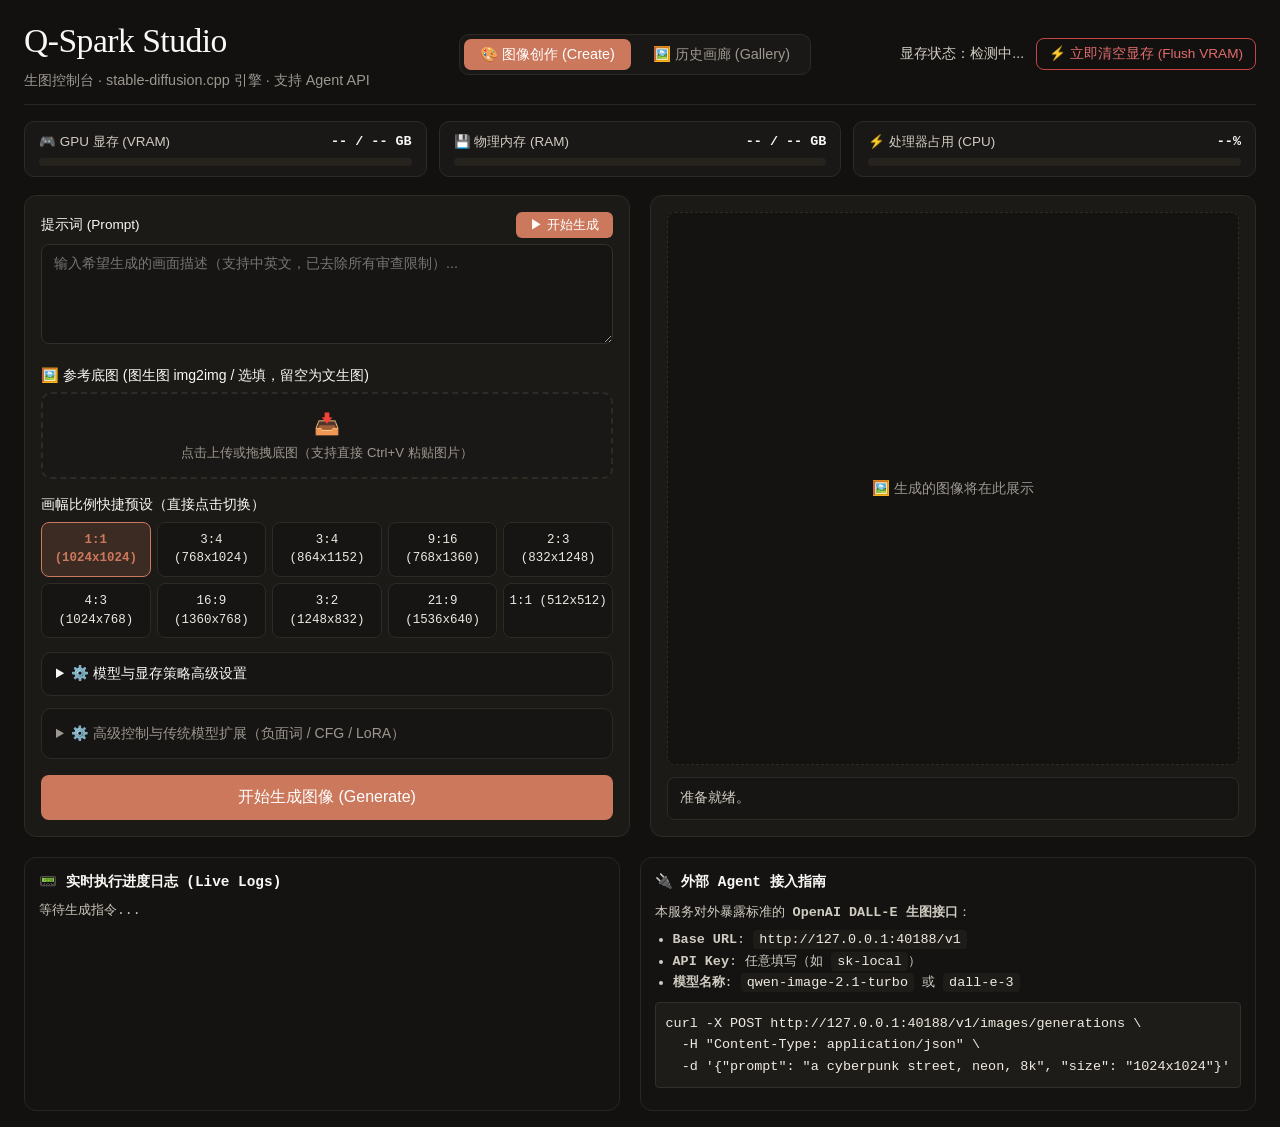
==== static/index.html @ c4ea22ac "release: v0.2.1 - All-in-One Studio (txt2img, img2img, Inpainting), LoRA mounting & History Gallery " ====
<!DOCTYPE html>
<html lang="zh-CN">
<head>
    <meta charset="UTF-8">
    <meta name="viewport" content="width=device-width, initial-scale=1.0">
    <title>Q-Spark Studio</title>
    <link rel="icon" href="/app.ico" type="image/x-icon">
    <link rel="stylesheet" href="/static/theme.css">
</head>
<body>

    <!-- 顶部导航条 -->
    <header class="dark-header">
        <div>
            <div class="dark-title">Q-Spark Studio</div>
            <div class="dark-subtitle">生图控制台 · stable-diffusion.cpp 引擎 · 支持 Agent API</div>
        </div>
        <div class="header-nav-tabs">
            <button class="nav-tab active" id="tab-create-btn">🎨 图像创作 (Create)</button>
            <button class="nav-tab" id="tab-gallery-btn">🖼️ 历史画廊 (Gallery)</button>
        </div>
        <div class="header-actions">
            <span class="vram-badge" id="vram-status-text">显存状态：检测中...</span>
            <button class="btn-flush" id="flush-btn">⚡ 立即清空显存 (Flush VRAM)</button>
        </div>
    </header>

    <!-- 图像创作主视图 -->
    <div id="view-create">

    <!-- 硬件指标监控卡片 -->
    <section class="metrics-grid">
        <div class="metric-card">
            <div class="metric-row">
                <span>🎮 GPU 显存 (VRAM)</span>
                <span class="metric-val" id="metric-vram-text">-- / -- GB</span>
            </div>
            <div class="metric-progress-bg">
                <div class="metric-progress-bar bar-normal" id="metric-vram-bar" style="width: 0%;"></div>
            </div>
        </div>
        <div class="metric-card">
            <div class="metric-row">
                <span>💾 物理内存 (RAM)</span>
                <span class="metric-val" id="metric-ram-text">-- / -- GB</span>
            </div>
            <div class="metric-progress-bg">
                <div class="metric-progress-bar bar-normal" id="metric-ram-bar" style="width: 0%;"></div>
            </div>
        </div>
        <div class="metric-card">
            <div class="metric-row">
                <span>⚡ 处理器占用 (CPU)</span>
                <span class="metric-val" id="metric-cpu-text">--%</span>
            </div>
            <div class="metric-progress-bg">
                <div class="metric-progress-bar bar-normal" id="metric-cpu-bar" style="width: 0%;"></div>
            </div>
        </div>
    </section>

    <!-- 主工作区 -->
    <main class="workspace-grid">
        <!-- 左侧输入与控制面板 -->
        <div class="card">
            <div class="form-group">
                <div style="display: flex; justify-content: space-between; align-items: center; margin-bottom: 6px;">
                    <label for="prompt-input" style="margin: 0;">提示词 (Prompt)</label>
                    <button type="button" class="btn-coral" id="generate-btn-top" style="width: auto; padding: 4px 14px; font-size: 0.82rem; border-radius: 6px;">▶ 开始生成</button>
                </div>
                <textarea id="prompt-input" rows="5" placeholder="输入希望生成的画面描述（支持中英文，已去除所有审查限制）..."></textarea>
            </div>

            <!-- 图生图参考底图卡片 -->
            <div class="form-group" style="margin-bottom: 16px;">
                <div style="display: flex; justify-content: space-between; align-items: center; margin-bottom: 6px;">
                    <label style="margin: 0; font-weight: 500; font-size: 0.88rem;">🖼️ 参考底图 (图生图 img2img / 选填，留空为文生图)</label>
                    <button id="clear-init-img-btn" class="btn-secondary" style="display: none; padding: 2px 8px; font-size: 0.78rem; color: #ff6b6b;">✕ 移除底图</button>
                </div>
                
                <!-- 未上传底图的占位拖拽区 -->
                <div id="init-img-dropzone" class="dropzone-box">
                    <input type="file" id="init-img-file-input" accept="image/*" style="display: none;">
                    <div class="dropzone-hint">
                        <span style="font-size: 1.3rem;">📥</span>
                        <div style="font-size: 0.82rem; color: var(--text-muted); margin-top: 4px;">点击上传或拖拽底图（支持直接 Ctrl+V 粘贴图片）</div>
                    </div>
                </div>

                <!-- 已上传底图的预览与参数控制 -->
                <div id="init-img-preview-box" class="init-preview-container" style="display: none;">
                    <div class="init-thumb-wrapper">
                        <img id="init-img-preview" src="" alt="底图预览">
                        <div id="init-img-size-badge" class="init-size-badge">-- x --</div>
                    </div>
                    <div class="init-controls">
                        <div style="display: flex; justify-content: space-between; align-items: center; margin-bottom: 4px;">
                            <label for="strength-input" style="font-size: 0.82rem; margin: 0; font-weight: 500;">重绘幅度 (Strength)</label>
                            <span id="strength-val-text" style="font-size: 0.82rem; color: var(--primary); font-weight: 600;">0.65</span>
                        </div>
                        <input type="range" id="strength-input" min="0.10" max="1.00" step="0.05" value="0.65" style="width: 100%; accent-color: var(--primary);">
                        <div style="font-size: 0.76rem; color: var(--text-muted); margin-top: 4px;">
                            * 0.3~0.5 细微调整 | 0.6~0.7 风格重构 | 0.8+ 几乎重画
                        </div>
                        <button id="apply-init-size-btn" class="btn-secondary" style="font-size: 0.78rem; padding: 5px 8px; margin-top: 8px; width: 100%;">
                            📐 自动匹配底图宽高比例
                        </button>
                        <button id="open-inpaint-btn" class="btn-secondary" style="font-size: 0.78rem; padding: 5px 8px; margin-top: 6px; width: 100%; border-color: rgba(236,72,153,0.4); color: #f472b6;">
                            🖌️ 涂抹局部重绘区域 (Inpaint)
                        </button>
                        <div id="mask-status-badge" class="mask-status-badge" style="display: none;">
                            <span>✓ 蒙版已就绪 (局部重绘)</span>
                            <button id="clear-mask-btn" style="background: none; border: none; color: #ff6b6b; cursor: pointer; font-size: 0.76rem;">✕ 移除</button>
                        </div>
                    </div>
                </div>
            </div>

            <div class="form-group">
                <label>画幅比例快捷预设（直接点击切换）</label>
                <div class="preset-radio-grid" id="preset-container">
                    <div class="preset-pill active" data-w="1024" data-h="1024">1:1 (1024x1024)</div>
                    <div class="preset-pill" data-w="768" data-h="1024">3:4 (768x1024)</div>
                    <div class="preset-pill" data-w="864" data-h="1152">3:4 (864x1152)</div>
                    <div class="preset-pill" data-w="768" data-h="1360">9:16 (768x1360)</div>
                    <div class="preset-pill" data-w="832" data-h="1248">2:3 (832x1248)</div>
                    <div class="preset-pill" data-w="1024" data-h="768">4:3 (1024x768)</div>
                    <div class="preset-pill" data-w="1360" data-h="768">16:9 (1360x768)</div>
                    <div class="preset-pill" data-w="1248" data-h="832">3:2 (1248x832)</div>
                    <div class="preset-pill" data-w="1536" data-h="640">21:9 (1536x640)</div>
                    <div class="preset-pill" data-w="512" data-h="512">1:1 (512x512)</div>
                </div>
            </div>

            <!-- 高级设置手风琴 -->
            <details id="advanced-details">
                <summary>⚙️ 模型与显存策略高级设置</summary>
                <div class="details-body">
                    <div class="form-group">
                        <label>📁 模型库预设管理 (下拉切换预设 / 添加新路径 / 快速删除)</label>
                        <div style="display: flex; gap: 8px; margin-bottom: 8px;">
                            <select id="models-dir-select" style="flex: 1;"></select>
                            <button class="btn-secondary" id="rescan-btn" title="切换到此目录并扫描">🔄 切换扫描</button>
                            <button class="btn-secondary" id="del-dir-btn" title="删除选中的预设" style="color: #ff6b6b;">🗑️ 删除</button>
                        </div>
                        <div style="display: flex; gap: 8px;">
                            <input type="text" id="models-dir-input" placeholder="输入新的模型库绝对或相对路径 (如 D:\models 或 ComfyUI\models)..." style="flex: 1;">
                            <button class="btn-secondary" id="add-dir-btn">➕ 添加新预设</button>
                        </div>
                    </div>

                    <!-- 模型下载说明文档 (懒加载) -->
                    <details id="doc-details">
                        <summary>📖 模型下载说明文档</summary>
                        <div class="details-body markdown-doc" id="doc-content">
                            <em>加载中...</em>
                        </div>
                    </details>

                    <div class="form-group">
                        <label for="diff-select">降噪主模型 (diffusion_models)</label>
                        <select id="diff-select"></select>
                    </div>

                    <div class="form-group">
                        <label for="te-select">文本编码器 (text_encoders)</label>
                        <select id="te-select"></select>
                    </div>

                    <div class="form-group">
                        <label for="vae-select">变分自编码器 (vae)</label>
                        <select id="vae-select"></select>
                    </div>

                    <div class="form-group">
                        <label>显存管理策略</label>
                        <div class="radio-group">
                            <label class="radio-label">
                                <input type="radio" name="policy" value="on_demand" checked>
                                ⚡ 即用即走 (On-Demand 冷启动 / 推荐10G显卡 / 100%纯GPU绝不降级)
                            </label>
                            <label class="radio-label">
                                <input type="radio" name="policy" value="auto_unload">
                                ⏳ 智能休眠 (5分钟闲置自动释放 / 需16G+显存)
                            </label>
                            <label class="radio-label">
                                <input type="radio" name="policy" value="always_on">
                                🚀 显存常驻 (Always-On 秒级响应 / 需16G+显存，10G卡勿选)
                            </label>
                        </div>
                    </div>

                    <div style="display: flex; gap: 12px;">
                        <div class="form-group" style="flex: 1;">
                            <label for="steps-input">采样步数 (Steps)</label>
                            <input type="number" id="steps-input" value="8" min="1" max="50">
                        </div>
                        <div class="form-group" style="flex: 1;">
                            <label for="seed-input">随机种子 (-1 为随机)</label>
                            <input type="number" id="seed-input" value="-1">
                        </div>
                    </div>

                    <button class="btn-secondary" id="save-api-btn" style="width: 100%; margin-top: 4px;">
                        💾 保存为 API / Agent 默认调用模型 (Save for Agent)
                    </button>
                    <div id="api-model-info" style="font-size: 0.82rem; color: var(--text-muted); margin-top: 6px;"></div>
                </div>
            </details>
 
            <!-- 高级参数设置（传统模型 / CFG / 负面词 / LoRA） -->
            <details class="model-select-group" style="margin-bottom: 16px;" id="advanced-params-drawer">
                <summary style="font-size: 0.88rem; font-weight: 500; cursor: pointer; color: var(--text-muted); padding: 4px 0;">⚙️ 高级控制与传统模型扩展（负面词 / CFG / LoRA）</summary>
                <div style="margin-top: 12px;">
                    <div class="form-group">
                        <label for="negative-prompt-input">负面提示词 (Negative Prompt)</label>
                        <textarea id="negative-prompt-input" rows="2" placeholder="过滤不希望出现的元素（如 blurry, bad anatomy... 选填，Turbo 留空）"></textarea>
                    </div>

                    <div class="form-group">
                        <div style="display: flex; justify-content: space-between; align-items: center;">
                            <label for="cfg-input">提示词引导度 (CFG Scale)</label>
                            <span id="cfg-val-text" style="font-size: 0.82rem; color: var(--primary); font-weight: 600;">1.0</span>
                        </div>
                        <input type="range" id="cfg-input" min="1.0" max="15.0" step="0.5" value="1.0" style="width: 100%; accent-color: var(--primary);">
                        <div style="font-size: 0.78rem; color: var(--text-muted); margin-top: 4px;">* Qwen/Z-Image Turbo 保持 1.0；传统 SD1.5/SDXL 推荐 5.0 ~ 7.0</div>
                    </div>

                    <div class="form-group">
                        <label>🎨 挂载 LoRA 模型</label>
                        <div style="display: flex; gap: 8px;">
                            <select id="lora-select" style="flex: 2;">
                                <option value="">-- 选择 LoRA 模型 --</option>
                            </select>
                            <input type="number" id="lora-weight" value="0.8" step="0.1" min="0.1" max="2.0" style="width: 70px;" title="权重 (0.1 ~ 2.0)">
                            <button type="button" class="btn-secondary" id="add-lora-btn" style="white-space: nowrap; padding: 0 12px;">+ 添加</button>
                        </div>
                        <div id="lora-tags-container" style="display: flex; flex-wrap: wrap; gap: 6px; margin-top: 8px;"></div>
                    </div>
                </div>
            </details>

            <!-- 生成按钮与动态进度条 -->
            <button class="btn-coral" id="generate-btn">开始生成图像 (Generate)</button>
            <div class="gen-progress-wrapper" id="progress-wrapper">
                <div class="metric-row" style="margin-top: 8px;">
                    <span id="progress-desc" style="font-size: 0.82rem; color: var(--text-muted);">正在初始化...</span>
                    <span id="progress-pct" class="metric-val" style="font-size: 0.82rem;">0%</span>
                </div>
                <div class="gen-progress-bar-bg">
                    <div class="gen-progress-bar-fill" id="progress-fill"></div>
                </div>
            </div>
        </div>

        <!-- 右侧画布与信息卡片 -->
        <div class="card canvas-card">
            <div class="image-preview-container" id="preview-box">
                <div class="image-placeholder" id="placeholder-text">🖼️ 生成的图像将在此展示</div>
                <img id="result-image" src="" alt="生成结果" style="display: none;">
            </div>
            <div class="gen-status-box" id="gen-info-box">准备就绪。</div>
        </div>
    </main>

    <!-- 底部日志终端与 Agent 接入指南 -->
    <footer class="bottom-grid">
        <div class="terminal-card">
            <div class="terminal-title">📟 实时执行进度日志 (Live Logs)</div>
            <div class="terminal-logs" id="terminal-logs">等待生成指令...</div>
        </div>
        <div class="terminal-card">
            <div class="terminal-title">🔌 外部 Agent 接入指南</div>
            <div class="agent-guide-content">
                本服务对外暴露标准的 <strong>OpenAI DALL-E 生图接口</strong>：
                <ul style="margin: 6px 0 8px 18px;">
                    <li><strong>Base URL</strong>: <code>http://127.0.0.1:40188/v1</code></li>
                    <li><strong>API Key</strong>: 任意填写（如 <code>sk-local</code>）</li>
                    <li><strong>模型名称</strong>: <code>qwen-image-2.1-turbo</code> 或 <code>dall-e-3</code></li>
                </ul>
                <pre>curl -X POST http://127.0.0.1:40188/v1/images/generations \
  -H "Content-Type: application/json" \
  -d '{"prompt": "a cyberpunk street, neon, 8k", "size": "1024x1024"}'</pre>
            </div>
        </div>
    </footer>
    </div> <!-- /#view-create -->

    <!-- 历史画廊主视图 -->
    <div id="view-gallery" style="display: none;">
        <div class="card" style="display: flex; justify-content: space-between; align-items: center; margin-bottom: 18px; flex-wrap: wrap; gap: 12px; padding: 14px 20px;">
            <div style="display: flex; align-items: center; gap: 10px;">
                <span style="font-weight: 500; font-size: 0.90rem;">来源筛选：</span>
                <select id="gallery-source-filter" style="width: auto; padding: 6px 12px;">
                    <option value="all">全部来源</option>
                    <option value="web">Web 页面创作</option>
                    <option value="api_dalle">OpenAI DALL-E API</option>
                    <option value="api_chat">Agent 对话流 API</option>
                </select>
                <button class="btn-secondary" id="gallery-refresh-btn" style="padding: 6px 14px;">🔄 刷新画廊</button>
            </div>
            <div id="gallery-stats-text" style="color: var(--text-muted); font-size: 0.88rem;">共 0 张生成记录</div>
        </div>

        <div id="gallery-empty-box" class="card" style="display: none; text-align: center; padding: 60px 20px; color: var(--text-muted);">
            <div style="font-size: 2.5rem; margin-bottom: 12px;">🖼️</div>
            <div style="font-size: 1.1rem; margin-bottom: 8px;">暂无历史生成记录</div>
            <div style="font-size: 0.88rem;">在创作区生成或通过 Agent API 调用的图片都会在此自动归档。</div>
        </div>

        <div id="gallery-grid" class="gallery-grid"></div>

        <div class="gallery-pagination" id="gallery-pagination" style="display: flex; justify-content: center; align-items: center; gap: 16px; margin-top: 24px;">
            <button class="btn-secondary" id="gallery-prev-btn" disabled>◀ 上一页</button>
            <span id="gallery-page-info" style="font-size: 0.88rem; color: var(--text-muted);">第 1 / 1 页</span>
            <button class="btn-secondary" id="gallery-next-btn" disabled>下一页 ▶</button>
        </div>
    </div>

    <!-- 画廊大图与元数据详情弹窗 -->
    <div id="gallery-modal" class="modal-overlay">
        <div class="modal-detail-card">
            <div class="modal-detail-header">
                <div style="display: flex; justify-content: space-between; align-items: center;">
                    <div style="font-size: 1.15rem; font-weight: 600; color: var(--text-title);">🖼️ 图像档案与元数据详情</div>
                    <button id="modal-detail-close-btn" class="btn-secondary" style="padding: 4px 10px; font-size: 0.9rem;">✕ 关闭</button>
                </div>
                <div class="modal-header-meta">
                    <span id="modal-meta-time" title="生成时间">📅 --</span>
                    <span class="meta-dot">·</span>
                    <span id="modal-meta-size" title="规格尺寸与画幅比例">📐 --</span>
                    <span class="meta-dot">·</span>
                    <span id="modal-meta-source" class="gallery-tag source-web" title="生成来源">--</span>
                    <span class="meta-dot">·</span>
                    <span id="modal-meta-duration" title="生成耗时">⚡ --</span>
                </div>
            </div>
            <div class="modal-detail-body">
                <div class="modal-img-col" id="modal-img-wrap" title="点击查看 1:1 真实原图">
                    <img id="modal-img" src="" alt="大图详情">
                    <div class="modal-img-zoom-hint">🔍 点击查看 1:1 原图</div>
                </div>
                <div class="modal-info-col">
                    <div>
                        <strong style="font-size: 0.85rem;">正向提示词 (Prompt)：</strong>
                        <div id="modal-prompt" class="meta-code-box"></div>
                    </div>
                    <div id="modal-neg-row" style="display: none;">
                        <strong style="font-size: 0.85rem;">负面提示词 (Negative Prompt)：</strong>
                        <div id="modal-negative" class="meta-code-box"></div>
                    </div>
                    <div class="meta-grid-detail">
                        <div><strong>采样步数：</strong> <span id="modal-steps">--</span></div>
                        <div><strong>引导度 (CFG)：</strong> <span id="modal-cfg">--</span></div>
                        <div><strong>随机种子：</strong> <span id="modal-seed">--</span></div>
                        <div><strong>显存策略：</strong> <span id="modal-vram-mode">--</span></div>
                    </div>
                    <div>
                        <strong style="font-size: 0.85rem;">模型组合：</strong>
                        <div id="modal-models" style="font-size: 0.80rem; color: var(--text-mono); word-break: break-all; margin-top: 4px;"></div>
                    </div>
                    <div id="modal-lora-row" style="display: none;">
                        <strong style="font-size: 0.85rem;">挂载 LoRA：</strong>
                        <div id="modal-loras" style="display: flex; flex-wrap: wrap; gap: 6px; margin-top: 4px;"></div>
                    </div>
                    <div style="display: flex; gap: 8px; margin-top: 14px; flex-wrap: wrap;">
                        <button class="btn-coral" id="modal-reuse-btn" style="flex: 1;">⚡ 参数重绘</button>
                        <button class="btn-secondary" id="modal-img2img-btn" style="flex: 1;">🔄 图生图</button>
                        <button class="btn-secondary" id="modal-inpaint-btn" style="flex: 1; border-color: rgba(236,72,153,0.4); color: #f472b6;">🖌️ 局部重绘</button>
                        <button class="btn-secondary" id="modal-copy-btn" style="flex: 0.8;">📋 复制提示词</button>
                        <a id="modal-dl-btn" href="" download class="btn-secondary" style="text-decoration: none; display: flex; align-items: center; justify-content: center; padding: 0 10px;">⬇️ 下载</a>
                    </div>
                </div>
            </div>
        </div>
    </div>

    <!-- 局部重绘 (Inpainting) 蒙版涂抹弹窗工作台 -->
    <div id="inpaint-modal" class="modal-overlay">
        <div class="inpaint-modal-card">
            <div style="display: flex; justify-content: space-between; align-items: center; padding: 14px 20px; border-bottom: 1px solid var(--border-subtle);">
                <div style="font-size: 1.1rem; font-weight: 600; color: var(--text-title);">🖌️ 局部重绘蒙版涂抹工作台 (Inpainting Canvas)</div>
                <button id="inpaint-close-btn" class="btn-secondary" style="padding: 4px 10px; font-size: 0.9rem;">✕ 关闭</button>
            </div>
            
            <div class="inpaint-toolbar">
                <div class="inpaint-tools-left">
                    <button id="tool-brush-btn" class="tool-btn active">🖌️ 画笔</button>
                    <button id="tool-eraser-btn" class="tool-btn">🧹 橡皮擦</button>
                    <div style="display: flex; align-items: center; gap: 6px; margin-left: 6px;">
                        <span style="font-size: 0.80rem; color: var(--text-muted);">粗细:</span>
                        <input type="range" id="brush-size-input" min="5" max="150" value="40" style="width: 90px; accent-color: var(--primary);">
                        <span id="brush-size-text" style="font-size: 0.80rem; font-family: var(--font-mono); color: var(--primary); min-width: 32px;">40px</span>
                    </div>
                    <label style="display: flex; align-items: center; gap: 5px; font-size: 0.80rem; cursor: pointer; margin-left: 8px; user-select: none;">
                        <input type="checkbox" id="mask-invert-check">
                        <span>🔄 反转蒙版 (重绘背景保留主体)</span>
                    </label>
                </div>
                <div style="display: flex; gap: 8px;">
                    <button id="tool-clear-btn" class="btn-secondary" style="font-size: 0.82rem; padding: 4px 10px;">🗑️ 清空涂抹</button>
                    <button id="inpaint-apply-btn" class="btn-coral" style="font-size: 0.82rem; padding: 4px 16px;">✓ 完成并应用蒙版</button>
                </div>
            </div>

            <div class="inpaint-canvas-viewport" id="inpaint-viewport">
                <div class="inpaint-stage-wrapper" id="inpaint-stage">
                    <img id="inpaint-bg-img" class="inpaint-bg-img" src="" alt="涂抹底图">
                    <canvas id="inpaint-mask-canvas" class="inpaint-mask-canvas"></canvas>
                </div>
            </div>
        </div>
    </div>

    <!-- 沉浸式全屏原图查看器 (方案 A) -->
    <div id="fullscreen-viewer" class="fullscreen-viewer">
        <div class="fullscreen-viewer-bar">
            <div class="fs-info-text" id="fs-viewer-title">原图查看器</div>
            <div style="display: flex; gap: 8px; align-items: center;">
                <button id="fs-zoom-toggle-btn" class="btn-secondary" style="font-size: 0.82rem; padding: 5px 12px;">🔍 切换 1:1 / 适应屏幕</button>
                <button id="fs-close-btn" class="btn-secondary" style="font-size: 0.82rem; padding: 5px 12px;">✕ 关闭 (ESC)</button>
            </div>
        </div>
        <div class="fullscreen-viewer-viewport" id="fs-viewport">
            <img id="fs-viewer-img" class="fit-screen" src="" alt="全屏大图" draggable="false">
        </div>
    </div>

    <!-- 全局居中深色模态弹窗 -->
    <div id="custom-modal" class="modal-overlay">
        <div class="modal-card">
            <div id="modal-title" class="modal-title">提示</div>
            <div id="modal-msg" class="modal-msg"></div>
            <div class="modal-actions">
                <button id="modal-cancel-btn" class="btn-secondary" style="display: none; padding: 8px 20px;">取消</button>
                <button id="modal-ok-btn" class="btn-primary" style="padding: 8px 24px;">确定</button>
            </div>
        </div>
    </div>

    <!-- 前端交互逻辑 -->
    <script>
        let currentW = 1024;
        let currentH = 1024;
        let isGenerating = false;
        let logLines = ["等待生成指令...\n"];
        let docLoaded = false;
        let currentLoRAs = [];
        let galleryPage = 1;
        let galleryPageSize = 24;
        let galleryTotal = 0;
        let currentGalleryItems = [];
        let activeDetailItem = null;

        // 简易 Markdown 解析器 (用于说明文档)
        function renderMarkdown(md) {
            let html = md
                .replace(/^### (.*$)/gim, '<h3>$1</h3>')
                .replace(/^---$/gim, '<hr>')
                .replace(/\*\*(.*?)\*\*/gim, '<strong>$1</strong>')
                .replace(/\*(.*?)\*/gim, '<em>$1</em>')
                .replace(/\[([^\]]+)\]\(([^)]+)\)/gim, '<a href="$2" target="_blank">$1</a>')
                .replace(/`([^`]+)`/gim, '<code>$1</code>')
                .replace(/^- (.*$)/gim, '<li>$1</li>');

            // 表格转换
            const lines = html.split('\n');
            let inTable = false;
            let tableHtml = '';
            let newLines = [];

            for (let i = 0; i < lines.length; i++) {
                const line = lines[i].trim();
                if (line.startsWith('|') && line.endsWith('|')) {
                    if (!inTable) {
                        inTable = true;
                        tableHtml = '<table>';
                        const cells = line.split('|').slice(1, -1);
                        tableHtml += '<thead><tr>' + cells.map(c => `<th>${c.trim()}</th>`).join('') + '</tr></thead><tbody>';
                    } else if (line.includes('---')) {
                        // 表头分隔行忽略
                    } else {
                        const cells = line.split('|').slice(1, -1);
                        tableHtml += '<tr>' + cells.map(c => `<td>${c.trim()}</td>`).join('') + '</tr>';
                    }
                } else {
                    if (inTable) {
                        tableHtml += '</tbody></table>';
                        newLines.push(tableHtml);
                        inTable = false;
                    }
                    newLines.push(lines[i]);
                }
            }
            if (inTable) {
                tableHtml += '</tbody></table>';
                newLines.push(tableHtml);
            }
            return newLines.join('\n');
        }

        // 采集系统硬件指标
        async function fetchMetrics() {
            try {
                const res = await fetch('/api/metrics');
                if (!res.ok) return;
                const m = await res.json();

                // VRAM
                const vram = m.vram || {used: 0, total: 10, pct: 0};
                document.getElementById('metric-vram-text').innerText = `${vram.used} / ${vram.total} GB (${vram.pct}%)`;
                const vBar = document.getElementById('metric-vram-bar');
                vBar.style.width = `${Math.min(100, vram.pct)}%`;
                vBar.className = 'metric-progress-bar ' + (vram.pct >= 88 ? 'bar-danger' : vram.pct >= 75 ? 'bar-warn' : 'bar-normal');

                // RAM
                const ram = m.ram || {used: 0, total: 16, pct: 0};
                document.getElementById('metric-ram-text').innerText = `${ram.used} / ${ram.total} GB (${ram.pct}%)`;
                const rBar = document.getElementById('metric-ram-bar');
                rBar.style.width = `${Math.min(100, ram.pct)}%`;
                rBar.className = 'metric-progress-bar ' + (ram.pct >= 88 ? 'bar-danger' : ram.pct >= 75 ? 'bar-warn' : 'bar-normal');

                // CPU
                const cpu = m.cpu || {pct: 0};
                document.getElementById('metric-cpu-text').innerText = `${cpu.pct}%`;
                const cBar = document.getElementById('metric-cpu-bar');
                cBar.style.width = `${Math.min(100, cpu.pct)}%`;
                cBar.className = 'metric-progress-bar ' + (cpu.pct >= 88 ? 'bar-danger' : cpu.pct >= 75 ? 'bar-warn' : 'bar-normal');
            } catch (e) {}
        }

        // 全局居中弹窗封装 (替换浏览器原生置顶 alert / confirm)
        function showAlert(msg, title = "提示") {
            return new Promise(resolve => {
                document.getElementById('modal-title').innerText = title;
                document.getElementById('modal-msg').innerText = msg;
                document.getElementById('modal-cancel-btn').style.display = 'none';
                const okBtn = document.getElementById('modal-ok-btn');
                okBtn.innerText = "确定";
                const overlay = document.getElementById('custom-modal');
                overlay.classList.add('active');
                
                okBtn.onclick = () => {
                    overlay.classList.remove('active');
                    resolve(true);
                };
            });
        }

        function showConfirm(msg, title = "操作确认") {
            return new Promise(resolve => {
                document.getElementById('modal-title').innerText = title;
                document.getElementById('modal-msg').innerText = msg;
                const cancelBtn = document.getElementById('modal-cancel-btn');
                cancelBtn.style.display = 'inline-block';
                const okBtn = document.getElementById('modal-ok-btn');
                okBtn.innerText = "确定";
                const overlay = document.getElementById('custom-modal');
                overlay.classList.add('active');
                
                cancelBtn.onclick = () => {
                    overlay.classList.remove('active');
                    resolve(false);
                };
                okBtn.onclick = () => {
                    overlay.classList.remove('active');
                    resolve(true);
                };
            });
        }

        window.alert = (msg) => showAlert(msg);

        function populateDirSelect(historyList, currentDir) {
            const sel = document.getElementById('models-dir-select');
            sel.innerHTML = '';
            (historyList || []).forEach(d => {
                const opt = document.createElement('option');
                opt.value = d;
                opt.text = d;
                if (d === currentDir) opt.selected = true;
                sel.appendChild(opt);
            });
            if (!sel.value && historyList && historyList.length > 0) {
                sel.value = historyList[0];
            }
        }

        // 初始化加载配置与模型
        async function loadConfig() {
            try {
                const res = await fetch('/api/config');
                const data = await res.json();

                document.getElementById('vram-status-text').innerText = `显存状态：${data.status_text}`;
                document.getElementById('api-model-info').innerText = data.api_status_text;
                populateDirSelect(data.models_dir_history, data.models_dir);

                // 填充下拉框
                populateSelect('diff-select', data.diff_choices, data.config.api_diff_model);
                populateSelect('te-select', data.te_choices, data.config.api_te_model);
                populateSelect('vae-select', data.vae_choices, data.config.api_vae_model);
                populateSelect('lora-select', data.lora_choices, '');

                // 显存策略
                const policy = data.engine_mode || 'on_demand';
                const radio = document.querySelector(`input[name="policy"][value="${policy}"]`);
                if (radio) radio.checked = true;

                // 步数匹配
                updateStepsSuggestion();
            } catch (e) {
                console.error("加载配置失败:", e);
            }
        }

        function populateSelect(id, choices, selectedVal) {
            const sel = document.getElementById(id);
            if (!sel) return;
            sel.innerHTML = '';
            if (id === 'lora-select') {
                const defaultOpt = document.createElement('option');
                defaultOpt.value = '';
                defaultOpt.text = (choices && choices.length > 0) ? '-- 选择 LoRA 模型 --' : '⚠️ (未检测到 LoRA 模型)';
                sel.appendChild(defaultOpt);
                (choices || []).forEach(c => {
                    const opt = document.createElement('option');
                    opt.value = c;
                    opt.text = c;
                    sel.appendChild(opt);
                });
                return;
            }
            if (!choices || choices.length === 0) {
                const opt = document.createElement('option');
                opt.value = '';
                opt.text = '⚠️ (该目录下未扫描到可用模型)';
                sel.appendChild(opt);
                return;
            }
            choices.forEach(c => {
                const opt = document.createElement('option');
                opt.value = c;
                opt.text = c;
                if (c === selectedVal) opt.selected = true;
                sel.appendChild(opt);
            });
            if (!sel.value && choices.length > 0) sel.value = choices[0];
        }

        function updateStepsSuggestion() {
            const diffM = document.getElementById('diff-select').value || '';
            const stepsInput = document.getElementById('steps-input');
            if (diffM.toLowerCase().includes('6step')) {
                stepsInput.value = 6;
            } else {
                stepsInput.value = 8;
            }
        }

        document.getElementById('diff-select').addEventListener('change', updateStepsSuggestion);

        // 药丸预设切换
        document.querySelectorAll('.preset-pill').forEach(pill => {
            pill.addEventListener('click', () => {
                document.querySelectorAll('.preset-pill').forEach(p => p.classList.remove('active'));
                pill.classList.add('active');
                currentW = parseInt(pill.dataset.w);
                currentH = parseInt(pill.dataset.h);
            });
        });

        // 懒加载说明文档
        document.getElementById('doc-details').addEventListener('toggle', async (e) => {
            if (e.target.open && !docLoaded) {
                try {
                    const res = await fetch('/api/docs/models');
                    const data = await res.json();
                    document.getElementById('doc-content').innerHTML = renderMarkdown(data.content);
                    docLoaded = true;
                } catch (err) {
                    document.getElementById('doc-content').innerText = "加载说明文档失败。";
                }
            }
        });

        // 切换并重新扫描选中的预设目录
        document.getElementById('rescan-btn').addEventListener('click', async () => {
            const sel = document.getElementById('models-dir-select');
            const dir = sel.value;
            if (!dir) return;
            const btn = document.getElementById('rescan-btn');
            btn.disabled = true;
            btn.innerText = "扫描中...";
            try {
                const res = await fetch('/api/models/scan', {
                    method: 'POST',
                    headers: {'Content-Type': 'application/json'},
                    body: JSON.stringify({models_dir: dir})
                });
                const data = await res.json();
                if (!res.ok) throw new Error(data.detail || "扫描失败");

                populateDirSelect(data.models_dir_history, data.models_dir);
                populateSelect('diff-select', data.diff_choices);
                populateSelect('te-select', data.te_choices);
                populateSelect('vae-select', data.vae_choices);
                populateSelect('lora-select', data.lora_choices, '');
                updateStepsSuggestion();
                alert(data.message);
            } catch (err) {
                alert("扫描失败: " + err.message);
            } finally {
                btn.disabled = false;
                btn.innerText = "🔄 切换扫描";
            }
        });

        // 下拉选择改变时自动触发切换与重新扫描
        document.getElementById('models-dir-select').addEventListener('change', () => {
            document.getElementById('rescan-btn').click();
        });

        // 添加新预设目录
        document.getElementById('add-dir-btn').addEventListener('click', async () => {
            const input = document.getElementById('models-dir-input');
            const dir = input.value.trim();
            if (!dir) {
                alert("请输入有效的目录路径！");
                return;
            }
            const btn = document.getElementById('add-dir-btn');
            btn.disabled = true;
            btn.innerText = "添加中...";
            try {
                const res = await fetch('/api/models/scan', {
                    method: 'POST',
                    headers: {'Content-Type': 'application/json'},
                    body: JSON.stringify({models_dir: dir})
                });
                const data = await res.json();
                if (!res.ok) throw new Error(data.detail || "添加失败");

                input.value = "";
                populateDirSelect(data.models_dir_history, data.models_dir);
                populateSelect('diff-select', data.diff_choices);
                populateSelect('te-select', data.te_choices);
                populateSelect('vae-select', data.vae_choices);
                populateSelect('lora-select', data.lora_choices, '');
                updateStepsSuggestion();
                alert("✅ 已成功添加并切换至新模型库！\n" + data.message);
            } catch (err) {
                alert("添加失败: " + err.message);
            } finally {
                btn.disabled = false;
                btn.innerText = "➕ 添加新预设";
            }
        });

        // 删除当前选中的预设目录
        document.getElementById('del-dir-btn').addEventListener('click', async () => {
            const sel = document.getElementById('models-dir-select');
            const target = sel.value;
            if (!target) return;
            if (!await showConfirm(`确定要从预设列表中删除该目录吗？\n${target}`)) return;

            const btn = document.getElementById('del-dir-btn');
            btn.disabled = true;
            try {
                const res = await fetch('/api/models/preset/delete', {
                    method: 'POST',
                    headers: {'Content-Type': 'application/json'},
                    body: JSON.stringify({models_dir: target})
                });
                const data = await res.json();
                if (!res.ok) throw new Error(data.detail || "删除失败");

                populateDirSelect(data.models_dir_history, data.models_dir);
                populateSelect('diff-select', data.diff_choices);
                populateSelect('te-select', data.te_choices);
                populateSelect('vae-select', data.vae_choices);
                populateSelect('lora-select', data.lora_choices, '');
                updateStepsSuggestion();
                alert(data.message);
            } catch (err) {
                alert("删除失败: " + err.message);
            } finally {
                btn.disabled = false;
            }
        });

        // 保存默认配置
        document.getElementById('save-api-btn').addEventListener('click', async () => {
            const payload = {
                diff_model: document.getElementById('diff-select').value,
                te_model: document.getElementById('te-select').value,
                vae_model: document.getElementById('vae-select').value,
                steps: parseInt(document.getElementById('steps-input').value),
                policy: document.querySelector('input[name="policy"]:checked').value
            };
            try {
                const res = await fetch('/api/config', {
                    method: 'POST',
                    headers: {'Content-Type': 'application/json'},
                    body: JSON.stringify(payload)
                });
                const data = await res.json();
                document.getElementById('api-model-info').innerText = data.api_status_text;
                alert(data.message);
            } catch (err) {
                alert("保存失败: " + err.message);
            }
        });

        // 清空显存
        document.getElementById('flush-btn').addEventListener('click', async () => {
            const btn = document.getElementById('flush-btn');
            btn.disabled = true;
            try {
                const res = await fetch('/api/vram/flush', {method: 'POST'});
                const data = await res.json();
                document.getElementById('vram-status-text').innerText = `显存状态：${data.status}`;
                document.getElementById('gen-info-box').innerText = data.message;
                fetchMetrics();
            } catch (err) {
                alert("清空显存出错: " + err.message);
            } finally {
                btn.disabled = false;
            }
        });

        // 显存策略实时生效
        document.querySelectorAll('input[name="policy"]').forEach(r => {
            r.addEventListener('change', async () => {
                await fetch('/api/config', {
                    method: 'POST',
                    headers: {'Content-Type': 'application/json'},
                    body: JSON.stringify({policy: r.value})
                });
                const statusRes = await fetch('/api/vram/status');
                const sData = await statusRes.json();
                document.getElementById('vram-status-text').innerText = `显存状态：${sData.status}`;
            });
        });

        // 终端日志追加
        // 终端日志追加 (结构化精炼步骤)
        function appendLogs(logText) {
            if (!logText) return;
            const lines = logText.replace(/\r\n/g, '\n').replace(/\r/g, '\n').split('\n');
            for (let l of lines) {
                l = l.trim();
                if (!l) continue;
                // 双重保障：过滤任何底层 GGML / CUDA / C++ 内部杂乱文本
                if (l.startsWith('ggml_') || l.startsWith('load_backend') || l.startsWith('Device 0:') || l.includes('main.cpp') || l.includes('diffusion_engine.cpp')) {
                    continue;
                }
                // 阶段进度单行动态刷新 (例如 [1/4], [2/4], [3/4], [4/4])
                const isStage = l.startsWith('[1/4]') || l.startsWith('[2/4]') || l.startsWith('[3/4]') || l.startsWith('[4/4]');
                if (isStage && logLines.length > 0) {
                    const last = logLines[logLines.length - 1];
                    if (last.slice(0, 5) === l.slice(0, 5) && !last.includes('✔')) {
                        logLines[logLines.length - 1] = l;
                        continue;
                    }
                }
                logLines.push(l);
            }
            if (logLines.length > 30) logLines = logLines.slice(-30);
            const box = document.getElementById('terminal-logs');
            box.innerText = logLines.join('\n') + '\n';
            box.scrollTop = box.scrollHeight;
        }

        // 生成核心流程 (SSE 流式通信)
        document.getElementById('generate-btn').addEventListener('click', async () => {
            if (isGenerating) return;
            const prompt = document.getElementById('prompt-input').value.trim();
            if (!prompt) {
                alert("提示词不能为空！");
                return;
            }

            const diffM = document.getElementById('diff-select').value;
            const teM = document.getElementById('te-select').value;
            const vaeM = document.getElementById('vae-select').value;
            if (!diffM || !teM || !vaeM) {
                alert("⚠️ 当前选中的目录下缺少必要的模型文件，无法进行生成！\n请在高级设置中切换到包含有效模型的模型库预设。");
                return;
            }

            const genBtn = document.getElementById('generate-btn');
            const genBtnTop = document.getElementById('generate-btn-top');
            const pWrapper = document.getElementById('progress-wrapper');
            const pDesc = document.getElementById('progress-desc');
            const pPct = document.getElementById('progress-pct');
            const pFill = document.getElementById('progress-fill');
            const infoBox = document.getElementById('gen-info-box');

            isGenerating = true;
            genBtn.disabled = true;
            genBtn.innerText = "⏳ 图像生成中...";
            if (genBtnTop) {
                genBtnTop.disabled = true;
                genBtnTop.innerText = "⏳ 图像生成中...";
            }
            pWrapper.classList.add('active');
            pFill.style.width = '5%';
            pPct.innerText = '5%';
            pDesc.innerText = '正在启动任务...';
            infoBox.innerText = '正在启动生成任务...';
            logLines = [];
            appendLogs(">>> 任务开始...\n");

            const payload = {
                prompt: prompt,
                width: currentW,
                height: currentH,
                steps: parseInt(document.getElementById('steps-input').value) || 8,
                seed: parseInt(document.getElementById('seed-input').value) || -1,
                policy: document.querySelector('input[name="policy"]:checked').value,
                diff_model: document.getElementById('diff-select').value,
                te_model: document.getElementById('te-select').value,
                vae_model: document.getElementById('vae-select').value,
                negative_prompt: document.getElementById('negative-prompt-input')?.value?.trim() || "",
                cfg_scale: parseFloat(document.getElementById('cfg-input')?.value) || 1.0,
                loras: currentLoRAs || [],
                init_image: currentInitImage || null,
                mask_image: (currentInitImage && currentMaskBase64) ? currentMaskBase64 : null,
                strength: currentInitImage ? (parseFloat(document.getElementById('strength-input')?.value) || 0.65) : null
            };

            try {
                const response = await fetch('/api/generate', {
                    method: 'POST',
                    headers: {'Content-Type': 'application/json'},
                    body: JSON.stringify(payload)
                });

                if (!response.ok) {
                    throw new Error(`服务响应错误 (${response.status})`);
                }

                const reader = response.body.getReader();
                const decoder = new TextDecoder();
                let buffer = '';

                while (true) {
                    const { done, value } = await reader.read();
                    if (done) break;

                    buffer += decoder.decode(value, { stream: true });
                    const events = buffer.split('\n\n');
                    buffer = events.pop(); // 保留最后一个未闭合块

                    for (const rawEv of events) {
                        const line = rawEv.trim();
                        if (!line.startsWith('data:')) continue;
                        const dataStr = line.replace(/^data:\s*/, '');
                        if (dataStr === '[DONE]') continue;

                        try {
                            const data = JSON.parse(dataStr);
                            if (data.error) {
                                throw new Error(data.error);
                            }

                            if (data.pct !== undefined) {
                                const pctVal = Math.round(data.pct * 100);
                                pFill.style.width = `${pctVal}%`;
                                pPct.innerText = `${pctVal}%`;
                            }
                            if (data.desc) {
                                pDesc.innerText = data.desc;
                                infoBox.innerText = `正在执行: ${data.desc}`;
                            }
                            if (data.log) {
                                appendLogs(data.log);
                            }
                            if (data.image_url) {
                                const img = document.getElementById('result-image');
                                const placeholder = document.getElementById('placeholder-text');
                                img.src = data.image_url + '?t=' + Date.now();
                                img.style.display = 'block';
                                placeholder.style.display = 'none';

                                infoBox.innerHTML = `✨ <strong>生成成功</strong>！耗时: <code>${data.cost}s</code> | 分辨率: <code>${currentW}x${currentH}</code> | 模型: <code>${data.diff_model || ''}</code>`;
                                appendLogs(`>>> 任务完成，总耗时 ${data.cost}s\n`);
                            }
                        } catch (pe) {
                            console.error("JSON 解析错误:", pe, dataStr);
                        }
                    }
                }
            } catch (err) {
                infoBox.innerHTML = `❌ <strong>生成失败</strong>: ${err.message}`;
                appendLogs(`\n[ERROR] ${err.message}\n`);
            } finally {
                isGenerating = false;
                genBtn.disabled = false;
                genBtn.innerText = "开始生成图像 (Generate)";
                if (genBtnTop) {
                    genBtnTop.disabled = false;
                    genBtnTop.innerText = "▶ 开始生成";
                }
                setTimeout(() => {
                    pWrapper.classList.remove('active');
                }, 1200);
                fetchMetrics();
            }
        });

        // 顶部紧凑生成按钮联动触发主生成流程
        document.getElementById('generate-btn-top')?.addEventListener('click', () => {
            document.getElementById('generate-btn').click();
        });

        // Tab 切换逻辑
        const tabCreateBtn = document.getElementById('tab-create-btn');
        const tabGalleryBtn = document.getElementById('tab-gallery-btn');
        const viewCreate = document.getElementById('view-create');
        const viewGallery = document.getElementById('view-gallery');

        function switchTab(tab) {
            if (tab === 'gallery') {
                tabCreateBtn.classList.remove('active');
                tabGalleryBtn.classList.add('active');
                viewCreate.style.display = 'none';
                viewGallery.style.display = 'block';
                fetchGallery(1);
            } else {
                tabGalleryBtn.classList.remove('active');
                tabCreateBtn.classList.add('active');
                viewGallery.style.display = 'none';
                viewCreate.style.display = 'block';
            }
        }
        tabCreateBtn.addEventListener('click', () => switchTab('create'));
        tabGalleryBtn.addEventListener('click', () => switchTab('gallery'));

        // CFG 数值动态展示
        const cfgInput = document.getElementById('cfg-input');
        const cfgValText = document.getElementById('cfg-val-text');
        if (cfgInput && cfgValText) {
            cfgInput.addEventListener('input', () => {
                cfgValText.innerText = parseFloat(cfgInput.value).toFixed(1);
            });
        }

        // LoRA 挂载列表管理
        function renderLoRATags() {
            const container = document.getElementById('lora-tags-container');
            if (!container) return;
            container.innerHTML = '';
            currentLoRAs.forEach((item, index) => {
                const badge = document.createElement('div');
                badge.className = 'lora-badge';
                badge.innerHTML = `<span>🏷️ ${item.name} (${item.weight})</span><button type="button" title="移除">✕</button>`;
                badge.querySelector('button').addEventListener('click', () => {
                    currentLoRAs.splice(index, 1);
                    renderLoRATags();
                });
                container.appendChild(badge);
            });
        }

        document.getElementById('add-lora-btn').addEventListener('click', () => {
            const sel = document.getElementById('lora-select');
            const val = sel.value;
            if (!val) {
                showAlert("请先在下拉框中选择要挂载的 LoRA 模型！");
                return;
            }
            const weight = parseFloat(document.getElementById('lora-weight').value) || 0.8;
            if (currentLoRAs.some(x => x.name === val)) {
                showAlert("该 LoRA 模型已在挂载列表中！");
                return;
            }
            currentLoRAs.push({ name: val, weight: weight });
            renderLoRATags();
        });

        // 历史画廊数据获取与渲染
        async function fetchGallery(page = 1) {
            galleryPage = page;
            const source = document.getElementById('gallery-source-filter').value;
            try {
                const res = await fetch(`/api/history?page=${galleryPage}&page_size=${galleryPageSize}&source=${source}`);
                if (!res.ok) throw new Error("获取画廊数据失败");
                const data = await res.json();
                galleryTotal = data.total;
                currentGalleryItems = data.items || [];
                renderGallery();
            } catch (e) {
                console.error("加载画廊异常:", e);
            }
        }

        function escapeHtml(str) {
            return String(str || '').replace(/&/g, "&amp;").replace(/</g, "&lt;").replace(/>/g, "&gt;").replace(/"/g, "&quot;").replace(/'/g, "&#039;");
        }

        function formatAspectRatio(w, h, raw) {
            if (!w || !h) return raw || '--';
            const map = {
                '1024x1024': '1:1', '512x512': '1:1',
                '768x1024': '3:4', '864x1152': '3:4',
                '768x1360': '9:16', '832x1248': '2:3',
                '1024x768': '4:3', '1360x768': '16:9',
                '1248x832': '3:2', '1536x640': '21:9'
            };
            const key = `${w}x${h}`;
            if (map[key]) return map[key];
            if (raw && !raw.includes(w.toString()) && raw.includes(':')) return raw;
            const r = w / h;
            if (Math.abs(r - 1.0) < 0.05) return '1:1';
            if (Math.abs(r - 16 / 9) < 0.05) return '16:9';
            if (Math.abs(r - 9 / 16) < 0.05) return '9:16';
            if (Math.abs(r - 4 / 3) < 0.05) return '4:3';
            if (Math.abs(r - 3 / 4) < 0.05) return '3:4';
            if (Math.abs(r - 3 / 2) < 0.05) return '3:2';
            if (Math.abs(r - 2 / 3) < 0.05) return '2:3';
            if (Math.abs(r - 21 / 9) < 0.08 || Math.abs(r - 2.4) < 0.05) return '21:9';
            return `${w}:${h}`;
        }

        function renderGallery() {
            const grid = document.getElementById('gallery-grid');
            const emptyBox = document.getElementById('gallery-empty-box');
            const statsText = document.getElementById('gallery-stats-text');
            const prevBtn = document.getElementById('gallery-prev-btn');
            const nextBtn = document.getElementById('gallery-next-btn');
            const pageInfo = document.getElementById('gallery-page-info');

            statsText.innerText = `共 ${galleryTotal} 张生成记录`;
            const totalPages = Math.max(1, Math.ceil(galleryTotal / galleryPageSize));
            pageInfo.innerText = `第 ${galleryPage} / ${totalPages} 页`;
            prevBtn.disabled = galleryPage <= 1;
            nextBtn.disabled = galleryPage >= totalPages;

            if (!currentGalleryItems || currentGalleryItems.length === 0) {
                grid.innerHTML = '';
                emptyBox.style.display = 'block';
                return;
            }
            emptyBox.style.display = 'none';

            grid.innerHTML = currentGalleryItems.map((item, idx) => {
                const sourceLabel = item.source === 'web' ? 'Web 页面' : item.source === 'api_dalle' ? 'DALL-E API' : 'Agent 对话';
                const sourceClass = item.source === 'web' ? 'source-web' : 'source-api';
                const costStr = item.duration_seconds ? `${item.duration_seconds}s` : '--';
                const cfgStr = item.cfg_scale !== undefined ? `CFG ${item.cfg_scale}` : '';
                const loraBadge = (item.loras && item.loras.length > 0) ? `<span class="gallery-tag" style="color: #c084fc;">🏷️ LoRA x${item.loras.length}</span>` : '';
                const safePrompt = escapeHtml(item.prompt || '');
                const timeStr = item.created_time || '';
                const ratioStr = formatAspectRatio(item.width, item.height, item.aspect_ratio);
                const modeTag = item.mode === 'inpaint'
                    ? `<span class="gallery-tag" style="color: #f472b6; border-color: rgba(244,114,182,0.35);">🖌️ 局部重绘(S:${item.strength !== undefined ? item.strength : 0.65})</span>`
                    : (item.mode === 'img2img'
                        ? `<span class="gallery-tag" style="color: #60a5fa; border-color: rgba(96,165,250,0.35);">🖼️ 图生图(S:${item.strength !== undefined ? item.strength : 0.65})</span>`
                        : '');

                return `
                    <div class="gallery-card">
                        <div class="gallery-thumb-wrap" onclick="openGalleryDetail(${idx})">
                            <img src="${item.image_url}" alt="历史图片" loading="lazy">
                        </div>
                        <div class="gallery-card-body">
                            <div class="gallery-meta-tags">
                                <span class="gallery-tag ${sourceClass}">${sourceLabel}</span>
                                ${modeTag}
                                <span class="gallery-tag">⚡ ${item.steps}步</span>
                                <span class="gallery-tag">⏳ ${costStr}</span>
                                <span class="gallery-tag">📐 ${ratioStr}</span>
                                ${cfgStr ? `<span class="gallery-tag">${cfgStr}</span>` : ''}
                                ${loraBadge}
                            </div>
                            <div class="gallery-prompt" onclick="openGalleryDetail(${idx})" title="${safePrompt}">${safePrompt}</div>
                            <div style="font-size: 0.76rem; color: var(--text-muted); margin-bottom: 6px;">📅 ${timeStr}</div>
                            <div class="gallery-actions">
                                <button class="btn-coral" onclick="reuseGalleryItem(${idx})">⚡ 复用</button>
                                <button class="btn-secondary" onclick="sendToImg2Img(${idx})" title="以此图作为底图进行图生图">🔄 垫图</button>
                                <button class="btn-secondary" onclick="sendToInpaint(${idx})" title="涂抹该图进行局部重绘" style="color: #f472b6;">🖌️ 重绘</button>
                                <button class="btn-secondary" onclick="copyPromptText('${encodeURIComponent(item.prompt || '')}')">📋 复制</button>
                                <button class="btn-flush" onclick="deleteGalleryItem('${item.filename}')" style="color: var(--danger-text);">🗑️</button>
                            </div>
                        </div>
                    </div>
                `;
            }).join('');
        }

        function openGalleryDetail(idx) {
            const item = currentGalleryItems[idx];
            if (!item) return;
            activeDetailItem = item;

            document.getElementById('modal-img').src = item.image_url;
            document.getElementById('modal-prompt').innerText = item.prompt || '（无提示词）';

            const negRow = document.getElementById('modal-neg-row');
            if (item.negative_prompt && item.negative_prompt.trim()) {
                negRow.style.display = 'block';
                document.getElementById('modal-negative').innerText = item.negative_prompt;
            } else {
                negRow.style.display = 'none';
            }

            const ratioStr = formatAspectRatio(item.width, item.height, item.aspect_ratio);
            document.getElementById('modal-meta-time').innerText = `📅 ${item.created_time || '--'}`;
            document.getElementById('modal-meta-size').innerText = `📐 ${item.width || '--'} × ${item.height || '--'} (${ratioStr})`;
            document.getElementById('modal-meta-duration').innerText = item.duration_seconds ? `⚡ ${item.duration_seconds} 秒` : '⚡ --';

            const sourceEl = document.getElementById('modal-meta-source');
            if (item.mode === 'inpaint') {
                sourceEl.innerText = `🖌️ 局部重绘 (重绘幅度: ${item.strength !== undefined ? item.strength : 0.65})`;
                sourceEl.className = 'gallery-tag';
                sourceEl.style.color = '#f472b6';
                sourceEl.style.borderColor = 'rgba(244,114,182,0.4)';
            } else if (item.mode === 'img2img') {
                sourceEl.innerText = `🖼️ 图生图 (重绘幅度: ${item.strength !== undefined ? item.strength : 0.65})`;
                sourceEl.className = 'gallery-tag';
                sourceEl.style.color = '#60a5fa';
                sourceEl.style.borderColor = 'rgba(96,165,250,0.4)';
            } else if (item.source === 'web') {
                sourceEl.innerText = '🏷️ Web 页面创作';
                sourceEl.className = 'gallery-tag source-web';
                sourceEl.style.color = '';
                sourceEl.style.borderColor = '';
            } else if (item.source === 'api_dalle') {
                sourceEl.innerText = '🏷️ OpenAI DALL-E API';
                sourceEl.className = 'gallery-tag source-api';
                sourceEl.style.color = '';
                sourceEl.style.borderColor = '';
            } else {
                sourceEl.innerText = '🏷️ Agent 对话流 API';
                sourceEl.className = 'gallery-tag source-api';
                sourceEl.style.color = '';
                sourceEl.style.borderColor = '';
            }

            document.getElementById('modal-steps').innerText = `${item.steps} 步`;
            document.getElementById('modal-cfg').innerText = item.cfg_scale !== undefined ? item.cfg_scale : 1.0;
            document.getElementById('modal-seed').innerText = item.seed;
            document.getElementById('modal-vram-mode').innerText = item.vram_mode || '--';

            const modelDisplay = `扩散: ${item.diff_model || '--'}\n文本: ${item.te_model || '--'}\nVAE: ${item.vae_model || '--'}`;
            document.getElementById('modal-models').innerText = modelDisplay;

            const loraRow = document.getElementById('modal-lora-row');
            const lorasWrap = document.getElementById('modal-loras');
            if (item.loras && item.loras.length > 0) {
                loraRow.style.display = 'block';
                lorasWrap.innerHTML = item.loras.map(l => `<span class="lora-badge">🏷️ ${l.name} (${l.weight})</span>`).join('');
            } else {
                loraRow.style.display = 'none';
            }

            document.getElementById('modal-dl-btn').href = item.image_url;
            document.getElementById('modal-dl-btn').setAttribute('download', item.filename);

            document.getElementById('modal-img-wrap').onclick = () => {
                openFullscreenViewer(item);
            };

            document.getElementById('gallery-modal').classList.add('active');
        }

        // 全屏沉浸式原图查看器逻辑
        function openFullscreenViewer(item) {
            const fs = document.getElementById('fullscreen-viewer');
            const fsImg = document.getElementById('fs-viewer-img');
            const fsTitle = document.getElementById('fs-viewer-title');
            const ratioStr = formatAspectRatio(item.width, item.height, item.aspect_ratio);
            fsTitle.innerText = `原图档案：${item.width} × ${item.height} (${ratioStr}) - ${item.filename}`;
            fsImg.src = item.image_url;
            fsImg.className = 'fit-screen';
            fs.classList.add('active');
        }

        function closeFullscreenViewer() {
            const fs = document.getElementById('fullscreen-viewer');
            if (fs) fs.classList.remove('active');
        }

        function toggleFullscreenZoom() {
            const fsImg = document.getElementById('fs-viewer-img');
            if (!fsImg) return;
            if (fsImg.classList.contains('fit-screen')) {
                fsImg.className = 'actual-size';
            } else {
                fsImg.className = 'fit-screen';
            }
        }

        document.getElementById('fs-close-btn').addEventListener('click', closeFullscreenViewer);
        document.getElementById('fs-zoom-toggle-btn').addEventListener('click', toggleFullscreenZoom);
        document.getElementById('fs-viewer-img').addEventListener('click', (e) => {
            e.stopPropagation();
            toggleFullscreenZoom();
        });
        document.getElementById('fs-viewport').addEventListener('click', (e) => {
            if (e.target.id === 'fs-viewport') {
                closeFullscreenViewer();
            }
        });

        // 全局 ESC 键监听
        document.addEventListener('keydown', (e) => {
            if (e.key === 'Escape') {
                const fs = document.getElementById('fullscreen-viewer');
                if (fs && fs.classList.contains('active')) {
                    closeFullscreenViewer();
                    return;
                }
                const inpaintModal = document.getElementById('inpaint-modal');
                if (inpaintModal && inpaintModal.classList.contains('active')) {
                    closeInpaintModal();
                    return;
                }
                const modal = document.getElementById('gallery-modal');
                if (modal && modal.classList.contains('active')) {
                    modal.classList.remove('active');
                }
            }
        });

        document.getElementById('modal-detail-close-btn').addEventListener('click', () => {
            document.getElementById('gallery-modal').classList.remove('active');
        });

        document.getElementById('gallery-modal').addEventListener('click', (e) => {
            if (e.target.id === 'gallery-modal') {
                document.getElementById('gallery-modal').classList.remove('active');
            }
        });

        function copyPromptText(encodedPrompt) {
            const text = decodeURIComponent(encodedPrompt);
            navigator.clipboard.writeText(text).then(() => {
                showAlert("提示词已成功复制到剪贴板！", "复制成功");
            }).catch(() => {
                showAlert(text, "提示词内容");
            });
        }

        document.getElementById('modal-copy-btn').addEventListener('click', () => {
            if (activeDetailItem) {
                copyPromptText(encodeURIComponent(activeDetailItem.prompt || ''));
            }
        });

        document.getElementById('modal-reuse-btn').addEventListener('click', () => {
            if (activeDetailItem) {
                reuseGalleryItemDirect(activeDetailItem);
                document.getElementById('gallery-modal').classList.remove('active');
            }
        });

        function reuseGalleryItem(idx) {
            const item = currentGalleryItems[idx];
            if (item) reuseGalleryItemDirect(item);
        }

        function reuseGalleryItemDirect(item) {
            document.getElementById('prompt-input').value = item.prompt || '';

            if (item.width && item.height) {
                currentW = item.width;
                currentH = item.height;
                document.querySelectorAll('.preset-pill').forEach(pill => {
                    if (parseInt(pill.dataset.w) === currentW && parseInt(pill.dataset.h) === currentH) {
                        pill.classList.add('active');
                    } else {
                        pill.classList.remove('active');
                    }
                });
            }

            if (item.steps) document.getElementById('steps-input').value = item.steps;
            if (item.seed !== undefined) document.getElementById('seed-input').value = item.seed;

            const negInput = document.getElementById('negative-prompt-input');
            const cfgInput = document.getElementById('cfg-input');
            const cfgValText = document.getElementById('cfg-val-text');
            const advDrawer = document.getElementById('advanced-params-drawer');

            let hasAdvanced = false;
            if (item.negative_prompt) {
                negInput.value = item.negative_prompt;
                hasAdvanced = true;
            } else {
                negInput.value = '';
            }

            if (item.cfg_scale !== undefined && item.cfg_scale !== null) {
                cfgInput.value = item.cfg_scale;
                cfgValText.innerText = parseFloat(item.cfg_scale).toFixed(1);
                if (parseFloat(item.cfg_scale) !== 1.0) hasAdvanced = true;
            } else {
                cfgInput.value = 1.0;
                cfgValText.innerText = "1.0";
            }

            if (item.loras && item.loras.length > 0) {
                currentLoRAs = JSON.parse(JSON.stringify(item.loras));
                renderLoRATags();
                hasAdvanced = true;
            } else {
                currentLoRAs = [];
                renderLoRATags();
            }

            if (hasAdvanced) {
                advDrawer.open = true;
            }

            if (item.diff_model) {
                const diffSel = document.getElementById('diff-select');
                for (let opt of diffSel.options) {
                    if (opt.value === item.diff_model) {
                        diffSel.value = item.diff_model;
                        break;
                    }
                }
            }

            switchTab('create');
            window.scrollTo({ top: 0, behavior: 'smooth' });
            showAlert("已成功将历史参数回填至创作表单，可直接微调或点击生成！", "参数已就绪");
        }

        // ==============================================================================
        // 图生图 (img2img) 垫图交互核心逻辑
        // ==============================================================================
        let currentInitImage = null;
        let initImageNaturalW = 0;
        let initImageNaturalH = 0;

        function setInitImage(src, natW = 0, natH = 0) {
            if (!src) {
                clearInitImage();
                return;
            }
            if (currentInitImage !== src) {
                clearMask();
            }
            currentInitImage = src;
            const imgEl = document.getElementById('init-img-preview');
            imgEl.src = src;

            document.getElementById('init-img-dropzone').style.display = 'none';
            document.getElementById('init-img-preview-box').style.display = 'flex';
            document.getElementById('clear-init-img-btn').style.display = 'inline-block';

            if (natW && natH) {
                initImageNaturalW = natW;
                initImageNaturalH = natH;
                document.getElementById('init-img-size-badge').innerText = `${natW}x${natH}`;
            } else {
                imgEl.onload = () => {
                    initImageNaturalW = imgEl.naturalWidth;
                    initImageNaturalH = imgEl.naturalHeight;
                    document.getElementById('init-img-size-badge').innerText = `${initImageNaturalW}x${initImageNaturalH}`;
                };
            }
        }

        function clearInitImage() {
            currentInitImage = null;
            initImageNaturalW = 0;
            initImageNaturalH = 0;
            clearMask();
            document.getElementById('init-img-preview').src = '';
            document.getElementById('init-img-dropzone').style.display = 'block';
            document.getElementById('init-img-preview-box').style.display = 'none';
            document.getElementById('clear-init-img-btn').style.display = 'none';
            document.getElementById('init-img-file-input').value = '';
        }

        function handleImageFile(file) {
            if (!file || !file.type.startsWith('image/')) return;
            const reader = new FileReader();
            reader.onload = (e) => {
                const tempImg = new Image();
                tempImg.onload = () => {
                    const maxDim = 1536;
                    let w = tempImg.naturalWidth;
                    let h = tempImg.naturalHeight;
                    if (w > maxDim || h > maxDim) {
                        if (w > h) {
                            h = Math.round((h * maxDim) / w);
                            w = maxDim;
                        } else {
                            w = Math.round((w * maxDim) / h);
                            h = maxDim;
                        }
                        const canvas = document.createElement('canvas');
                        canvas.width = w;
                        canvas.height = h;
                        const ctx = canvas.getContext('2d');
                        ctx.drawImage(tempImg, 0, 0, w, h);
                        setInitImage(canvas.toDataURL('image/png'), w, h);
                    } else {
                        setInitImage(e.target.result, w, h);
                    }
                };
                tempImg.src = e.target.result;
            };
            reader.readAsDataURL(file);
        }

        const dropzone = document.getElementById('init-img-dropzone');
        const fileInput = document.getElementById('init-img-file-input');

        dropzone.addEventListener('click', () => fileInput.click());
        fileInput.addEventListener('change', (e) => {
            if (e.target.files && e.target.files[0]) handleImageFile(e.target.files[0]);
        });

        dropzone.addEventListener('dragover', (e) => {
            e.preventDefault();
            dropzone.classList.add('dragover');
        });
        dropzone.addEventListener('dragleave', () => dropzone.classList.remove('dragover'));
        dropzone.addEventListener('drop', (e) => {
            e.preventDefault();
            dropzone.classList.remove('dragover');
            if (e.dataTransfer.files && e.dataTransfer.files[0]) {
                handleImageFile(e.dataTransfer.files[0]);
            }
        });

        document.getElementById('clear-init-img-btn').addEventListener('click', clearInitImage);

        document.getElementById('strength-input').addEventListener('input', (e) => {
            document.getElementById('strength-val-text').innerText = parseFloat(e.target.value).toFixed(2);
        });

        document.getElementById('apply-init-size-btn').addEventListener('click', () => {
            if (!initImageNaturalW || !initImageNaturalH) return;
            const targetRatio = initImageNaturalW / initImageNaturalH;
            let closestPill = null;
            let minDiff = 999;
            document.querySelectorAll('.preset-pill').forEach(pill => {
                const pw = parseInt(pill.dataset.w);
                const ph = parseInt(pill.dataset.h);
                const pRatio = pw / ph;
                const diff = Math.abs(pRatio - targetRatio);
                if (diff < minDiff) {
                    minDiff = diff;
                    closestPill = pill;
                }
            });
            if (closestPill) {
                closestPill.click();
                showAlert(`已自动匹配并切换至最贴近底图比例的规格：${closestPill.innerText}`, "规格已同步");
            }
        });

        // 剪贴板全局 Ctrl+V 粘贴直接垫图
        window.addEventListener('paste', (e) => {
            if (e.clipboardData && e.clipboardData.items) {
                for (let item of e.clipboardData.items) {
                    if (item.type.indexOf('image') !== -1) {
                        const blob = item.getAsFile();
                        handleImageFile(blob);
                        switchTab('create');
                        showAlert("已自动将剪贴板中的截图载入为图生图参考底图！", "垫图成功");
                        break;
                    }
                }
            }
        });

        // 从画廊直接发送到图生图
        function sendToImg2Img(idx) {
            const item = currentGalleryItems[idx];
            if (item) sendToImg2ImgDirect(item);
        }

        function sendToImg2ImgDirect(item) {
            setInitImage(item.image_url, item.width, item.height);
            if (item.prompt && !document.getElementById('prompt-input').value.trim()) {
                document.getElementById('prompt-input').value = item.prompt;
            }
            switchTab('create');
            window.scrollTo({ top: 0, behavior: 'smooth' });
            showAlert("已成功将该历史图片载入为图生图底图！可输入新提示词或调节重绘幅度生成。", "底图就绪");
        }

        document.getElementById('modal-img2img-btn').addEventListener('click', () => {
            if (activeDetailItem) {
                sendToImg2ImgDirect(activeDetailItem);
                document.getElementById('gallery-modal').classList.remove('active');
            }
        });

        // ==============================================================================
        // 局部重绘 (Inpainting) 蒙版涂抹工作台核心逻辑
        // ==============================================================================
        let currentMaskBase64 = null;
        let inpaintBrushMode = 'brush';
        let inpaintBrushSize = 40;
        let isPainting = false;

        const inpaintModal = document.getElementById('inpaint-modal');
        const inpaintBgImg = document.getElementById('inpaint-bg-img');
        const maskCanvas = document.getElementById('inpaint-mask-canvas');
        const maskCtx = maskCanvas ? maskCanvas.getContext('2d') : null;

        function clearMask() {
            currentMaskBase64 = null;
            if (maskCanvas && maskCtx) {
                maskCtx.clearRect(0, 0, maskCanvas.width, maskCanvas.height);
            }
            const badge = document.getElementById('mask-status-badge');
            if (badge) badge.style.display = 'none';
            const openBtn = document.getElementById('open-inpaint-btn');
            if (openBtn) openBtn.innerText = "🖌️ 涂抹局部重绘区域 (Inpaint)";
        }

        document.getElementById('clear-mask-btn')?.addEventListener('click', () => {
            clearMask();
            showAlert("已移除局部重绘蒙版，当前为整图图生图模式。", "蒙版已移除");
        });

        function syncInpaintCanvas() {
            if (!inpaintBgImg || !maskCanvas) return;
            const natW = inpaintBgImg.naturalWidth || initImageNaturalW || 1024;
            const natH = inpaintBgImg.naturalHeight || initImageNaturalH || 1024;
            if (maskCanvas.width !== natW || maskCanvas.height !== natH) {
                maskCanvas.width = natW;
                maskCanvas.height = natH;
            }
        }

        function openInpaintModal() {
            if (!currentInitImage) {
                showAlert("请先上传或选择图生图底图，再进行局部重绘涂抹！", "提示");
                return;
            }
            if (inpaintBgImg.src !== currentInitImage) {
                inpaintBgImg.onload = () => {
                    syncInpaintCanvas();
                };
                inpaintBgImg.src = currentInitImage;
            } else {
                syncInpaintCanvas();
            }
            inpaintModal.classList.add('active');
        }

        function closeInpaintModal() {
            if (inpaintModal) inpaintModal.classList.remove('active');
        }

        document.getElementById('open-inpaint-btn')?.addEventListener('click', openInpaintModal);
        document.getElementById('inpaint-close-btn')?.addEventListener('click', closeInpaintModal);
        inpaintModal?.addEventListener('click', (e) => {
            if (e.target.id === 'inpaint-modal') closeInpaintModal();
        });

        const toolBrushBtn = document.getElementById('tool-brush-btn');
        const toolEraserBtn = document.getElementById('tool-eraser-btn');

        toolBrushBtn?.addEventListener('click', () => {
            inpaintBrushMode = 'brush';
            toolBrushBtn.classList.add('active');
            toolEraserBtn.classList.remove('active');
        });

        toolEraserBtn?.addEventListener('click', () => {
            inpaintBrushMode = 'eraser';
            toolEraserBtn.classList.add('active');
            toolBrushBtn.classList.remove('active');
        });

        const brushSizeInput = document.getElementById('brush-size-input');
        const brushSizeText = document.getElementById('brush-size-text');
        brushSizeInput?.addEventListener('input', (e) => {
            inpaintBrushSize = parseInt(e.target.value) || 40;
            if (brushSizeText) brushSizeText.innerText = `${inpaintBrushSize}px`;
        });

        document.getElementById('tool-clear-btn')?.addEventListener('click', () => {
            if (maskCanvas && maskCtx) {
                maskCtx.clearRect(0, 0, maskCanvas.width, maskCanvas.height);
            }
        });

        function getCanvasPos(e) {
            const rect = maskCanvas.getBoundingClientRect();
            const clientX = (e.touches && e.touches.length > 0) ? e.touches[0].clientX : e.clientX;
            const clientY = (e.touches && e.touches.length > 0) ? e.touches[0].clientY : e.clientY;
            const scaleX = maskCanvas.width / (rect.width || 1);
            const scaleY = maskCanvas.height / (rect.height || 1);
            return {
                x: (clientX - rect.left) * scaleX,
                y: (clientY - rect.top) * scaleY,
                scaleRatio: scaleX
            };
        }

        function drawStrokeStart(e) {
            if (!maskCtx) return;
            isPainting = true;
            const pos = getCanvasPos(e);
            const r = (inpaintBrushSize * pos.scaleRatio) / 2;
            maskCtx.lineCap = 'round';
            maskCtx.lineJoin = 'round';
            maskCtx.lineWidth = inpaintBrushSize * pos.scaleRatio;

            if (inpaintBrushMode === 'eraser') {
                maskCtx.globalCompositeOperation = 'destination-out';
                maskCtx.strokeStyle = 'rgba(0,0,0,1)';
                maskCtx.fillStyle = 'rgba(0,0,0,1)';
            } else {
                maskCtx.globalCompositeOperation = 'source-over';
                maskCtx.strokeStyle = 'rgba(244, 114, 182, 0.65)';
                maskCtx.fillStyle = 'rgba(244, 114, 182, 0.65)';
            }

            maskCtx.beginPath();
            maskCtx.arc(pos.x, pos.y, r, 0, Math.PI * 2);
            maskCtx.fill();
            maskCtx.beginPath();
            maskCtx.moveTo(pos.x, pos.y);
        }

        function drawStrokeMove(e) {
            if (!isPainting || !maskCtx) return;
            const pos = getCanvasPos(e);
            maskCtx.lineWidth = inpaintBrushSize * pos.scaleRatio;
            maskCtx.lineTo(pos.x, pos.y);
            maskCtx.stroke();
            maskCtx.beginPath();
            maskCtx.moveTo(pos.x, pos.y);
        }

        function drawStrokeEnd() {
            if (!isPainting) return;
            isPainting = false;
            if (maskCtx) maskCtx.beginPath();
        }

        if (maskCanvas) {
            maskCanvas.addEventListener('mousedown', (e) => {
                drawStrokeStart(e);
            });
            maskCanvas.addEventListener('mousemove', (e) => {
                drawStrokeMove(e);
            });
            maskCanvas.addEventListener('mouseup', drawStrokeEnd);
            maskCanvas.addEventListener('mouseleave', drawStrokeEnd);

            maskCanvas.addEventListener('touchstart', (e) => {
                e.preventDefault();
                drawStrokeStart(e);
            }, { passive: false });
            maskCanvas.addEventListener('touchmove', (e) => {
                e.preventDefault();
                drawStrokeMove(e);
            }, { passive: false });
            maskCanvas.addEventListener('touchend', drawStrokeEnd);
            maskCanvas.addEventListener('touchcancel', drawStrokeEnd);
        }

        document.getElementById('inpaint-apply-btn')?.addEventListener('click', () => {
            if (!maskCanvas || !maskCtx || !maskCanvas.width || !maskCanvas.height) {
                showAlert("画布尚未准备好，请稍候再试。", "提示");
                return;
            }

            const imgData = maskCtx.getImageData(0, 0, maskCanvas.width, maskCanvas.height);
            const data = imgData.data;
            let hasPainted = false;
            for (let i = 3; i < data.length; i += 4) {
                if (data[i] > 15) {
                    hasPainted = true;
                    break;
                }
            }

            if (!hasPainted) {
                showAlert("您尚未在图片上涂抹任何重绘区域！请使用画笔涂抹后再点击完成。", "提示");
                return;
            }

            const offCanvas = document.createElement('canvas');
            offCanvas.width = maskCanvas.width;
            offCanvas.height = maskCanvas.height;
            const offCtx = offCanvas.getContext('2d');
            const outData = offCtx.createImageData(maskCanvas.width, maskCanvas.height);
            const out = outData.data;
            const isInverted = document.getElementById('mask-invert-check')?.checked || false;

            for (let i = 0; i < data.length; i += 4) {
                const painted = data[i + 3] > 15;
                const val = isInverted ? (painted ? 0 : 255) : (painted ? 255 : 0);
                out[i] = val;
                out[i + 1] = val;
                out[i + 2] = val;
                out[i + 3] = 255;
            }
            offCtx.putImageData(outData, 0, 0);

            currentMaskBase64 = offCanvas.toDataURL('image/png');
            closeInpaintModal();

            const badge = document.getElementById('mask-status-badge');
            if (badge) badge.style.display = 'inline-flex';
            const openBtn = document.getElementById('open-inpaint-btn');
            if (openBtn) openBtn.innerText = "🖌️ 修改局部重绘蒙版 (已就绪)";
            showAlert("局部重绘蒙版已生成就绪！系统将在生成时只重绘涂抹选中的区域。", "蒙版已应用");
        });

        function sendToInpaint(idx) {
            const item = currentGalleryItems[idx];
            if (item) sendToInpaintDirect(item);
        }

        function sendToInpaintDirect(item) {
            setInitImage(item.image_url, item.width, item.height);
            if (item.prompt && !document.getElementById('prompt-input').value.trim()) {
                document.getElementById('prompt-input').value = item.prompt;
            }
            switchTab('create');
            window.scrollTo({ top: 0, behavior: 'smooth' });
            setTimeout(() => {
                openInpaintModal();
            }, 160);
        }

        document.getElementById('modal-inpaint-btn')?.addEventListener('click', () => {
            if (activeDetailItem) {
                sendToInpaintDirect(activeDetailItem);
                document.getElementById('gallery-modal').classList.remove('active');
            }
        });

        async function deleteGalleryItem(filename) {
            const ok = await showConfirm(`确定要彻底删除该图片档案吗？\n将同步删除磁盘图片文件及伴生元数据。`, "确认删除");
            if (!ok) return;

            try {
                const res = await fetch(`/api/history/${encodeURIComponent(filename)}`, { method: 'DELETE' });
                const data = await res.json();
                if (data.success) {
                    fetchGallery(galleryPage);
                } else {
                    showAlert("删除失败", "错误");
                }
            } catch (e) {
                showAlert(`删除出错: ${e.message}`, "错误");
            }
        }

        document.getElementById('gallery-refresh-btn').addEventListener('click', () => fetchGallery(1));
        document.getElementById('gallery-source-filter').addEventListener('change', () => fetchGallery(1));
        document.getElementById('gallery-prev-btn').addEventListener('click', () => {
            if (galleryPage > 1) fetchGallery(galleryPage - 1);
        });
        document.getElementById('gallery-next-btn').addEventListener('click', () => {
            fetchGallery(galleryPage + 1);
        });

        // 页面初始化
        document.addEventListener('DOMContentLoaded', () => {
            loadConfig();
            fetchMetrics();
            setInterval(fetchMetrics, 2500);
        });
    </script>
</body>
</html>
---- static/theme.css ----
/* Q-Spark Studio - Dark Theme (Claude Dark System) */
:root {
    --bg-main: #121110;
    --bg-card: #1c1a17;
    --bg-subcard: #1a1816;
    --bg-input: #161513;
    --bg-terminal: #141311;
    --border-color: #2e2a25;
    --border-subtle: #292623;
    --border-input: #332f2a;
    --text-primary: #edeae2;
    --text-title: #faf8f5;
    --text-muted: #9c978f;
    --text-mono: #d1ccc2;
    --primary: #cc785c;
    --primary-hover: #dd8a6e;
    --danger: #c64545;
    --danger-text: #e06c6c;
    --warning: #d4a017;
    --font-mono: 'JetBrains Mono', 'Consolas', 'Courier New', monospace;
}

* {
    box-sizing: border-box;
    margin: 0;
    padding: 0;
}

body {
    background-color: var(--bg-main);
    color: var(--text-primary);
    font-family: -apple-system, BlinkMacSystemFont, "Segoe UI", Roboto, "Helvetica Neue", Arial, sans-serif;
    line-height: 1.5;
    padding: 16px 24px;
    max-width: 1440px;
    margin: 0 auto;
}

/* 顶部 Header */
.dark-header {
    display: flex;
    justify-content: space-between;
    align-items: center;
    border-bottom: 1px solid var(--border-subtle);
    padding-bottom: 12px;
    margin-bottom: 16px;
    flex-wrap: wrap;
    gap: 12px;
}

.dark-title {
    font-family: 'Copernicus', 'Georgia', serif;
    font-size: 2.1rem;
    font-weight: 400;
    letter-spacing: -0.5px;
    color: var(--text-title);
}

.dark-subtitle {
    color: var(--text-muted);
    font-size: 0.90rem;
    margin-top: 4px;
}

.header-actions {
    display: flex;
    align-items: center;
    gap: 12px;
}

.vram-badge {
    font-size: 0.88rem;
    color: var(--text-mono);
}

/* 硬件监控指标面板 (VRAM / RAM / CPU) */
.metrics-grid {
    display: grid;
    grid-template-columns: repeat(3, 1fr);
    gap: 12px;
    margin-bottom: 18px;
}

@media (max-width: 768px) {
    .metrics-grid {
        grid-template-columns: 1fr;
    }
}

.metric-card {
    background-color: var(--bg-subcard);
    border: 1px solid var(--border-color);
    border-radius: 10px;
    padding: 10px 14px;
}

.metric-row {
    display: flex;
    justify-content: space-between;
    font-size: 0.84rem;
    margin-bottom: 6px;
    color: var(--text-mono);
}

.metric-val {
    font-weight: 600;
    font-family: var(--font-mono);
    color: var(--text-title);
}

.metric-progress-bg {
    background-color: #26231f;
    border-radius: 5px;
    height: 8px;
    width: 100%;
    overflow: hidden;
}

.metric-progress-bar {
    height: 100%;
    transition: width 0.4s ease;
}

.bar-normal {
    background: linear-gradient(90deg, #cc785c, #e0967d);
}

.bar-warn {
    background: linear-gradient(90deg, #d4a017, #e8a55a);
}

.bar-danger {
    background: linear-gradient(90deg, #c64545, #e06c6c);
}

/* 主工作区布局：左侧控制台，右侧画布 */
.workspace-grid {
    display: grid;
    grid-template-columns: 1fr 1fr;
    gap: 20px;
    margin-bottom: 20px;
}

@media (max-width: 992px) {
    .workspace-grid {
        grid-template-columns: 1fr;
    }
}

.card {
    background-color: var(--bg-card);
    border: 1px solid var(--border-color);
    border-radius: 12px;
    padding: 16px;
}

.form-group {
    margin-bottom: 14px;
}

label {
    display: block;
    font-size: 0.85rem;
    font-weight: 500;
    margin-bottom: 6px;
    color: var(--text-title);
}

input[type="text"],
input[type="number"],
select,
textarea {
    width: 100%;
    background-color: var(--bg-input);
    color: var(--text-title);
    border: 1px solid var(--border-input);
    border-radius: 8px;
    padding: 9px 12px;
    font-size: 0.9rem;
    outline: none;
    font-family: inherit;
    transition: border-color 0.2s ease;
}

input:focus,
select:focus,
textarea:focus {
    border-color: var(--primary);
}

textarea {
    resize: vertical;
    min-height: 100px;
}

/* 比例药丸按钮网格 (5列) */
.preset-radio-grid {
    display: grid;
    grid-template-columns: repeat(5, 1fr);
    gap: 6px;
    margin-bottom: 12px;
}

@media (max-width: 900px) {
    .preset-radio-grid {
        grid-template-columns: repeat(2, 1fr);
    }
}

.preset-pill {
    background-color: var(--bg-input);
    border: 1px solid var(--border-color);
    border-radius: 8px;
    padding: 8px 4px;
    cursor: pointer;
    font-size: 0.78rem;
    font-family: var(--font-mono);
    color: var(--text-primary);
    text-align: center;
    user-select: none;
    transition: all 0.2s ease;
}

.preset-pill:hover {
    border-color: var(--primary);
    background-color: #211e1a;
}

.preset-pill.active {
    border-color: var(--primary);
    background-color: rgba(204, 120, 92, 0.18);
    color: var(--primary);
    font-weight: 600;
}

/* 按钮通用规范 */
button {
    cursor: pointer;
    font-family: inherit;
    transition: all 0.2s ease;
}

.btn-coral {
    background-color: var(--primary);
    color: #ffffff;
    border: none;
    border-radius: 8px;
    font-weight: 500;
    font-size: 1rem;
    padding: 12px 24px;
    width: 100%;
    text-align: center;
}

.btn-coral:hover {
    background-color: var(--primary-hover);
}

.btn-coral:disabled {
    opacity: 0.55;
    cursor: not-allowed;
}

.btn-flush {
    border: 1px solid var(--danger);
    color: var(--danger-text);
    background: transparent;
    border-radius: 8px;
    font-size: 0.85rem;
    padding: 6px 12px;
}

.btn-flush:hover {
    background-color: rgba(198, 69, 69, 0.15);
}

.btn-secondary {
    background-color: #211e1a;
    border: 1px solid var(--border-input);
    color: var(--text-primary);
    border-radius: 8px;
    padding: 8px 14px;
    font-size: 0.85rem;
}

.btn-secondary:hover {
    border-color: var(--primary);
    color: var(--primary);
}

/* 手风琴折叠框 Details */
details {
    background-color: #171513;
    border: 1px solid var(--border-color);
    border-radius: 10px;
    padding: 10px 14px;
    margin-bottom: 12px;
}

details[open] {
    padding-bottom: 14px;
}

summary {
    cursor: pointer;
    font-weight: 500;
    color: var(--text-title);
    outline: none;
    user-select: none;
    font-size: 0.9rem;
}

summary:hover {
    color: var(--primary);
}

.details-body {
    margin-top: 14px;
    display: flex;
    flex-direction: column;
    gap: 10px;
}

/* 单选组水平排布 (显存策略) */
.radio-group {
    display: flex;
    flex-direction: column;
    gap: 8px;
    margin: 8px 0;
}

.radio-label {
    display: flex;
    align-items: center;
    gap: 8px;
    font-size: 0.84rem;
    color: var(--text-mono);
    cursor: pointer;
}

.radio-label input[type="radio"] {
    accent-color: var(--primary);
    cursor: pointer;
}

/* 右侧画布与信息卡片 */
.canvas-card {
    display: flex;
    flex-direction: column;
    min-height: 480px;
}

.image-preview-container {
    flex: 1;
    min-height: 400px;
    background-color: #141311;
    border: 1px dashed var(--border-color);
    border-radius: 8px;
    display: flex;
    align-items: center;
    justify-content: center;
    overflow: hidden;
    position: relative;
}

.image-preview-container img {
    max-width: 100%;
    max-height: 100%;
    object-fit: contain;
    border-radius: 6px;
}

.image-placeholder {
    color: var(--text-muted);
    font-size: 0.9rem;
    text-align: center;
}

.gen-status-box {
    margin-top: 12px;
    padding: 10px 12px;
    background-color: #161513;
    border: 1px solid var(--border-color);
    border-radius: 8px;
    font-size: 0.86rem;
    color: var(--text-mono);
}

/* 底部终端日志与 Agent 指南 */
.bottom-grid {
    display: grid;
    grid-template-columns: 1fr 1fr;
    gap: 20px;
}

@media (max-width: 992px) {
    .bottom-grid {
        grid-template-columns: 1fr;
    }
}

.terminal-card {
    background-color: var(--bg-terminal);
    border: 1px solid var(--border-subtle);
    border-radius: 12px;
    padding: 14px;
    color: #c9c4b7;
    font-family: var(--font-mono);
    font-size: 0.82rem;
}

.terminal-title {
    font-family: inherit;
    font-weight: 600;
    margin-bottom: 8px;
    color: var(--text-title);
    font-size: 0.9rem;
}

.terminal-logs {
    height: 160px;
    overflow-y: auto;
    white-space: pre-wrap;
    word-break: break-all;
    background: transparent;
    border: none;
    color: #c9c4b7;
    outline: none;
    font-family: inherit;
    line-height: 1.4;
    scroll-behavior: smooth;
}

.agent-guide-content {
    font-size: 0.84rem;
    line-height: 1.6;
    color: var(--text-mono);
}

.agent-guide-content code,
.agent-guide-content pre {
    font-family: var(--font-mono);
    background-color: #1e1c19;
    border-radius: 4px;
    padding: 2px 6px;
    color: #f0ebe1;
}

.agent-guide-content pre {
    padding: 10px;
    overflow-x: auto;
    margin: 8px 0;
    border: 1px solid var(--border-input);
}

/* Markdown 文档样式 (用于懒加载的 models_guide) */
.markdown-doc {
    font-size: 0.85rem;
    line-height: 1.6;
    color: var(--text-mono);
}

.markdown-doc h3 {
    color: var(--text-title);
    margin: 12px 0 6px 0;
    font-size: 0.95rem;
}

.markdown-doc hr {
    border: none;
    border-top: 1px solid var(--border-color);
    margin: 10px 0;
}

.markdown-doc table {
    width: 100%;
    border-collapse: collapse;
    margin: 10px 0;
    font-size: 0.82rem;
}

.markdown-doc th,
.markdown-doc td {
    border: 1px solid var(--border-color);
    padding: 6px 10px;
    text-align: left;
}

.markdown-doc th {
    background-color: #211e1a;
    color: var(--text-title);
}

.markdown-doc a {
    color: var(--primary);
    text-decoration: none;
}

.markdown-doc a:hover {
    text-decoration: underline;
}

/* 生成进度条 (在生成中时显示) */
.gen-progress-wrapper {
    margin-top: 10px;
    display: none;
}

.gen-progress-wrapper.active {
    display: block;
}

.gen-progress-bar-bg {
    background-color: #26231f;
    border-radius: 5px;
    height: 8px;
    width: 100%;
    overflow: hidden;
}

.gen-progress-bar-fill {
    height: 100%;
    background: linear-gradient(90deg, #cc785c, #e0967d);
    width: 0%;
    transition: width 0.2s ease;
}

/* 全屏居中深色模态弹窗 */
.modal-overlay {
    position: fixed;
    top: 0;
    left: 0;
    width: 100vw;
    height: 100vh;
    background: rgba(0, 0, 0, 0.65);
    backdrop-filter: blur(5px);
    -webkit-backdrop-filter: blur(5px);
    display: flex;
    align-items: center;
    justify-content: center;
    z-index: 99999;
    opacity: 0;
    visibility: hidden;
    transition: opacity 0.2s ease, visibility 0.2s ease;
}

.modal-overlay.active {
    opacity: 1;
    visibility: visible;
}

.modal-card {
    background: var(--bg-card);
    border: 1px solid var(--border-color);
    border-radius: 14px;
    padding: 24px 28px;
    max-width: 460px;
    width: 90%;
    box-shadow: 0 20px 48px rgba(0, 0, 0, 0.7);
    transform: scale(0.92);
    transition: transform 0.2s cubic-bezier(0.16, 1, 0.3, 1);
}

.modal-overlay.active .modal-card {
    transform: scale(1);
}

.modal-title {
    font-size: 1.15rem;
    font-weight: 600;
    color: var(--text-title);
    margin-bottom: 12px;
}

.modal-msg {
    font-size: 0.95rem;
    color: var(--text-primary);
    line-height: 1.6;
    margin-bottom: 22px;
    white-space: pre-line;
    word-break: break-word;
}

.modal-actions {
    display: flex;
    justify-content: flex-end;
    gap: 12px;
}

/* ==============================================================================
   顶部主导航 Tab 与画廊页面样式
   ============================================================================== */
.header-nav-tabs {
    display: flex;
    gap: 6px;
    background: var(--bg-subcard);
    border: 1px solid var(--border-color);
    padding: 4px;
    border-radius: 10px;
}
.nav-tab {
    background: transparent;
    border: none;
    color: var(--text-muted);
    font-size: 0.90rem;
    font-weight: 500;
    padding: 6px 16px;
    border-radius: 7px;
    cursor: pointer;
    transition: all 0.2s ease;
}
.nav-tab:hover {
    color: var(--text-primary);
}
.nav-tab.active {
    background: var(--primary);
    color: #ffffff;
}

/* 画廊网格与卡片 */
.gallery-grid {
    display: grid;
    grid-template-columns: repeat(auto-fill, minmax(280px, 1fr));
    gap: 18px;
}
.gallery-card {
    background: var(--bg-card);
    border: 1px solid var(--border-color);
    border-radius: 12px;
    overflow: hidden;
    display: flex;
    flex-direction: column;
    transition: transform 0.2s ease, box-shadow 0.2s ease;
}
.gallery-card:hover {
    transform: translateY(-2px);
    box-shadow: 0 8px 24px rgba(0, 0, 0, 0.4);
    border-color: var(--primary);
}
.gallery-thumb-wrap {
    width: 100%;
    aspect-ratio: 1 / 1;
    background: var(--bg-terminal);
    position: relative;
    overflow: hidden;
    cursor: pointer;
}
.gallery-thumb-wrap img {
    width: 100%;
    height: 100%;
    object-fit: cover;
    transition: transform 0.3s ease;
}
.gallery-thumb-wrap:hover img {
    transform: scale(1.03);
}
.gallery-card-body {
    padding: 12px 14px;
    display: flex;
    flex-direction: column;
    flex: 1;
}
.gallery-prompt {
    font-size: 0.85rem;
    color: var(--text-primary);
    line-height: 1.4;
    display: -webkit-box;
    -webkit-line-clamp: 2;
    -webkit-box-orient: vertical;
    overflow: hidden;
    margin-bottom: 8px;
    cursor: pointer;
}
.gallery-meta-tags {
    display: flex;
    flex-wrap: wrap;
    gap: 6px;
    margin-bottom: 10px;
    font-size: 0.75rem;
}
.gallery-tag {
    background: var(--bg-subcard);
    border: 1px solid var(--border-subtle);
    padding: 2px 7px;
    border-radius: 4px;
    color: var(--text-muted);
}
.gallery-tag.source-web {
    color: var(--primary);
    border-color: rgba(204, 120, 92, 0.3);
}
.gallery-tag.source-api {
    color: #5db8a6;
    border-color: rgba(93, 184, 166, 0.3);
}
.gallery-actions {
    display: flex;
    gap: 8px;
    margin-top: auto;
    border-top: 1px solid var(--border-subtle);
    padding-top: 10px;
}
.gallery-actions button {
    flex: 1;
    font-size: 0.80rem;
    padding: 6px 8px;
}

/* LoRA 标签 */
.lora-badge {
    display: inline-flex;
    align-items: center;
    gap: 4px;
    background: rgba(168, 85, 247, 0.15);
    border: 1px solid rgba(168, 85, 247, 0.35);
    color: #c084fc;
    padding: 3px 8px;
    border-radius: 6px;
    font-size: 0.78rem;
}
.lora-badge button {
    background: transparent;
    border: none;
    color: #c084fc;
    cursor: pointer;
    font-size: 0.85rem;
    padding: 0 2px;
}

/* 画廊详情弹窗 */
.modal-detail-card {
    background: var(--bg-card);
    border: 1px solid var(--border-color);
    border-radius: 16px;
    max-width: 960px;
    width: 95%;
    max-height: 90vh;
    display: flex;
    flex-direction: column;
    overflow: hidden;
    position: relative;
    box-shadow: 0 24px 64px rgba(0, 0, 0, 0.8);
    transform: scale(0.94);
    transition: transform 0.2s cubic-bezier(0.16, 1, 0.3, 1);
}
.modal-overlay.active .modal-detail-card {
    transform: scale(1);
}
.modal-detail-body {
    display: flex;
    overflow-y: auto;
    padding: 20px;
    gap: 24px;
}
@media (max-width: 800px) {
    .modal-detail-body {
        flex-direction: column;
    }
}
.modal-img-col {
    flex: 1.2;
    display: flex;
    align-items: center;
    justify-content: center;
    background: var(--bg-terminal);
    border-radius: 10px;
    overflow: hidden;
}
.modal-img-col img {
    max-width: 100%;
    max-height: 70vh;
    object-fit: contain;
}
.modal-info-col {
    flex: 1;
    display: flex;
    flex-direction: column;
    gap: 12px;
}
.meta-code-box {
    background: var(--bg-terminal);
    border: 1px solid var(--border-subtle);
    border-radius: 8px;
    padding: 8px 10px;
    font-size: 0.82rem;
    color: var(--text-mono);
    max-height: 100px;
    overflow-y: auto;
    white-space: pre-wrap;
    word-break: break-word;
    margin-top: 4px;
}
.meta-grid-detail {
    display: grid;
    grid-template-columns: 1fr 1fr;
    gap: 8px 12px;
    font-size: 0.82rem;
    background: var(--bg-subcard);
    border: 1px solid var(--border-subtle);
    padding: 10px 12px;
    border-radius: 8px;
}

.modal-detail-header {
    padding: 16px 20px 12px 20px;
    border-bottom: 1px solid var(--border-subtle);
}

.modal-header-meta {
    display: flex;
    align-items: center;
    flex-wrap: wrap;
    gap: 8px;
    margin-top: 6px;
    font-size: 0.82rem;
    color: var(--text-muted);
}

.meta-dot {
    color: var(--border-color);
    user-select: none;
}

.modal-img-col {
    position: relative;
    cursor: zoom-in;
}

.modal-img-zoom-hint {
    position: absolute;
    bottom: 10px;
    right: 10px;
    background: rgba(18, 18, 20, 0.75);
    border: 1px solid rgba(255, 255, 255, 0.15);
    color: #ffffff;
    font-size: 0.75rem;
    padding: 4px 10px;
    border-radius: 20px;
    pointer-events: none;
    backdrop-filter: blur(4px);
    transition: background 0.2s ease, transform 0.2s ease;
}

.modal-img-col:hover .modal-img-zoom-hint {
    background: var(--primary);
    border-color: var(--primary);
    transform: scale(1.05);
}

/* 沉浸式全屏原图查看器 */
.fullscreen-viewer {
    position: fixed;
    top: 0;
    left: 0;
    right: 0;
    bottom: 0;
    background: rgba(10, 10, 12, 0.94);
    backdrop-filter: blur(10px);
    z-index: 100000;
    display: none;
    flex-direction: column;
    opacity: 0;
    transition: opacity 0.2s ease;
}

.fullscreen-viewer.active {
    display: flex;
    opacity: 1;
}

.fullscreen-viewer-bar {
    display: flex;
    justify-content: space-between;
    align-items: center;
    padding: 12px 20px;
    background: rgba(24, 24, 27, 0.85);
    border-bottom: 1px solid var(--border-subtle);
    z-index: 2;
}

.fs-info-text {
    color: var(--text-title);
    font-size: 0.88rem;
    font-weight: 500;
    font-family: var(--font-mono);
}

.fullscreen-viewer-viewport {
    flex: 1;
    display: flex;
    align-items: center;
    justify-content: center;
    overflow: auto;
    position: relative;
    padding: 24px;
    user-select: none;
}

#fs-viewer-img {
    display: block;
    box-shadow: 0 12px 48px rgba(0, 0, 0, 0.7);
    transition: max-width 0.2s ease, max-height 0.2s ease;
}

#fs-viewer-img.fit-screen {
    max-width: 92vw;
    max-height: 84vh;
    width: auto;
    height: auto;
    object-fit: contain;
    cursor: zoom-in;
}

#fs-viewer-img.actual-size {
    max-width: none;
    max-height: none;
    cursor: zoom-out;
}

/* ==============================================================================
   图生图 (img2img) 参考底图区域样式
   ============================================================================== */
.dropzone-box {
    border: 2px dashed var(--border-color);
    border-radius: 10px;
    padding: 14px 16px;
    text-align: center;
    background: var(--bg-subcard);
    cursor: pointer;
    transition: all 0.2s ease;
}

.dropzone-box:hover, .dropzone-box.dragover {
    border-color: var(--primary);
    background: rgba(204, 120, 92, 0.05);
}

.dropzone-hint {
    display: flex;
    flex-direction: column;
    align-items: center;
    justify-content: center;
    pointer-events: none;
}

.init-preview-container {
    display: flex;
    gap: 14px;
    background: var(--bg-subcard);
    border: 1px solid var(--border-color);
    border-radius: 10px;
    padding: 12px;
    align-items: center;
}

.init-thumb-wrapper {
    position: relative;
    width: 90px;
    height: 90px;
    border-radius: 8px;
    overflow: hidden;
    background: var(--bg-terminal);
    flex-shrink: 0;
    border: 1px solid var(--border-subtle);
}

.init-thumb-wrapper img {
    width: 100%;
    height: 100%;
    object-fit: cover;
}

.init-size-badge {
    position: absolute;
    bottom: 2px;
    left: 2px;
    right: 2px;
    background: rgba(0, 0, 0, 0.7);
    color: #ffffff;
    font-size: 0.68rem;
    text-align: center;
    border-radius: 3px;
    padding: 1px 0;
    font-family: var(--font-mono);
}

.init-controls {
    flex: 1;
    display: flex;
    flex-direction: column;
    min-width: 0;
}

/* ==============================================================================
   局部重绘 (Inpainting) 蒙版涂抹工作台样式
   ============================================================================== */
.inpaint-modal-card {
    background: var(--bg-card);
    border: 1px solid var(--border-color);
    border-radius: 16px;
    max-width: 1080px;
    width: 95%;
    max-height: 92vh;
    display: flex;
    flex-direction: column;
    overflow: hidden;
    box-shadow: 0 24px 64px rgba(0, 0, 0, 0.85);
    transform: scale(0.95);
    transition: transform 0.2s cubic-bezier(0.16, 1, 0.3, 1);
}

.modal-overlay.active .inpaint-modal-card {
    transform: scale(1);
}

.inpaint-toolbar {
    display: flex;
    align-items: center;
    justify-content: space-between;
    padding: 10px 20px;
    background: var(--bg-subcard);
    border-bottom: 1px solid var(--border-subtle);
    gap: 12px;
    flex-wrap: wrap;
}

.inpaint-tools-left {
    display: flex;
    align-items: center;
    gap: 10px;
}

.tool-btn {
    background: var(--bg-card);
    border: 1px solid var(--border-color);
    color: var(--text-primary);
    padding: 5px 12px;
    border-radius: 6px;
    font-size: 0.82rem;
    cursor: pointer;
    transition: all 0.15s ease;
}

.tool-btn:hover {
    border-color: var(--primary);
}

.tool-btn.active {
    background: var(--primary);
    border-color: var(--primary);
    color: #ffffff;
}

.inpaint-canvas-viewport {
    flex: 1;
    display: flex;
    align-items: center;
    justify-content: center;
    overflow: auto;
    padding: 20px;
    background: var(--bg-terminal);
    position: relative;
    user-select: none;
}

.inpaint-stage-wrapper {
    position: relative;
    box-shadow: 0 10px 36px rgba(0, 0, 0, 0.6);
    display: inline-block;
    line-height: 0;
}

.inpaint-bg-img {
    display: block;
    max-width: 80vw;
    max-height: 65vh;
    object-fit: contain;
    user-select: none;
    pointer-events: none;
}

.inpaint-mask-canvas {
    position: absolute;
    top: 0;
    left: 0;
    width: 100%;
    height: 100%;
    cursor: crosshair;
    touch-action: none;
}

.mask-status-badge {
    display: inline-flex;
    align-items: center;
    justify-content: space-between;
    gap: 6px;
    background: rgba(96, 165, 250, 0.12);
    border: 1px solid rgba(96, 165, 250, 0.35);
    color: #60a5fa;
    padding: 4px 10px;
    border-radius: 6px;
    font-size: 0.76rem;
    margin-top: 6px;
}
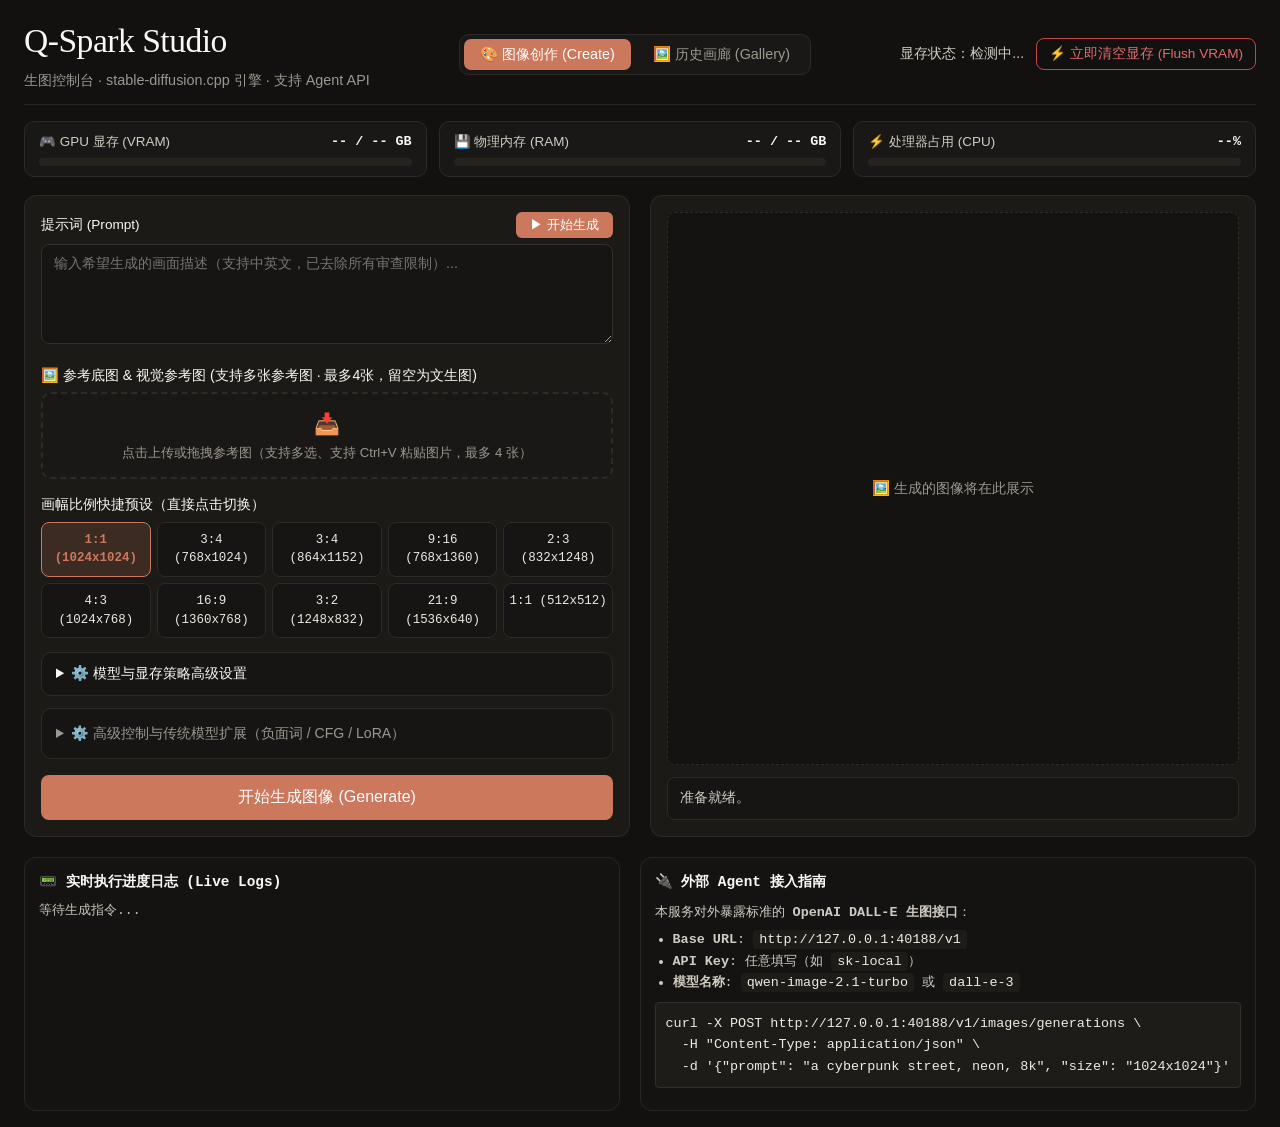
==== commit e6f8e73e: "release: v0.2.2 - Multi-image references, Outpainting, and 422 validation fix" ====
--- a/static/index.html
+++ b/static/index.html
@@ -71,19 +71,19 @@
                 <textarea id="prompt-input" rows="5" placeholder="输入希望生成的画面描述（支持中英文，已去除所有审查限制）..."></textarea>
             </div>
 
-            <!-- 图生图参考底图卡片 -->
+            <!-- 图生图 / 多模态参考图卡片 -->
             <div class="form-group" style="margin-bottom: 16px;">
                 <div style="display: flex; justify-content: space-between; align-items: center; margin-bottom: 6px;">
-                    <label style="margin: 0; font-weight: 500; font-size: 0.88rem;">🖼️ 参考底图 (图生图 img2img / 选填，留空为文生图)</label>
-                    <button id="clear-init-img-btn" class="btn-secondary" style="display: none; padding: 2px 8px; font-size: 0.78rem; color: #ff6b6b;">✕ 移除底图</button>
+                    <label style="margin: 0; font-weight: 500; font-size: 0.88rem;">🖼️ 参考底图 & 视觉参考图 (支持多张参考图 · 最多4张，留空为文生图)</label>
+                    <button id="clear-init-img-btn" class="btn-secondary" style="display: none; padding: 2px 8px; font-size: 0.78rem; color: #ff6b6b;">✕ 清空全部</button>
                 </div>
                 
                 <!-- 未上传底图的占位拖拽区 -->
                 <div id="init-img-dropzone" class="dropzone-box">
-                    <input type="file" id="init-img-file-input" accept="image/*" style="display: none;">
+                    <input type="file" id="init-img-file-input" accept="image/*" multiple style="display: none;">
                     <div class="dropzone-hint">
                         <span style="font-size: 1.3rem;">📥</span>
-                        <div style="font-size: 0.82rem; color: var(--text-muted); margin-top: 4px;">点击上传或拖拽底图（支持直接 Ctrl+V 粘贴图片）</div>
+                        <div style="font-size: 0.82rem; color: var(--text-muted); margin-top: 4px;">点击上传或拖拽参考图（支持多选、支持 Ctrl+V 粘贴图片，最多 4 张）</div>
                     </div>
                 </div>
 
@@ -103,16 +103,31 @@
                             * 0.3~0.5 细微调整 | 0.6~0.7 风格重构 | 0.8+ 几乎重画
                         </div>
                         <button id="apply-init-size-btn" class="btn-secondary" style="font-size: 0.78rem; padding: 5px 8px; margin-top: 8px; width: 100%;">
-                            📐 自动匹配底图宽高比例
+                            📐 自动匹配主图宽高比例
                         </button>
-                        <button id="open-inpaint-btn" class="btn-secondary" style="font-size: 0.78rem; padding: 5px 8px; margin-top: 6px; width: 100%; border-color: rgba(236,72,153,0.4); color: #f472b6;">
-                            🖌️ 涂抹局部重绘区域 (Inpaint)
-                        </button>
+                        <div style="display: flex; gap: 6px; margin-top: 6px;">
+                            <button id="open-inpaint-btn" class="btn-secondary" style="flex: 1; font-size: 0.78rem; padding: 5px 6px; border-color: rgba(236,72,153,0.4); color: #f472b6;">
+                                🖌️ 局部重绘 (Inpaint)
+                            </button>
+                            <button id="quick-outpaint-btn" class="btn-secondary" style="flex: 1; font-size: 0.78rem; padding: 5px 6px; border-color: rgba(96,165,250,0.4); color: #60a5fa;">
+                                📐 画面扩图 (Outpaint)
+                            </button>
+                        </div>
                         <div id="mask-status-badge" class="mask-status-badge" style="display: none;">
                             <span>✓ 蒙版已就绪 (局部重绘)</span>
                             <button id="clear-mask-btn" style="background: none; border: none; color: #ff6b6b; cursor: pointer; font-size: 0.76rem;">✕ 移除</button>
                         </div>
                     </div>
+                </div>
+
+                <!-- 额外多参考图栏目 (图2、图3、图4) -->
+                <div id="extra-ref-section" style="display: none; margin-top: 10px; background: var(--bg-subcard); border: 1px solid var(--border-color); border-radius: 8px; padding: 10px 12px;">
+                    <div style="display: flex; justify-content: space-between; align-items: center; margin-bottom: 8px;">
+                        <span style="font-size: 0.78rem; font-weight: 500; color: var(--text-muted);">➕ 额外参考图（视觉垫图/风格/角色引导）：</span>
+                        <button type="button" id="add-more-ref-btn" class="btn-secondary" style="font-size: 0.74rem; padding: 2px 8px;">+ 上传参考图</button>
+                        <input type="file" id="extra-ref-file-input" accept="image/*" multiple style="display: none;">
+                    </div>
+                    <div id="extra-ref-list" class="extra-ref-grid"></div>
                 </div>
             </div>
 
@@ -379,7 +394,7 @@
     <div id="inpaint-modal" class="modal-overlay">
         <div class="inpaint-modal-card">
             <div style="display: flex; justify-content: space-between; align-items: center; padding: 14px 20px; border-bottom: 1px solid var(--border-subtle);">
-                <div style="font-size: 1.1rem; font-weight: 600; color: var(--text-title);">🖌️ 局部重绘蒙版涂抹工作台 (Inpainting Canvas)</div>
+                <div style="font-size: 1.1rem; font-weight: 600; color: var(--text-title);">🖌️ 图像编辑工作台 · 局部重绘 & 画面扩图 (Inpainting & Outpainting)</div>
                 <button id="inpaint-close-btn" class="btn-secondary" style="padding: 4px 10px; font-size: 0.9rem;">✕ 关闭</button>
             </div>
             
@@ -387,19 +402,54 @@
                 <div class="inpaint-tools-left">
                     <button id="tool-brush-btn" class="tool-btn active">🖌️ 画笔</button>
                     <button id="tool-eraser-btn" class="tool-btn">🧹 橡皮擦</button>
+                    <button id="tool-invert-btn" class="tool-btn" title="反转涂抹选区：涂抹人物主体后点击反选，即可一键保护主体并遮罩全部背景">🔄 反选选区</button>
                     <div style="display: flex; align-items: center; gap: 6px; margin-left: 6px;">
                         <span style="font-size: 0.80rem; color: var(--text-muted);">粗细:</span>
                         <input type="range" id="brush-size-input" min="5" max="150" value="40" style="width: 90px; accent-color: var(--primary);">
                         <span id="brush-size-text" style="font-size: 0.80rem; font-family: var(--font-mono); color: var(--primary); min-width: 32px;">40px</span>
                     </div>
-                    <label style="display: flex; align-items: center; gap: 5px; font-size: 0.80rem; cursor: pointer; margin-left: 8px; user-select: none;">
-                        <input type="checkbox" id="mask-invert-check">
-                        <span>🔄 反转蒙版 (重绘背景保留主体)</span>
-                    </label>
+                    <button id="toggle-outpaint-bar-btn" class="tool-btn" style="border-color: rgba(96,165,250,0.5); color: #60a5fa;" title="展开画面扩图工具栏">📐 画面扩图 ▾</button>
                 </div>
-                <div style="display: flex; gap: 8px;">
-                    <button id="tool-clear-btn" class="btn-secondary" style="font-size: 0.82rem; padding: 4px 10px;">🗑️ 清空涂抹</button>
-                    <button id="inpaint-apply-btn" class="btn-coral" style="font-size: 0.82rem; padding: 4px 16px;">✓ 完成并应用蒙版</button>
+                <div class="inpaint-tools-right">
+                    <button id="tool-clear-btn" class="btn-secondary" style="font-size: 0.82rem; padding: 4px 10px; white-space: nowrap;">🗑️ 清空涂抹</button>
+                    <button id="tool-reset-outpaint-btn" class="btn-secondary" style="font-size: 0.82rem; padding: 4px 10px; white-space: nowrap;" title="还原为扩图前的原始底图尺寸与画幅">🔄 清空扩图</button>
+                    <button id="inpaint-apply-btn" class="btn-coral" style="font-size: 0.82rem; padding: 4px 16px; white-space: nowrap;">✓ 完成并应用蒙版</button>
+                </div>
+            </div>
+
+            <!-- 画面扩图 (Outpainting) 工具条 (方案 A 与 方案 B 整合) -->
+            <div id="outpaint-toolbar-panel" class="outpaint-panel" style="display: none;">
+                <div class="outpaint-row">
+                    <span class="outpaint-label">📐 方案 A · 目标比例扩图：</span>
+                    <div class="outpaint-btns">
+                        <button type="button" class="outpaint-btn" data-ratio="16:9">16:9 横屏</button>
+                        <button type="button" class="outpaint-btn" data-ratio="9:16">9:16 竖屏</button>
+                        <button type="button" class="outpaint-btn" data-ratio="4:3">4:3 标准</button>
+                        <button type="button" class="outpaint-btn" data-ratio="3:4">3:4 人像</button>
+                        <button type="button" class="outpaint-btn" data-ratio="3:2">3:2 相机</button>
+                        <button type="button" class="outpaint-btn" data-ratio="2:3">2:3 竖版</button>
+                        <button type="button" class="outpaint-btn" data-ratio="21:9">21:9 宽银幕</button>
+                        <button type="button" class="outpaint-btn" data-ratio="1:1">1:1 正方</button>
+                    </div>
+                </div>
+                <div class="outpaint-row" style="margin-top: 4px;">
+                    <span class="outpaint-label">🧭 方案 B · 自由方向外延：</span>
+                    <div class="outpaint-btns">
+                        <button type="button" class="outpaint-btn" data-dir="left">⬅ 向左扩展</button>
+                        <button type="button" class="outpaint-btn" data-dir="right">➡ 向右扩展</button>
+                        <button type="button" class="outpaint-btn" data-dir="top">⬆ 向上扩展</button>
+                        <button type="button" class="outpaint-btn" data-dir="bottom">⬇ 向下扩展</button>
+                        <button type="button" class="outpaint-btn" data-dir="x-both">↔ 左右对称</button>
+                        <button type="button" class="outpaint-btn" data-dir="y-both">↕ 上下对称</button>
+                    </div>
+                    <div style="display: flex; align-items: center; gap: 4px; margin-left: 6px; flex-shrink: 0; white-space: nowrap;">
+                        <span style="font-size: 0.74rem; color: var(--text-muted); white-space: nowrap;">外延比例:</span>
+                        <select id="outpaint-scale-select" style="width: auto; font-size: 0.74rem; padding: 2px 4px; background: var(--bg-card); color: var(--text-primary); border: 1px solid var(--border-color); border-radius: 4px;">
+                            <option value="0.25">+25%</option>
+                            <option value="0.35" selected>+35%</option>
+                            <option value="0.50">+50%</option>
+                        </select>
+                    </div>
                 </div>
             </div>
 
@@ -407,6 +457,7 @@
                 <div class="inpaint-stage-wrapper" id="inpaint-stage">
                     <img id="inpaint-bg-img" class="inpaint-bg-img" src="" alt="涂抹底图">
                     <canvas id="inpaint-mask-canvas" class="inpaint-mask-canvas"></canvas>
+                    <div id="brush-cursor" class="brush-cursor"></div>
                 </div>
             </div>
         </div>
@@ -912,6 +963,15 @@
             logLines = [];
             appendLogs(">>> 任务开始...\n");
 
+            const allRefs = [];
+            if (currentInitImage) allRefs.push(currentInitImage);
+            if (extraRefImages && extraRefImages.length > 0) {
+                extraRefImages.forEach(item => {
+                    const url = typeof item === 'string' ? item : item?.dataUrl;
+                    if (url) allRefs.push(url);
+                });
+            }
+
             const payload = {
                 prompt: prompt,
                 width: currentW,
@@ -927,7 +987,8 @@
                 loras: currentLoRAs || [],
                 init_image: currentInitImage || null,
                 mask_image: (currentInitImage && currentMaskBase64) ? currentMaskBase64 : null,
-                strength: currentInitImage ? (parseFloat(document.getElementById('strength-input')?.value) || 0.65) : null
+                strength: currentInitImage ? (parseFloat(document.getElementById('strength-input')?.value) || 0.65) : null,
+                ref_images: allRefs.length > 0 ? allRefs : null
             };
 
             try {
@@ -938,7 +999,9 @@
                 });
 
                 if (!response.ok) {
-                    throw new Error(`服务响应错误 (${response.status})`);
+                    const errData = await response.json().catch(() => null);
+                    const detail = errData?.detail ? (typeof errData.detail === 'string' ? errData.detail : JSON.stringify(errData.detail)) : '';
+                    throw new Error(`服务响应错误 (${response.status})${detail ? ': ' + detail : ''}`);
                 }
 
                 const reader = response.body.getReader();
@@ -1431,13 +1494,58 @@
         }
 
         // ==============================================================================
-        // 图生图 (img2img) 垫图交互核心逻辑
+        // 图生图 (img2img) & 视觉多模态参考图 (Multi-Ref) 交互核心逻辑
         // ==============================================================================
         let currentInitImage = null;
+        let extraRefImages = [];
         let initImageNaturalW = 0;
         let initImageNaturalH = 0;
-
-        function setInitImage(src, natW = 0, natH = 0) {
+        let rawInitImageBeforeOutpaint = null;
+        let rawNaturalWBeforeOutpaint = 0;
+        let rawNaturalHBeforeOutpaint = 0;
+        let rawStrengthBeforeOutpaint = 0.65;
+
+        function renderExtraRefs() {
+            const section = document.getElementById('extra-ref-section');
+            const list = document.getElementById('extra-ref-list');
+            const addBtn = document.getElementById('add-more-ref-btn');
+            if (!section || !list) return;
+
+            if (!currentInitImage) {
+                section.style.display = 'none';
+                list.innerHTML = '';
+                return;
+            }
+
+            section.style.display = 'block';
+            list.innerHTML = '';
+
+            extraRefImages.forEach((item, idx) => {
+                const div = document.createElement('div');
+                div.className = 'extra-ref-item';
+                div.innerHTML = `
+                    <img src="${item.dataUrl}" alt="参考图 ${idx + 2}">
+                    <div class="extra-ref-badge">图 ${idx + 2}</div>
+                    <button type="button" class="extra-ref-del" title="移除该参考图" data-idx="${idx}">✕</button>
+                `;
+                list.appendChild(div);
+            });
+
+            if (addBtn) {
+                addBtn.style.display = extraRefImages.length >= 3 ? 'none' : 'inline-block';
+            }
+
+            list.querySelectorAll('.extra-ref-del').forEach(btn => {
+                btn.addEventListener('click', (e) => {
+                    e.stopPropagation();
+                    const idx = parseInt(btn.dataset.idx);
+                    extraRefImages.splice(idx, 1);
+                    renderExtraRefs();
+                });
+            });
+        }
+
+        function setInitImage(src, natW = 0, natH = 0, isOutpaint = false) {
             if (!src) {
                 clearInitImage();
                 return;
@@ -1445,6 +1553,9 @@
             if (currentInitImage !== src) {
                 clearMask();
             }
+            if (!isOutpaint) {
+                rawInitImageBeforeOutpaint = null;
+            }
             currentInitImage = src;
             const imgEl = document.getElementById('init-img-preview');
             imgEl.src = src;
@@ -1452,6 +1563,7 @@
             document.getElementById('init-img-dropzone').style.display = 'none';
             document.getElementById('init-img-preview-box').style.display = 'flex';
             document.getElementById('clear-init-img-btn').style.display = 'inline-block';
+            renderExtraRefs();
 
             if (natW && natH) {
                 initImageNaturalW = natW;
@@ -1468,17 +1580,22 @@
 
         function clearInitImage() {
             currentInitImage = null;
+            extraRefImages = [];
             initImageNaturalW = 0;
             initImageNaturalH = 0;
+            rawInitImageBeforeOutpaint = null;
             clearMask();
+            renderExtraRefs();
             document.getElementById('init-img-preview').src = '';
             document.getElementById('init-img-dropzone').style.display = 'block';
             document.getElementById('init-img-preview-box').style.display = 'none';
             document.getElementById('clear-init-img-btn').style.display = 'none';
             document.getElementById('init-img-file-input').value = '';
-        }
-
-        function handleImageFile(file) {
+            const extraInput = document.getElementById('extra-ref-file-input');
+            if (extraInput) extraInput.value = '';
+        }
+
+        function processImageFile(file, callback) {
             if (!file || !file.type.startsWith('image/')) return;
             const reader = new FileReader();
             reader.onload = (e) => {
@@ -1500,9 +1617,9 @@
                         canvas.height = h;
                         const ctx = canvas.getContext('2d');
                         ctx.drawImage(tempImg, 0, 0, w, h);
-                        setInitImage(canvas.toDataURL('image/png'), w, h);
+                        callback(canvas.toDataURL('image/png'), w, h);
                     } else {
-                        setInitImage(e.target.result, w, h);
+                        callback(e.target.result, w, h);
                     }
                 };
                 tempImg.src = e.target.result;
@@ -1510,13 +1627,59 @@
             reader.readAsDataURL(file);
         }
 
+        function handleMultipleFiles(files) {
+            if (!files || files.length === 0) return;
+            const fileList = Array.from(files).filter(f => f.type.startsWith('image/')).slice(0, 4);
+            if (fileList.length === 0) return;
+
+            if (!currentInitImage) {
+                // 第一张载入为主底图
+                processImageFile(fileList[0], (dataUrl, w, h) => {
+                    setInitImage(dataUrl, w, h);
+                    // 其余图片追加为额外参考图 (最多 3 张)
+                    fileList.slice(1, 4).forEach(extraFile => {
+                        processImageFile(extraFile, (extraUrl) => {
+                            if (extraRefImages.length < 3) {
+                                extraRefImages.push({ dataUrl: extraUrl });
+                                renderExtraRefs();
+                            }
+                        });
+                    });
+                });
+            } else {
+                // 已有主图，依次加入额外参考图池
+                fileList.forEach(extraFile => {
+                    if (extraRefImages.length < 3) {
+                        processImageFile(extraFile, (extraUrl) => {
+                            if (extraRefImages.length < 3) {
+                                extraRefImages.push({ dataUrl: extraUrl });
+                                renderExtraRefs();
+                            }
+                        });
+                    }
+                });
+            }
+        }
+
         const dropzone = document.getElementById('init-img-dropzone');
         const fileInput = document.getElementById('init-img-file-input');
+        const extraFileInput = document.getElementById('extra-ref-file-input');
+        const addMoreRefBtn = document.getElementById('add-more-ref-btn');
 
         dropzone.addEventListener('click', () => fileInput.click());
         fileInput.addEventListener('change', (e) => {
-            if (e.target.files && e.target.files[0]) handleImageFile(e.target.files[0]);
-        });
+            handleMultipleFiles(e.target.files);
+        });
+
+        if (addMoreRefBtn && extraFileInput) {
+            addMoreRefBtn.addEventListener('click', (e) => {
+                e.stopPropagation();
+                extraFileInput.click();
+            });
+            extraFileInput.addEventListener('change', (e) => {
+                handleMultipleFiles(e.target.files);
+            });
+        }
 
         dropzone.addEventListener('dragover', (e) => {
             e.preventDefault();
@@ -1526,9 +1689,7 @@
         dropzone.addEventListener('drop', (e) => {
             e.preventDefault();
             dropzone.classList.remove('dragover');
-            if (e.dataTransfer.files && e.dataTransfer.files[0]) {
-                handleImageFile(e.dataTransfer.files[0]);
-            }
+            handleMultipleFiles(e.dataTransfer.files);
         });
 
         document.getElementById('clear-init-img-btn').addEventListener('click', clearInitImage);
@@ -1558,15 +1719,15 @@
             }
         });
 
-        // 剪贴板全局 Ctrl+V 粘贴直接垫图
+        // 剪贴板全局 Ctrl+V 粘贴直接垫图 (单图或多图追加)
         window.addEventListener('paste', (e) => {
             if (e.clipboardData && e.clipboardData.items) {
                 for (let item of e.clipboardData.items) {
                     if (item.type.indexOf('image') !== -1) {
                         const blob = item.getAsFile();
-                        handleImageFile(blob);
+                        handleMultipleFiles([blob]);
                         switchTab('create');
-                        showAlert("已自动将剪贴板中的截图载入为图生图参考底图！", "垫图成功");
+                        showAlert("已自动将剪贴板中的截图载入为参考图！", "垫图成功");
                         break;
                     }
                 }
@@ -1663,17 +1824,31 @@
 
         const toolBrushBtn = document.getElementById('tool-brush-btn');
         const toolEraserBtn = document.getElementById('tool-eraser-btn');
+        const brushCursor = document.getElementById('brush-cursor');
+
+        function updateBrushCursorMode() {
+            if (!brushCursor) return;
+            if (inpaintBrushMode === 'eraser') {
+                brushCursor.style.borderColor = 'rgba(239, 68, 68, 0.95)';
+                brushCursor.style.background = 'rgba(255, 255, 255, 0.2)';
+            } else {
+                brushCursor.style.borderColor = 'rgba(255, 255, 255, 0.95)';
+                brushCursor.style.background = 'rgba(244, 114, 182, 0.25)';
+            }
+        }
 
         toolBrushBtn?.addEventListener('click', () => {
             inpaintBrushMode = 'brush';
             toolBrushBtn.classList.add('active');
             toolEraserBtn.classList.remove('active');
+            updateBrushCursorMode();
         });
 
         toolEraserBtn?.addEventListener('click', () => {
             inpaintBrushMode = 'eraser';
             toolEraserBtn.classList.add('active');
             toolBrushBtn.classList.remove('active');
+            updateBrushCursorMode();
         });
 
         const brushSizeInput = document.getElementById('brush-size-input');
@@ -1681,12 +1856,277 @@
         brushSizeInput?.addEventListener('input', (e) => {
             inpaintBrushSize = parseInt(e.target.value) || 40;
             if (brushSizeText) brushSizeText.innerText = `${inpaintBrushSize}px`;
+            if (brushCursor && maskCanvas && maskCanvas.width) {
+                const rect = maskCanvas.getBoundingClientRect();
+                const visualDiameter = inpaintBrushSize * (rect.width / maskCanvas.width);
+                brushCursor.style.width = Math.max(6, visualDiameter) + 'px';
+                brushCursor.style.height = Math.max(6, visualDiameter) + 'px';
+            }
         });
 
         document.getElementById('tool-clear-btn')?.addEventListener('click', () => {
             if (maskCanvas && maskCtx) {
                 maskCtx.clearRect(0, 0, maskCanvas.width, maskCanvas.height);
             }
+        });
+
+        // 实时反选遮罩 (WYSIWYG: 画面上立刻翻转粉色与透明区域)
+        function invertMaskCanvas() {
+            if (!maskCanvas || !maskCtx || !maskCanvas.width || !maskCanvas.height) return false;
+            const imgData = maskCtx.getImageData(0, 0, maskCanvas.width, maskCanvas.height);
+            const data = imgData.data;
+            let hasPainted = false;
+            for (let i = 3; i < data.length; i += 4) {
+                if (data[i] > 15) {
+                    hasPainted = true;
+                    break;
+                }
+            }
+            if (!hasPainted) {
+                showAlert("当前画布暂无任何涂抹选区！请先用画笔在画面上涂抹目标主体，再点击反选。", "提示");
+                return false;
+            }
+
+            for (let i = 0; i < data.length; i += 4) {
+                if (data[i + 3] > 15) {
+                    data[i] = 0;
+                    data[i + 1] = 0;
+                    data[i + 2] = 0;
+                    data[i + 3] = 0;
+                } else {
+                    data[i] = 244;
+                    data[i + 1] = 114;
+                    data[i + 2] = 182;
+                    data[i + 3] = 166;
+                }
+            }
+            maskCtx.putImageData(imgData, 0, 0);
+            return true;
+        }
+
+        document.getElementById('tool-invert-btn')?.addEventListener('click', () => {
+            const ok = invertMaskCanvas();
+            if (ok) {
+                showAlert("已完成遮罩反选！原本遮罩的区域现在已完全保护透明，原透明区域已覆盖粉色重绘遮罩。", "反选成功");
+            }
+        });
+
+        // 扩图工具条展开收起联动
+        const outpaintPanel = document.getElementById('outpaint-toolbar-panel');
+        const toggleOutpaintBtn = document.getElementById('toggle-outpaint-bar-btn');
+
+        function toggleOutpaintPanel(forceOpen = null) {
+            if (!outpaintPanel) return;
+            const isOpen = forceOpen !== null ? forceOpen : (outpaintPanel.style.display === 'none');
+            outpaintPanel.style.display = isOpen ? 'flex' : 'none';
+            if (toggleOutpaintBtn) {
+                toggleOutpaintBtn.innerText = isOpen ? '📐 画面扩图 ▴' : '📐 画面扩图 ▾';
+                if (isOpen) toggleOutpaintBtn.classList.add('active');
+                else toggleOutpaintBtn.classList.remove('active');
+            }
+        }
+
+        toggleOutpaintBtn?.addEventListener('click', () => toggleOutpaintPanel());
+        document.getElementById('quick-outpaint-btn')?.addEventListener('click', () => {
+            openInpaintModal();
+            toggleOutpaintPanel(true);
+        });
+
+        // 扩图核心执行逻辑 (方案 A 比例扩图 & 方案 B 方向外延)
+        function executeOutpaint(type, param) {
+            if (!currentInitImage) {
+                showAlert("请先上传或选择底图，才能进行画面扩图！", "提示");
+                return;
+            }
+
+            const tempImg = new Image();
+            tempImg.crossOrigin = 'anonymous';
+            tempImg.onload = () => {
+                let W_orig = tempImg.naturalWidth;
+                let H_orig = tempImg.naturalHeight;
+                let W_new = W_orig;
+                let H_new = H_orig;
+                let dx = 0;
+                let dy = 0;
+
+                if (type === 'ratio') {
+                    const parts = param.split(':').map(Number);
+                    const targetR = parts[0] / parts[1];
+                    const origR = W_orig / H_orig;
+
+                    if (Math.abs(targetR - origR) < 0.02) {
+                        showAlert(`当前图片比例已经约为 ${param}，无需扩充！`, "提示");
+                        return;
+                    }
+
+                    if (targetR > origR) {
+                        W_new = Math.round((H_orig * targetR) / 16) * 16;
+                        H_new = H_orig;
+                        dx = Math.round((W_new - W_orig) / 2);
+                        dy = 0;
+                    } else {
+                        W_new = W_orig;
+                        H_new = Math.round((W_orig / targetR) / 16) * 16;
+                        dx = 0;
+                        dy = Math.round((H_new - H_orig) / 2);
+                    }
+                } else if (type === 'dir') {
+                    const scale = parseFloat(document.getElementById('outpaint-scale-select')?.value) || 0.35;
+                    if (param === 'left') {
+                        const extW = Math.round((W_orig * scale) / 16) * 16;
+                        W_new = W_orig + extW;
+                        dx = extW;
+                    } else if (param === 'right') {
+                        const extW = Math.round((W_orig * scale) / 16) * 16;
+                        W_new = W_orig + extW;
+                        dx = 0;
+                    } else if (param === 'top') {
+                        const extH = Math.round((H_orig * scale) / 16) * 16;
+                        H_new = H_orig + extH;
+                        dy = extH;
+                    } else if (param === 'bottom') {
+                        const extH = Math.round((H_orig * scale) / 16) * 16;
+                        H_new = H_orig + extH;
+                        dy = 0;
+                    } else if (param === 'x-both') {
+                        const extSide = Math.round((W_orig * scale / 2) / 16) * 16;
+                        W_new = W_orig + extSide * 2;
+                        dx = extSide;
+                    } else if (param === 'y-both') {
+                        const extSide = Math.round((H_orig * scale / 2) / 16) * 16;
+                        H_new = H_orig + extSide * 2;
+                        dy = extSide;
+                    }
+                }
+
+                // 防止超出 1536 极限引发显存 OOM
+                const maxLimit = 1536;
+                if (Math.max(W_new, H_new) > maxLimit) {
+                    const factor = maxLimit / Math.max(W_new, H_new);
+                    W_new = Math.round((W_new * factor) / 16) * 16;
+                    H_new = Math.round((H_new * factor) / 16) * 16;
+                    W_orig = Math.round((W_orig * factor) / 16) * 16;
+                    H_orig = Math.round((H_orig * factor) / 16) * 16;
+                    if (type === 'ratio') {
+                        dx = Math.max(0, Math.round((W_new - W_orig) / 2));
+                        dy = Math.max(0, Math.round((H_new - H_orig) / 2));
+                    } else {
+                        dx = Math.round(dx * factor);
+                        dy = Math.round(dy * factor);
+                    }
+                }
+
+                // 1. 构建羽化延伸的扩图底图
+                const padCanvas = document.createElement('canvas');
+                padCanvas.width = W_new;
+                padCanvas.height = H_new;
+                const padCtx = padCanvas.getContext('2d');
+
+                // 边缘模糊填充背景，避免纯黑边框产生接缝瑕疵
+                padCtx.filter = 'blur(16px)';
+                padCtx.drawImage(tempImg, 0, 0, W_new, H_new);
+                padCtx.filter = 'none';
+
+                // 绘制清晰原图
+                padCtx.drawImage(tempImg, dx, dy, W_orig, H_orig);
+
+                const paddedDataUrl = padCanvas.toDataURL('image/png');
+
+                if (!rawInitImageBeforeOutpaint) {
+                    rawInitImageBeforeOutpaint = currentInitImage;
+                    rawNaturalWBeforeOutpaint = W_orig;
+                    rawNaturalHBeforeOutpaint = H_orig;
+                    rawStrengthBeforeOutpaint = parseFloat(document.getElementById('strength-input')?.value) || 0.65;
+                }
+
+                // 2. 载入为新底图 (标明 isOutpaint 保护备份)
+                setInitImage(paddedDataUrl, W_new, H_new, true);
+                if (inpaintBgImg) inpaintBgImg.src = paddedDataUrl;
+
+                // 3. 在 maskCanvas 上精确涂满外延扩图蒙版
+                if (maskCanvas && maskCtx) {
+                    maskCanvas.width = W_new;
+                    maskCanvas.height = H_new;
+                    maskCtx.clearRect(0, 0, W_new, H_new);
+
+                    // 全画布填充粉色重绘遮罩
+                    maskCtx.fillStyle = 'rgba(244, 114, 182, 0.65)';
+                    maskCtx.fillRect(0, 0, W_new, H_new);
+
+                    // 将原图居中区域完全挖空保留
+                    maskCtx.clearRect(dx, dy, W_orig, H_orig);
+                }
+
+                // 4. 同步规格并自动调优重绘幅度至 0.95
+                currentW = W_new;
+                currentH = H_new;
+                document.querySelectorAll('.preset-pill').forEach(pill => {
+                    if (parseInt(pill.dataset.w) === currentW && parseInt(pill.dataset.h) === currentH) {
+                        pill.classList.add('active');
+                    } else {
+                        pill.classList.remove('active');
+                    }
+                });
+
+                const strengthInput = document.getElementById('strength-input');
+                const strengthText = document.getElementById('strength-val-text');
+                if (strengthInput) strengthInput.value = 0.95;
+                if (strengthText) strengthText.innerText = "0.95";
+
+                showAlert(`已成功构建扩图画布 (${W_new} × ${H_new})！\n粉色区域为待补全边框，重绘幅度已优化调至 0.95。您可微调边缘或直接点击“✓ 完成并应用蒙版”。`, "扩图画布已就绪");
+            };
+            tempImg.src = currentInitImage;
+        }
+
+        // 清空扩图并还原为原始底图尺寸与画面
+        document.getElementById('tool-reset-outpaint-btn')?.addEventListener('click', () => {
+            if (!rawInitImageBeforeOutpaint) {
+                showAlert("当前底图尚未执行过扩图操作，无需清空重置。", "提示");
+                return;
+            }
+
+            const restoreSrc = rawInitImageBeforeOutpaint;
+            const restoreW = rawNaturalWBeforeOutpaint;
+            const restoreH = rawNaturalHBeforeOutpaint;
+            const restoreStrength = rawStrengthBeforeOutpaint;
+
+            rawInitImageBeforeOutpaint = null;
+            setInitImage(restoreSrc, restoreW, restoreH);
+            if (inpaintBgImg) {
+                inpaintBgImg.src = restoreSrc;
+            }
+            if (maskCanvas && maskCtx) {
+                maskCanvas.width = restoreW;
+                maskCanvas.height = restoreH;
+                maskCtx.clearRect(0, 0, restoreW, restoreH);
+            }
+
+            currentW = restoreW;
+            currentH = restoreH;
+            document.querySelectorAll('.preset-pill').forEach(pill => {
+                if (parseInt(pill.dataset.w) === currentW && parseInt(pill.dataset.h) === currentH) {
+                    pill.classList.add('active');
+                } else {
+                    pill.classList.remove('active');
+                }
+            });
+
+            const strengthInput = document.getElementById('strength-input');
+            const strengthText = document.getElementById('strength-val-text');
+            if (strengthInput) strengthInput.value = restoreStrength;
+            if (strengthText) strengthText.innerText = restoreStrength.toFixed(2);
+
+            showAlert(`已成功清空扩图边框，并还原为扩图前的原始底图 (${restoreW} × ${restoreH})！`, "扩图已清空");
+        });
+
+        document.querySelectorAll('.outpaint-btn').forEach(btn => {
+            btn.addEventListener('click', () => {
+                if (btn.dataset.ratio) {
+                    executeOutpaint('ratio', btn.dataset.ratio);
+                } else if (btn.dataset.dir) {
+                    executeOutpaint('dir', btn.dataset.dir);
+                }
+            });
         });
 
         function getCanvasPos(e) {
@@ -1702,6 +2142,19 @@
             };
         }
 
+        function updateBrushCursorPos(e) {
+            if (!brushCursor || !maskCanvas || !maskCanvas.width) return;
+            const rect = maskCanvas.getBoundingClientRect();
+            const clientX = (e.touches && e.touches.length > 0) ? e.touches[0].clientX : e.clientX;
+            const clientY = (e.touches && e.touches.length > 0) ? e.touches[0].clientY : e.clientY;
+            const visualDiameter = inpaintBrushSize * (rect.width / maskCanvas.width);
+            brushCursor.style.width = Math.max(6, visualDiameter) + 'px';
+            brushCursor.style.height = Math.max(6, visualDiameter) + 'px';
+            brushCursor.style.left = (clientX - rect.left) + 'px';
+            brushCursor.style.top = (clientY - rect.top) + 'px';
+            brushCursor.style.display = 'block';
+        }
+
         function drawStrokeStart(e) {
             if (!maskCtx) return;
             isPainting = true;
@@ -1726,6 +2179,7 @@
             maskCtx.fill();
             maskCtx.beginPath();
             maskCtx.moveTo(pos.x, pos.y);
+            updateBrushCursorPos(e);
         }
 
         function drawStrokeMove(e) {
@@ -1736,6 +2190,7 @@
             maskCtx.stroke();
             maskCtx.beginPath();
             maskCtx.moveTo(pos.x, pos.y);
+            updateBrushCursorPos(e);
         }
 
         function drawStrokeEnd() {
@@ -1749,10 +2204,17 @@
                 drawStrokeStart(e);
             });
             maskCanvas.addEventListener('mousemove', (e) => {
+                updateBrushCursorPos(e);
                 drawStrokeMove(e);
             });
+            maskCanvas.addEventListener('mouseenter', (e) => {
+                updateBrushCursorPos(e);
+            });
             maskCanvas.addEventListener('mouseup', drawStrokeEnd);
-            maskCanvas.addEventListener('mouseleave', drawStrokeEnd);
+            maskCanvas.addEventListener('mouseleave', () => {
+                if (brushCursor) brushCursor.style.display = 'none';
+                drawStrokeEnd();
+            });
 
             maskCanvas.addEventListener('touchstart', (e) => {
                 e.preventDefault();
@@ -1762,10 +2224,17 @@
                 e.preventDefault();
                 drawStrokeMove(e);
             }, { passive: false });
-            maskCanvas.addEventListener('touchend', drawStrokeEnd);
-            maskCanvas.addEventListener('touchcancel', drawStrokeEnd);
-        }
-
+            maskCanvas.addEventListener('touchend', () => {
+                if (brushCursor) brushCursor.style.display = 'none';
+                drawStrokeEnd();
+            });
+            maskCanvas.addEventListener('touchcancel', () => {
+                if (brushCursor) brushCursor.style.display = 'none';
+                drawStrokeEnd();
+            });
+        }
+
+        // 完成并应用蒙版 (严格所见即所得: 粉色遮罩区域 -> 白色255重绘; 透明区域 -> 黑色0保留)
         document.getElementById('inpaint-apply-btn')?.addEventListener('click', () => {
             if (!maskCanvas || !maskCtx || !maskCanvas.width || !maskCanvas.height) {
                 showAlert("画布尚未准备好，请稍候再试。", "提示");
@@ -1793,11 +2262,10 @@
             const offCtx = offCanvas.getContext('2d');
             const outData = offCtx.createImageData(maskCanvas.width, maskCanvas.height);
             const out = outData.data;
-            const isInverted = document.getElementById('mask-invert-check')?.checked || false;
 
             for (let i = 0; i < data.length; i += 4) {
                 const painted = data[i + 3] > 15;
-                const val = isInverted ? (painted ? 0 : 255) : (painted ? 255 : 0);
+                const val = painted ? 255 : 0;
                 out[i] = val;
                 out[i + 1] = val;
                 out[i + 2] = val;
@@ -1811,8 +2279,8 @@
             const badge = document.getElementById('mask-status-badge');
             if (badge) badge.style.display = 'inline-flex';
             const openBtn = document.getElementById('open-inpaint-btn');
-            if (openBtn) openBtn.innerText = "🖌️ 修改局部重绘蒙版 (已就绪)";
-            showAlert("局部重绘蒙版已生成就绪！系统将在生成时只重绘涂抹选中的区域。", "蒙版已应用");
+            if (openBtn) openBtn.innerText = "🖌️ 修改重绘蒙版 (已就绪)";
+            showAlert("重绘蒙版已生成就绪！系统将在生成时只重绘涂抹选中的区域。", "蒙版已应用");
         });
 
         function sendToInpaint(idx) {
--- a/static/theme.css
+++ b/static/theme.css
@@ -1028,8 +1028,17 @@
     display: flex;
     align-items: center;
     gap: 10px;
-}
-
+    flex-wrap: wrap;
+}
+
+.inpaint-tools-right {
+    display: flex;
+    gap: 8px;
+    align-items: center;
+    flex-shrink: 0;
+}
+
+.inpaint-toolbar .btn-secondary,
 .tool-btn {
     background: var(--bg-card);
     border: 1px solid var(--border-color);
@@ -1039,9 +1048,13 @@
     font-size: 0.82rem;
     cursor: pointer;
     transition: all 0.15s ease;
-}
-
-.tool-btn:hover {
+    white-space: nowrap !important;
+    word-break: keep-all;
+    flex-shrink: 0;
+}
+
+.tool-btn:hover,
+.inpaint-toolbar .btn-secondary:hover {
     border-color: var(--primary);
 }
 
@@ -1049,6 +1062,28 @@
     background: var(--primary);
     border-color: var(--primary);
     color: #ffffff;
+}
+
+#inpaint-apply-btn {
+    width: auto !important;
+    max-width: fit-content !important;
+    background-color: var(--primary) !important;
+    border: 1px solid var(--primary) !important;
+    color: #ffffff !important;
+    padding: 5px 16px !important;
+    font-size: 0.82rem !important;
+    font-weight: 500;
+    border-radius: 6px;
+    cursor: pointer;
+    white-space: nowrap !important;
+    word-break: keep-all;
+    flex-shrink: 0;
+    transition: all 0.15s ease;
+}
+
+#inpaint-apply-btn:hover {
+    background-color: var(--primary-hover) !important;
+    border-color: var(--primary-hover) !important;
 }
 
 .inpaint-canvas-viewport {
@@ -1087,6 +1122,18 @@
     height: 100%;
     cursor: crosshair;
     touch-action: none;
+}
+
+.brush-cursor {
+    position: absolute;
+    border: 2px solid rgba(255, 255, 255, 0.95);
+    background: rgba(244, 114, 182, 0.25);
+    border-radius: 50%;
+    pointer-events: none;
+    transform: translate(-50%, -50%);
+    display: none;
+    z-index: 10;
+    box-shadow: 0 0 4px rgba(0, 0, 0, 0.8);
 }
 
 .mask-status-badge {
@@ -1103,3 +1150,112 @@
     margin-top: 6px;
 }
 
+/* 扩图 (Outpainting) 工具条样式 */
+.outpaint-panel {
+    background: #171513;
+    border-bottom: 1px solid var(--border-subtle);
+    padding: 10px 18px;
+    display: flex;
+    flex-direction: column;
+    gap: 8px;
+}
+
+.outpaint-row {
+    display: flex;
+    align-items: center;
+    gap: 8px;
+    flex-wrap: wrap;
+}
+
+.outpaint-label {
+    font-size: 0.78rem;
+    font-weight: 600;
+    color: var(--primary);
+    white-space: nowrap;
+}
+
+.outpaint-btns {
+    display: flex;
+    gap: 6px;
+    flex-wrap: wrap;
+}
+
+.outpaint-btn {
+    background: var(--bg-card);
+    border: 1px solid var(--border-color);
+    color: var(--text-primary);
+    padding: 4px 10px;
+    border-radius: 5px;
+    font-size: 0.76rem;
+    cursor: pointer;
+    transition: all 0.15s ease;
+    white-space: nowrap;
+}
+
+.outpaint-btn:hover {
+    border-color: var(--primary);
+    background: rgba(204, 120, 92, 0.15);
+    color: #ffffff;
+}
+
+/* 多参考图 (Multi-image References) 样式 */
+.extra-ref-grid {
+    display: flex;
+    gap: 10px;
+    flex-wrap: wrap;
+    align-items: center;
+}
+
+.extra-ref-item {
+    position: relative;
+    width: 68px;
+    height: 68px;
+    border-radius: 6px;
+    overflow: hidden;
+    background: var(--bg-terminal);
+    border: 1px solid var(--border-color);
+    flex-shrink: 0;
+}
+
+.extra-ref-item img {
+    width: 100%;
+    height: 100%;
+    object-fit: cover;
+}
+
+.extra-ref-badge {
+    position: absolute;
+    bottom: 0;
+    left: 0;
+    right: 0;
+    background: rgba(0, 0, 0, 0.75);
+    color: #ffffff;
+    font-size: 0.65rem;
+    text-align: center;
+    padding: 1px 0;
+}
+
+.extra-ref-del {
+    position: absolute;
+    top: 2px;
+    right: 2px;
+    background: rgba(220, 38, 38, 0.85);
+    color: #ffffff;
+    border: none;
+    border-radius: 50%;
+    width: 18px;
+    height: 18px;
+    font-size: 0.65rem;
+    display: flex;
+    align-items: center;
+    justify-content: center;
+    cursor: pointer;
+    line-height: 1;
+    transition: background 0.15s ease;
+}
+
+.extra-ref-del:hover {
+    background: #ef4444;
+}
+
+
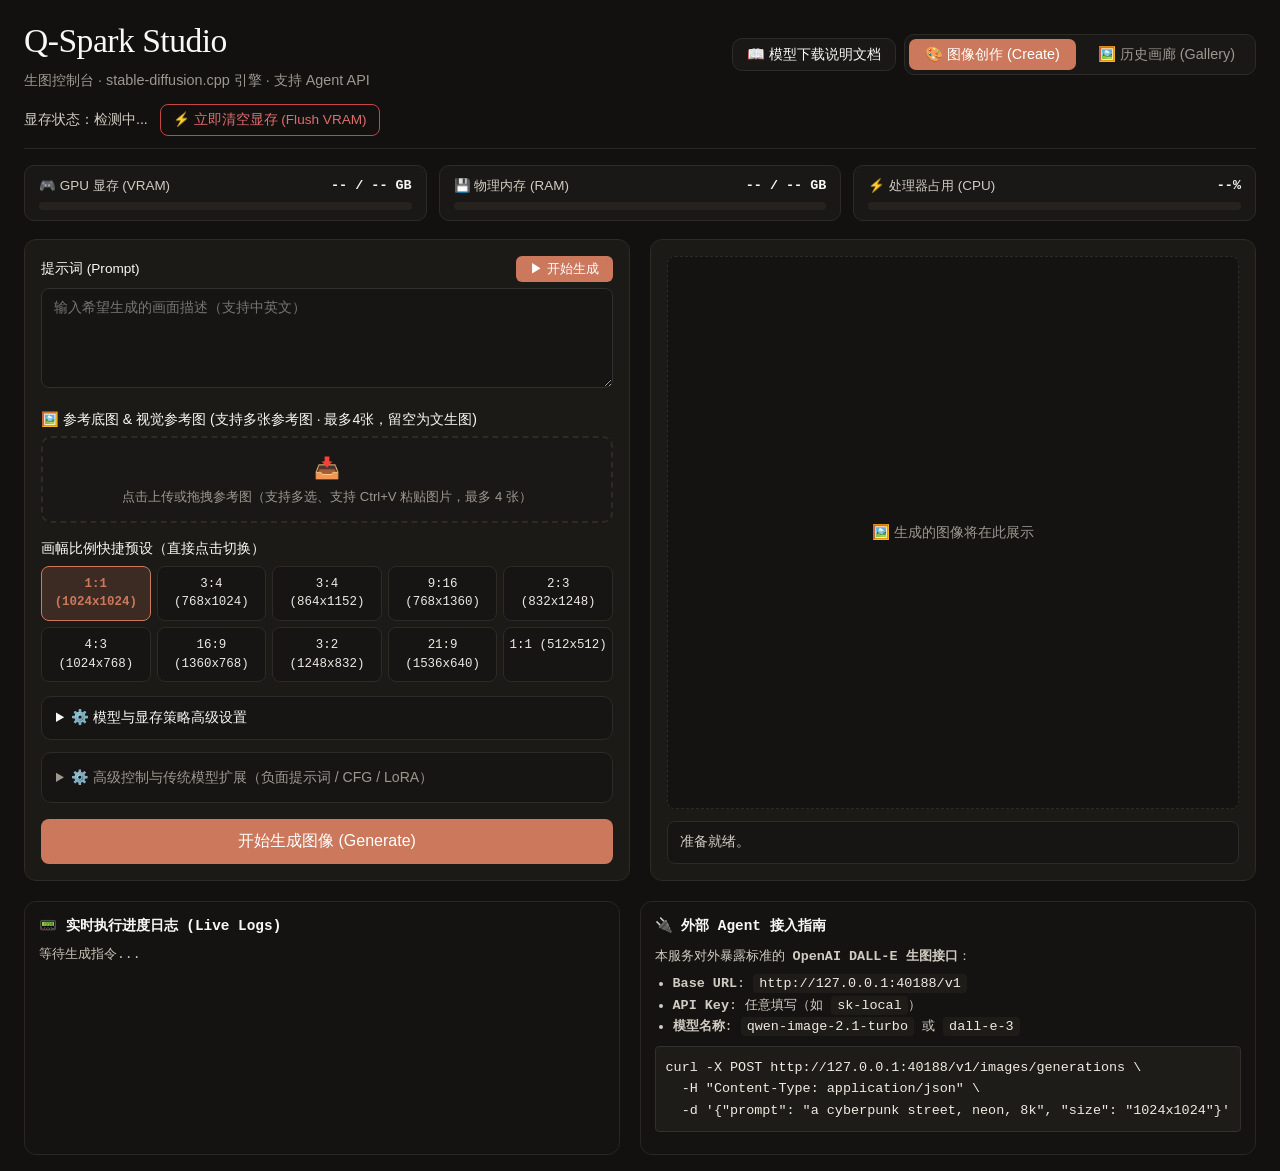
==== commit 8dda095e: "feat: add Fix-convert tool, update model guides and UI polish for v0.2.2" ====
--- a/static/index.html
+++ b/static/index.html
@@ -15,9 +15,14 @@
             <div class="dark-title">Q-Spark Studio</div>
             <div class="dark-subtitle">生图控制台 · stable-diffusion.cpp 引擎 · 支持 Agent API</div>
         </div>
-        <div class="header-nav-tabs">
-            <button class="nav-tab active" id="tab-create-btn">🎨 图像创作 (Create)</button>
-            <button class="nav-tab" id="tab-gallery-btn">🖼️ 历史画廊 (Gallery)</button>
+        <div style="display: flex; align-items: center; gap: 8px;">
+            <button class="nav-tab" id="open-doc-btn" style="background: var(--bg-subcard); border: 1px solid var(--border-color); padding: 6px 14px; border-radius: 10px; color: var(--text-title); font-weight: 500; cursor: pointer; display: flex; align-items: center; gap: 6px;" title="查看模型下载说明文档与配置指南">
+                📖 模型下载说明文档
+            </button>
+            <div class="header-nav-tabs">
+                <button class="nav-tab active" id="tab-create-btn">🎨 图像创作 (Create)</button>
+                <button class="nav-tab" id="tab-gallery-btn">🖼️ 历史画廊 (Gallery)</button>
+            </div>
         </div>
         <div class="header-actions">
             <span class="vram-badge" id="vram-status-text">显存状态：检测中...</span>
@@ -68,7 +73,7 @@
                     <label for="prompt-input" style="margin: 0;">提示词 (Prompt)</label>
                     <button type="button" class="btn-coral" id="generate-btn-top" style="width: auto; padding: 4px 14px; font-size: 0.82rem; border-radius: 6px;">▶ 开始生成</button>
                 </div>
-                <textarea id="prompt-input" rows="5" placeholder="输入希望生成的画面描述（支持中英文，已去除所有审查限制）..."></textarea>
+                <textarea id="prompt-input" rows="5" placeholder="输入希望生成的画面描述（支持中英文）"></textarea>
             </div>
 
             <!-- 图生图 / 多模态参考图卡片 -->
@@ -163,15 +168,6 @@
                             <button class="btn-secondary" id="add-dir-btn">➕ 添加新预设</button>
                         </div>
                     </div>
-
-                    <!-- 模型下载说明文档 (懒加载) -->
-                    <details id="doc-details">
-                        <summary>📖 模型下载说明文档</summary>
-                        <div class="details-body markdown-doc" id="doc-content">
-                            <em>加载中...</em>
-                        </div>
-                    </details>
-
                     <div class="form-group">
                         <label for="diff-select">降噪主模型 (diffusion_models)</label>
                         <select id="diff-select"></select>
@@ -223,9 +219,9 @@
                 </div>
             </details>
  
-            <!-- 高级参数设置（传统模型 / CFG / 负面词 / LoRA） -->
+            <!-- 高级参数设置（传统模型 / CFG / 负面提示词 / LoRA） -->
             <details class="model-select-group" style="margin-bottom: 16px;" id="advanced-params-drawer">
-                <summary style="font-size: 0.88rem; font-weight: 500; cursor: pointer; color: var(--text-muted); padding: 4px 0;">⚙️ 高级控制与传统模型扩展（负面词 / CFG / LoRA）</summary>
+                <summary style="font-size: 0.88rem; font-weight: 500; cursor: pointer; color: var(--text-muted); padding: 4px 0;">⚙️ 高级控制与传统模型扩展（负面提示词 / CFG / LoRA）</summary>
                 <div style="margin-top: 12px;">
                     <div class="form-group">
                         <label for="negative-prompt-input">负面提示词 (Negative Prompt)</label>
@@ -378,12 +374,16 @@
                         <strong style="font-size: 0.85rem;">挂载 LoRA：</strong>
                         <div id="modal-loras" style="display: flex; flex-wrap: wrap; gap: 6px; margin-top: 4px;"></div>
                     </div>
-                    <div style="display: flex; gap: 8px; margin-top: 14px; flex-wrap: wrap;">
-                        <button class="btn-coral" id="modal-reuse-btn" style="flex: 1;">⚡ 参数重绘</button>
-                        <button class="btn-secondary" id="modal-img2img-btn" style="flex: 1;">🔄 图生图</button>
-                        <button class="btn-secondary" id="modal-inpaint-btn" style="flex: 1; border-color: rgba(236,72,153,0.4); color: #f472b6;">🖌️ 局部重绘</button>
-                        <button class="btn-secondary" id="modal-copy-btn" style="flex: 0.8;">📋 复制提示词</button>
-                        <a id="modal-dl-btn" href="" download class="btn-secondary" style="text-decoration: none; display: flex; align-items: center; justify-content: center; padding: 0 10px;">⬇️ 下载</a>
+                    <div style="display: flex; flex-direction: column; gap: 8px; margin-top: 14px;">
+                        <div style="display: flex; gap: 8px;">
+                            <button class="btn-coral" id="modal-reuse-btn" style="flex: 1; white-space: nowrap; padding: 8px 6px; font-size: 0.84rem;">参数重绘</button>
+                            <button class="btn-secondary" id="modal-img2img-btn" style="flex: 1; white-space: nowrap; padding: 8px 6px; font-size: 0.84rem;">图生图</button>
+                            <button class="btn-secondary" id="modal-inpaint-btn" style="flex: 1; white-space: nowrap; padding: 8px 6px; font-size: 0.84rem; border-color: rgba(236,72,153,0.4); color: #f472b6;">局部重绘</button>
+                        </div>
+                        <div style="display: flex; gap: 8px;">
+                            <button class="btn-secondary" id="modal-copy-btn" style="flex: 1; white-space: nowrap; padding: 8px 6px; font-size: 0.84rem;">复制提示词</button>
+                            <a id="modal-dl-btn" href="" download class="btn-secondary" style="flex: 1; text-decoration: none; display: inline-flex; align-items: center; justify-content: center; white-space: nowrap; padding: 8px 6px; font-size: 0.84rem;">下载</a>
+                        </div>
                     </div>
                 </div>
             </div>
@@ -489,6 +489,21 @@
         </div>
     </div>
 
+    <!-- 模型下载说明文档弹窗 -->
+    <div id="doc-modal" class="modal-overlay">
+        <div class="modal-card" style="max-width: 880px; width: 92%; max-height: 85vh; display: flex; flex-direction: column; padding: 0;">
+            <div style="display: flex; justify-content: space-between; align-items: center; padding: 16px 24px; border-bottom: 1px solid var(--border-color);">
+                <div style="font-size: 1.15rem; font-weight: 600; color: var(--text-title); display: flex; align-items: center; gap: 8px;">
+                    📖 模型下载说明文档与配置指南
+                </div>
+                <button id="doc-modal-close-btn" class="btn-secondary" style="padding: 4px 10px; font-size: 0.9rem;">✕ 关闭</button>
+            </div>
+            <div class="markdown-doc" id="doc-content" style="padding: 20px 26px; overflow-y: auto; flex: 1; font-size: 0.92rem; line-height: 1.65;">
+                <em>加载中...</em>
+            </div>
+        </div>
+    </div>
+
     <!-- 前端交互逻辑 -->
     <script>
         let currentW = 1024;
@@ -721,9 +736,12 @@
             });
         });
 
-        // 懒加载说明文档
-        document.getElementById('doc-details').addEventListener('toggle', async (e) => {
-            if (e.target.open && !docLoaded) {
+        // 模型下载说明文档弹窗
+        async function openDocModal() {
+            const modal = document.getElementById('doc-modal');
+            if (!modal) return;
+            modal.classList.add('active');
+            if (!docLoaded) {
                 try {
                     const res = await fetch('/api/docs/models');
                     const data = await res.json();
@@ -733,6 +751,17 @@
                     document.getElementById('doc-content').innerText = "加载说明文档失败。";
                 }
             }
+        }
+
+        function closeDocModal() {
+            const modal = document.getElementById('doc-modal');
+            if (modal) modal.classList.remove('active');
+        }
+
+        document.getElementById('open-doc-btn')?.addEventListener('click', openDocModal);
+        document.getElementById('doc-modal-close-btn')?.addEventListener('click', closeDocModal);
+        document.getElementById('doc-modal')?.addEventListener('click', (e) => {
+            if (e.target.id === 'doc-modal') closeDocModal();
         });
 
         // 切换并重新扫描选中的预设目录
@@ -1241,11 +1270,11 @@
                             <div class="gallery-prompt" onclick="openGalleryDetail(${idx})" title="${safePrompt}">${safePrompt}</div>
                             <div style="font-size: 0.76rem; color: var(--text-muted); margin-bottom: 6px;">📅 ${timeStr}</div>
                             <div class="gallery-actions">
-                                <button class="btn-coral" onclick="reuseGalleryItem(${idx})">⚡ 复用</button>
-                                <button class="btn-secondary" onclick="sendToImg2Img(${idx})" title="以此图作为底图进行图生图">🔄 垫图</button>
-                                <button class="btn-secondary" onclick="sendToInpaint(${idx})" title="涂抹该图进行局部重绘" style="color: #f472b6;">🖌️ 重绘</button>
-                                <button class="btn-secondary" onclick="copyPromptText('${encodeURIComponent(item.prompt || '')}')">📋 复制</button>
-                                <button class="btn-flush" onclick="deleteGalleryItem('${item.filename}')" style="color: var(--danger-text);">🗑️</button>
+                                <button class="btn-coral" onclick="reuseGalleryItem(${idx})">复用</button>
+                                <button class="btn-secondary" onclick="sendToImg2Img(${idx})" title="以此图作为底图进行图生图">垫图</button>
+                                <button class="btn-secondary" onclick="sendToInpaint(${idx})" title="涂抹该图进行局部重绘" style="color: #f472b6;">重绘</button>
+                                <button class="btn-secondary" onclick="copyPromptText('${encodeURIComponent(item.prompt || '')}')">复制</button>
+                                <button class="btn-flush" onclick="deleteGalleryItem('${item.filename}')" style="color: var(--danger-text);" title="删除图片">删除</button>
                             </div>
                         </div>
                     </div>
@@ -1379,6 +1408,11 @@
                 const inpaintModal = document.getElementById('inpaint-modal');
                 if (inpaintModal && inpaintModal.classList.contains('active')) {
                     closeInpaintModal();
+                    return;
+                }
+                const docModal = document.getElementById('doc-modal');
+                if (docModal && docModal.classList.contains('active')) {
+                    closeDocModal();
                     return;
                 }
                 const modal = document.getElementById('gallery-modal');
--- a/static/theme.css
+++ b/static/theme.css
@@ -489,6 +489,14 @@
 .markdown-doc th {
     background-color: #211e1a;
     color: var(--text-title);
+    white-space: nowrap;
+}
+
+.markdown-doc td:first-child,
+.markdown-doc td:nth-child(3),
+.markdown-doc td:nth-child(4),
+.markdown-doc td:nth-child(5) {
+    white-space: nowrap;
 }
 
 .markdown-doc a {
@@ -695,15 +703,20 @@
 }
 .gallery-actions {
     display: flex;
-    gap: 8px;
+    gap: 6px;
+    align-items: center;
     margin-top: auto;
     border-top: 1px solid var(--border-subtle);
     padding-top: 10px;
 }
 .gallery-actions button {
     flex: 1;
-    font-size: 0.80rem;
-    padding: 6px 8px;
+    font-size: 0.78rem;
+    padding: 6px 2px;
+    white-space: nowrap;
+    word-break: keep-all;
+    text-align: center;
+    min-width: 0;
 }
 
 /* LoRA 标签 */
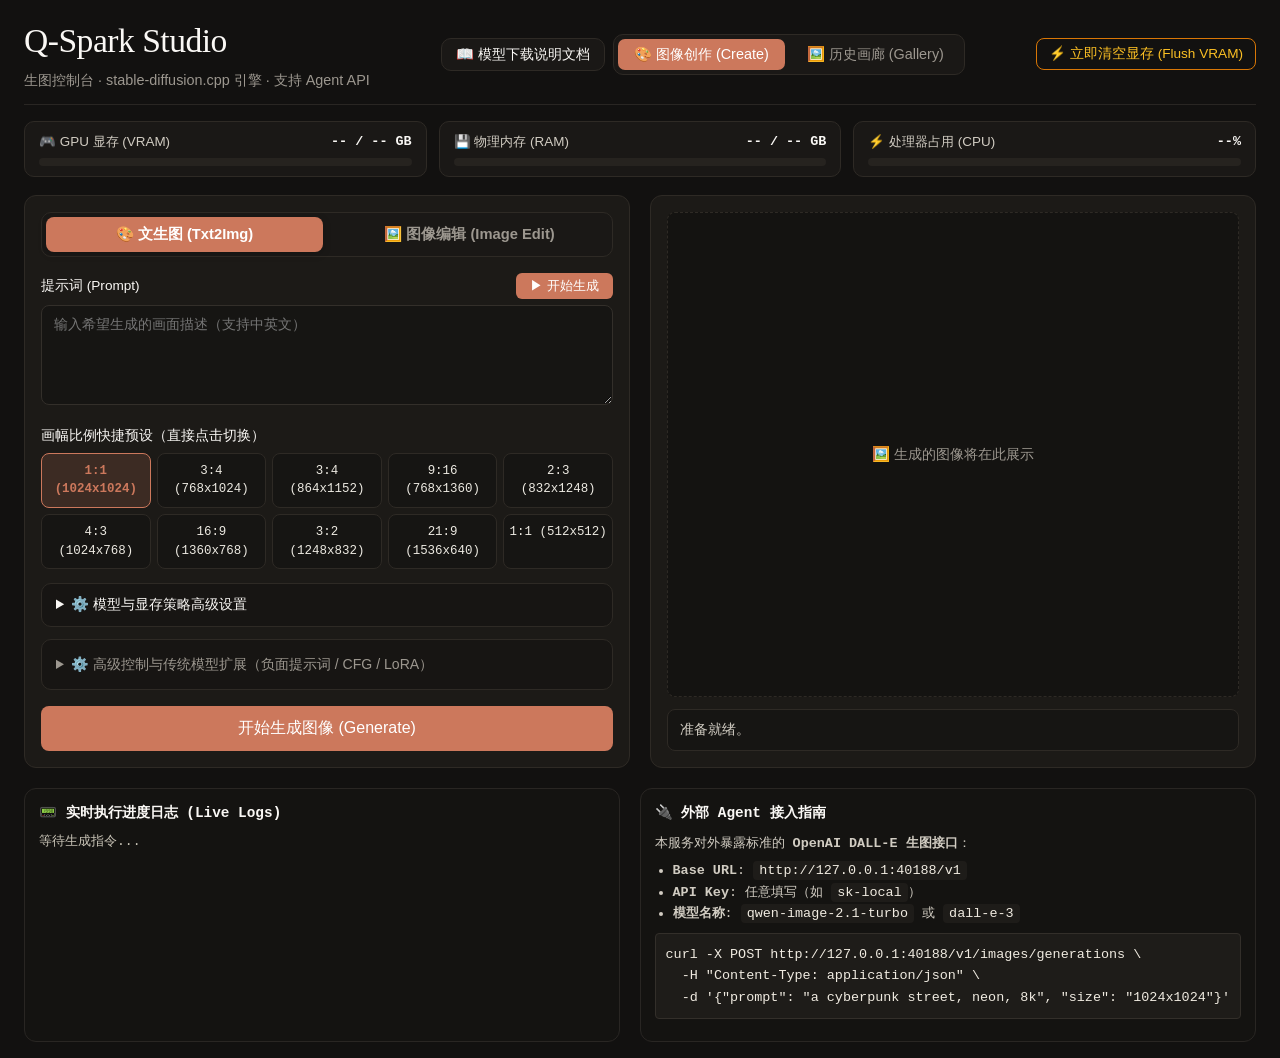
==== commit 3e574893: "release: v0.2.1 - Qwen-Image 2.1 viggle turbo instruction editing, dead code cleanup, portable CUDA " ====
--- a/static/index.html
+++ b/static/index.html
@@ -25,7 +25,7 @@
             </div>
         </div>
         <div class="header-actions">
-            <span class="vram-badge" id="vram-status-text">显存状态：检测中...</span>
+            <button class="btn-stop" id="stop-task-btn" style="display: none;" title="终止当前正在进行的生成任务">⏹️ 停止任务 (Stop Task)</button>
             <button class="btn-flush" id="flush-btn">⚡ 立即清空显存 (Flush VRAM)</button>
         </div>
     </header>
@@ -68,6 +68,12 @@
     <main class="workspace-grid">
         <!-- 左侧输入与控制面板 -->
         <div class="card">
+            <!-- 创作模式 Tab: 文生图 vs 图像编辑 -->
+            <div class="mode-tabs-container">
+                <button type="button" class="mode-tab-btn active" id="mode-tab-t2i">🎨 文生图 (Txt2Img)</button>
+                <button type="button" class="mode-tab-btn" id="mode-tab-edit">🖼️ 图像编辑 (Image Edit)</button>
+            </div>
+
             <div class="form-group">
                 <div style="display: flex; justify-content: space-between; align-items: center; margin-bottom: 6px;">
                     <label for="prompt-input" style="margin: 0;">提示词 (Prompt)</label>
@@ -76,10 +82,10 @@
                 <textarea id="prompt-input" rows="5" placeholder="输入希望生成的画面描述（支持中英文）"></textarea>
             </div>
 
-            <!-- 图生图 / 多模态参考图卡片 -->
-            <div class="form-group" style="margin-bottom: 16px;">
+            <!-- 图像编辑 / 多模态参考图卡片 (仅在图像编辑模式下显示) -->
+            <div id="image-edit-section" class="form-group" style="display: none; margin-bottom: 16px;">
                 <div style="display: flex; justify-content: space-between; align-items: center; margin-bottom: 6px;">
-                    <label style="margin: 0; font-weight: 500; font-size: 0.88rem;">🖼️ 参考底图 & 视觉参考图 (支持多张参考图 · 最多4张，留空为文生图)</label>
+                    <label style="margin: 0; font-weight: 500; font-size: 0.88rem;">🖼️ 待编辑参考图 (支持 1~4 张 · 指令驱动重绘)</label>
                     <button id="clear-init-img-btn" class="btn-secondary" style="display: none; padding: 2px 8px; font-size: 0.78rem; color: #ff6b6b;">✕ 清空全部</button>
                 </div>
                 
@@ -88,7 +94,7 @@
                     <input type="file" id="init-img-file-input" accept="image/*" multiple style="display: none;">
                     <div class="dropzone-hint">
                         <span style="font-size: 1.3rem;">📥</span>
-                        <div style="font-size: 0.82rem; color: var(--text-muted); margin-top: 4px;">点击上传或拖拽参考图（支持多选、支持 Ctrl+V 粘贴图片，最多 4 张）</div>
+                        <div style="font-size: 0.82rem; color: var(--text-muted); margin-top: 4px;">点击上传或拖拽参考图（支持多选、支持 Ctrl+V 粘贴，最多 4 张）</div>
                     </div>
                 </div>
 
@@ -99,28 +105,11 @@
                         <div id="init-img-size-badge" class="init-size-badge">-- x --</div>
                     </div>
                     <div class="init-controls">
-                        <div style="display: flex; justify-content: space-between; align-items: center; margin-bottom: 4px;">
-                            <label for="strength-input" style="font-size: 0.82rem; margin: 0; font-weight: 500;">重绘幅度 (Strength)</label>
-                            <span id="strength-val-text" style="font-size: 0.82rem; color: var(--primary); font-weight: 600;">0.65</span>
+                        <div style="font-size: 0.82rem; color: var(--text-primary); font-weight: 500; margin-bottom: 4px;">
+                            ✨ 多模态参考引导重绘
                         </div>
-                        <input type="range" id="strength-input" min="0.10" max="1.00" step="0.05" value="0.65" style="width: 100%; accent-color: var(--primary);">
-                        <div style="font-size: 0.76rem; color: var(--text-muted); margin-top: 4px;">
-                            * 0.3~0.5 细微调整 | 0.6~0.7 风格重构 | 0.8+ 几乎重画
-                        </div>
-                        <button id="apply-init-size-btn" class="btn-secondary" style="font-size: 0.78rem; padding: 5px 8px; margin-top: 8px; width: 100%;">
-                            📐 自动匹配主图宽高比例
-                        </button>
-                        <div style="display: flex; gap: 6px; margin-top: 6px;">
-                            <button id="open-inpaint-btn" class="btn-secondary" style="flex: 1; font-size: 0.78rem; padding: 5px 6px; border-color: rgba(236,72,153,0.4); color: #f472b6;">
-                                🖌️ 局部重绘 (Inpaint)
-                            </button>
-                            <button id="quick-outpaint-btn" class="btn-secondary" style="flex: 1; font-size: 0.78rem; padding: 5px 6px; border-color: rgba(96,165,250,0.4); color: #60a5fa;">
-                                📐 画面扩图 (Outpaint)
-                            </button>
-                        </div>
-                        <div id="mask-status-badge" class="mask-status-badge" style="display: none;">
-                            <span>✓ 蒙版已就绪 (局部重绘)</span>
-                            <button id="clear-mask-btn" style="background: none; border: none; color: #ff6b6b; cursor: pointer; font-size: 0.76rem;">✕ 移除</button>
+                        <div style="font-size: 0.76rem; color: var(--text-muted); line-height: 1.45;">
+                            通过提示词驱动编辑（如上色、换装、变更场景），从纯噪波完整去噪渲染，无需手工涂抹蒙版。
                         </div>
                     </div>
                 </div>
@@ -377,87 +366,13 @@
                     <div style="display: flex; flex-direction: column; gap: 8px; margin-top: 14px;">
                         <div style="display: flex; gap: 8px;">
                             <button class="btn-coral" id="modal-reuse-btn" style="flex: 1; white-space: nowrap; padding: 8px 6px; font-size: 0.84rem;">参数重绘</button>
-                            <button class="btn-secondary" id="modal-img2img-btn" style="flex: 1; white-space: nowrap; padding: 8px 6px; font-size: 0.84rem;">图生图</button>
-                            <button class="btn-secondary" id="modal-inpaint-btn" style="flex: 1; white-space: nowrap; padding: 8px 6px; font-size: 0.84rem; border-color: rgba(236,72,153,0.4); color: #f472b6;">局部重绘</button>
+                            <button class="btn-secondary" id="modal-img2img-btn" style="flex: 1; white-space: nowrap; padding: 8px 6px; font-size: 0.84rem;">送入编辑</button>
                         </div>
                         <div style="display: flex; gap: 8px;">
                             <button class="btn-secondary" id="modal-copy-btn" style="flex: 1; white-space: nowrap; padding: 8px 6px; font-size: 0.84rem;">复制提示词</button>
                             <a id="modal-dl-btn" href="" download class="btn-secondary" style="flex: 1; text-decoration: none; display: inline-flex; align-items: center; justify-content: center; white-space: nowrap; padding: 8px 6px; font-size: 0.84rem;">下载</a>
                         </div>
                     </div>
-                </div>
-            </div>
-        </div>
-    </div>
-
-    <!-- 局部重绘 (Inpainting) 蒙版涂抹弹窗工作台 -->
-    <div id="inpaint-modal" class="modal-overlay">
-        <div class="inpaint-modal-card">
-            <div style="display: flex; justify-content: space-between; align-items: center; padding: 14px 20px; border-bottom: 1px solid var(--border-subtle);">
-                <div style="font-size: 1.1rem; font-weight: 600; color: var(--text-title);">🖌️ 图像编辑工作台 · 局部重绘 & 画面扩图 (Inpainting & Outpainting)</div>
-                <button id="inpaint-close-btn" class="btn-secondary" style="padding: 4px 10px; font-size: 0.9rem;">✕ 关闭</button>
-            </div>
-            
-            <div class="inpaint-toolbar">
-                <div class="inpaint-tools-left">
-                    <button id="tool-brush-btn" class="tool-btn active">🖌️ 画笔</button>
-                    <button id="tool-eraser-btn" class="tool-btn">🧹 橡皮擦</button>
-                    <button id="tool-invert-btn" class="tool-btn" title="反转涂抹选区：涂抹人物主体后点击反选，即可一键保护主体并遮罩全部背景">🔄 反选选区</button>
-                    <div style="display: flex; align-items: center; gap: 6px; margin-left: 6px;">
-                        <span style="font-size: 0.80rem; color: var(--text-muted);">粗细:</span>
-                        <input type="range" id="brush-size-input" min="5" max="150" value="40" style="width: 90px; accent-color: var(--primary);">
-                        <span id="brush-size-text" style="font-size: 0.80rem; font-family: var(--font-mono); color: var(--primary); min-width: 32px;">40px</span>
-                    </div>
-                    <button id="toggle-outpaint-bar-btn" class="tool-btn" style="border-color: rgba(96,165,250,0.5); color: #60a5fa;" title="展开画面扩图工具栏">📐 画面扩图 ▾</button>
-                </div>
-                <div class="inpaint-tools-right">
-                    <button id="tool-clear-btn" class="btn-secondary" style="font-size: 0.82rem; padding: 4px 10px; white-space: nowrap;">🗑️ 清空涂抹</button>
-                    <button id="tool-reset-outpaint-btn" class="btn-secondary" style="font-size: 0.82rem; padding: 4px 10px; white-space: nowrap;" title="还原为扩图前的原始底图尺寸与画幅">🔄 清空扩图</button>
-                    <button id="inpaint-apply-btn" class="btn-coral" style="font-size: 0.82rem; padding: 4px 16px; white-space: nowrap;">✓ 完成并应用蒙版</button>
-                </div>
-            </div>
-
-            <!-- 画面扩图 (Outpainting) 工具条 (方案 A 与 方案 B 整合) -->
-            <div id="outpaint-toolbar-panel" class="outpaint-panel" style="display: none;">
-                <div class="outpaint-row">
-                    <span class="outpaint-label">📐 方案 A · 目标比例扩图：</span>
-                    <div class="outpaint-btns">
-                        <button type="button" class="outpaint-btn" data-ratio="16:9">16:9 横屏</button>
-                        <button type="button" class="outpaint-btn" data-ratio="9:16">9:16 竖屏</button>
-                        <button type="button" class="outpaint-btn" data-ratio="4:3">4:3 标准</button>
-                        <button type="button" class="outpaint-btn" data-ratio="3:4">3:4 人像</button>
-                        <button type="button" class="outpaint-btn" data-ratio="3:2">3:2 相机</button>
-                        <button type="button" class="outpaint-btn" data-ratio="2:3">2:3 竖版</button>
-                        <button type="button" class="outpaint-btn" data-ratio="21:9">21:9 宽银幕</button>
-                        <button type="button" class="outpaint-btn" data-ratio="1:1">1:1 正方</button>
-                    </div>
-                </div>
-                <div class="outpaint-row" style="margin-top: 4px;">
-                    <span class="outpaint-label">🧭 方案 B · 自由方向外延：</span>
-                    <div class="outpaint-btns">
-                        <button type="button" class="outpaint-btn" data-dir="left">⬅ 向左扩展</button>
-                        <button type="button" class="outpaint-btn" data-dir="right">➡ 向右扩展</button>
-                        <button type="button" class="outpaint-btn" data-dir="top">⬆ 向上扩展</button>
-                        <button type="button" class="outpaint-btn" data-dir="bottom">⬇ 向下扩展</button>
-                        <button type="button" class="outpaint-btn" data-dir="x-both">↔ 左右对称</button>
-                        <button type="button" class="outpaint-btn" data-dir="y-both">↕ 上下对称</button>
-                    </div>
-                    <div style="display: flex; align-items: center; gap: 4px; margin-left: 6px; flex-shrink: 0; white-space: nowrap;">
-                        <span style="font-size: 0.74rem; color: var(--text-muted); white-space: nowrap;">外延比例:</span>
-                        <select id="outpaint-scale-select" style="width: auto; font-size: 0.74rem; padding: 2px 4px; background: var(--bg-card); color: var(--text-primary); border: 1px solid var(--border-color); border-radius: 4px;">
-                            <option value="0.25">+25%</option>
-                            <option value="0.35" selected>+35%</option>
-                            <option value="0.50">+50%</option>
-                        </select>
-                    </div>
-                </div>
-            </div>
-
-            <div class="inpaint-canvas-viewport" id="inpaint-viewport">
-                <div class="inpaint-stage-wrapper" id="inpaint-stage">
-                    <img id="inpaint-bg-img" class="inpaint-bg-img" src="" alt="涂抹底图">
-                    <canvas id="inpaint-mask-canvas" class="inpaint-mask-canvas"></canvas>
-                    <div id="brush-cursor" class="brush-cursor"></div>
                 </div>
             </div>
         </div>
@@ -509,6 +424,7 @@
         let currentW = 1024;
         let currentH = 1024;
         let isGenerating = false;
+        let currentAbortController = null;
         let logLines = ["等待生成指令...\n"];
         let docLoaded = false;
         let currentLoRAs = [];
@@ -658,7 +574,6 @@
                 const res = await fetch('/api/config');
                 const data = await res.json();
 
-                document.getElementById('vram-status-text').innerText = `显存状态：${data.status_text}`;
                 document.getElementById('api-model-info').innerText = data.api_status_text;
                 populateDirSelect(data.models_dir_history, data.models_dir);
 
@@ -715,12 +630,25 @@
         }
 
         function updateStepsSuggestion() {
-            const diffM = document.getElementById('diff-select').value || '';
+            const diffM = (document.getElementById('diff-select')?.value || '').toLowerCase();
             const stepsInput = document.getElementById('steps-input');
-            if (diffM.toLowerCase().includes('6step')) {
-                stepsInput.value = 6;
-            } else {
-                stepsInput.value = 8;
+            if (stepsInput) {
+                if (diffM.includes('6step') || diffM.includes('viggle')) {
+                    stepsInput.value = 6;
+                } else if (diffM.includes('turbo')) {
+                    stepsInput.value = 8;
+                } else {
+                    stepsInput.value = 25;
+                }
+            }
+            // Z-Image 纯文本生成架构，不支持图像编辑：隐藏 Tab 并切回文生图
+            const isZImage = diffM.includes('z_image') || diffM.includes('z-image');
+            const editTab = document.getElementById('mode-tab-edit');
+            if (editTab) {
+                editTab.style.display = isZImage ? 'none' : '';
+            }
+            if (isZImage && typeof currentStudioMode !== 'undefined' && currentStudioMode === 'edit') {
+                switchStudioMode('txt2img');
             }
         }
 
@@ -899,7 +827,6 @@
             try {
                 const res = await fetch('/api/vram/flush', {method: 'POST'});
                 const data = await res.json();
-                document.getElementById('vram-status-text').innerText = `显存状态：${data.status}`;
                 document.getElementById('gen-info-box').innerText = data.message;
                 fetchMetrics();
             } catch (err) {
@@ -917,9 +844,7 @@
                     headers: {'Content-Type': 'application/json'},
                     body: JSON.stringify({policy: r.value})
                 });
-                const statusRes = await fetch('/api/vram/status');
-                const sData = await statusRes.json();
-                document.getElementById('vram-status-text').innerText = `显存状态：${sData.status}`;
+                fetchMetrics();
             });
         });
 
@@ -977,6 +902,14 @@
             const pFill = document.getElementById('progress-fill');
             const infoBox = document.getElementById('gen-info-box');
 
+            const stopBtn = document.getElementById('stop-task-btn');
+            if (stopBtn) {
+                stopBtn.style.display = 'inline-flex';
+                stopBtn.disabled = false;
+                stopBtn.innerText = '⏹️ 停止任务 (Stop Task)';
+            }
+            currentAbortController = new AbortController();
+
             isGenerating = true;
             genBtn.disabled = true;
             genBtn.innerText = "⏳ 图像生成中...";
@@ -992,13 +925,30 @@
             logLines = [];
             appendLogs(">>> 任务开始...\n");
 
+            const isEditMode = (currentStudioMode === 'edit');
+            if (isEditMode && !currentInitImage && (!extraRefImages || extraRefImages.length === 0)) {
+                showAlert("您当前处于【图像编辑】模式，请先上传待编辑的参考图，或切换到【文生图】模式。", "提示");
+                if (stopBtn) stopBtn.style.display = 'none';
+                isGenerating = false;
+                genBtn.disabled = false;
+                genBtn.innerText = "开始生成图像 (Generate)";
+                if (genBtnTop) {
+                    genBtnTop.disabled = false;
+                    genBtnTop.innerText = "▶ 开始生成";
+                }
+                pWrapper.classList.remove('active');
+                return;
+            }
+
             const allRefs = [];
-            if (currentInitImage) allRefs.push(currentInitImage);
-            if (extraRefImages && extraRefImages.length > 0) {
-                extraRefImages.forEach(item => {
-                    const url = typeof item === 'string' ? item : item?.dataUrl;
-                    if (url) allRefs.push(url);
-                });
+            if (isEditMode) {
+                if (currentInitImage) allRefs.push(currentInitImage);
+                if (extraRefImages && extraRefImages.length > 0) {
+                    extraRefImages.forEach(item => {
+                        const url = typeof item === 'string' ? item : item?.dataUrl;
+                        if (url) allRefs.push(url);
+                    });
+                }
             }
 
             const payload = {
@@ -1014,17 +964,17 @@
                 negative_prompt: document.getElementById('negative-prompt-input')?.value?.trim() || "",
                 cfg_scale: parseFloat(document.getElementById('cfg-input')?.value) || 1.0,
                 loras: currentLoRAs || [],
-                init_image: currentInitImage || null,
-                mask_image: (currentInitImage && currentMaskBase64) ? currentMaskBase64 : null,
-                strength: currentInitImage ? (parseFloat(document.getElementById('strength-input')?.value) || 0.65) : null,
-                ref_images: allRefs.length > 0 ? allRefs : null
+                mode: isEditMode ? 'edit' : 'txt2img',
+                init_image: (!isEditMode && currentInitImage) ? currentInitImage : null,
+                ref_images: (isEditMode && allRefs.length > 0) ? allRefs : null
             };
 
             try {
                 const response = await fetch('/api/generate', {
                     method: 'POST',
                     headers: {'Content-Type': 'application/json'},
-                    body: JSON.stringify(payload)
+                    body: JSON.stringify(payload),
+                    signal: currentAbortController.signal
                 });
 
                 if (!response.ok) {
@@ -1085,9 +1035,15 @@
                     }
                 }
             } catch (err) {
-                infoBox.innerHTML = `❌ <strong>生成失败</strong>: ${err.message}`;
-                appendLogs(`\n[ERROR] ${err.message}\n`);
+                if (err.name === 'AbortError') {
+                    infoBox.innerHTML = `⏹️ <strong>任务已手动终止</strong>`;
+                } else {
+                    infoBox.innerHTML = `❌ <strong>生成失败</strong>: ${err.message}`;
+                    appendLogs(`\n[ERROR] ${err.message}\n`);
+                }
             } finally {
+                if (stopBtn) stopBtn.style.display = 'none';
+                currentAbortController = null;
                 isGenerating = false;
                 genBtn.disabled = false;
                 genBtn.innerText = "开始生成图像 (Generate)";
@@ -1098,6 +1054,50 @@
                 setTimeout(() => {
                     pWrapper.classList.remove('active');
                 }, 1200);
+                fetchMetrics();
+            }
+        });
+
+        // 停止/终止任务按钮处理
+        document.getElementById('stop-task-btn')?.addEventListener('click', async () => {
+            const stopBtn = document.getElementById('stop-task-btn');
+            if (stopBtn) {
+                stopBtn.disabled = true;
+                stopBtn.innerText = "⏳ 正在终止...";
+            }
+            appendLogs("\n>>> ⏹️ 用户请求终止任务，正在停止进程...\n");
+            try {
+                if (currentAbortController) {
+                    currentAbortController.abort();
+                }
+                await fetch('/api/task/stop', { method: 'POST' });
+            } catch (e) {
+                console.error("终止任务异常:", e);
+            } finally {
+                if (stopBtn) {
+                    stopBtn.disabled = false;
+                    stopBtn.innerText = "⏹️ 停止任务 (Stop Task)";
+                    stopBtn.style.display = 'none';
+                }
+                isGenerating = false;
+                const genBtn = document.getElementById('generate-btn');
+                const genBtnTop = document.getElementById('generate-btn-top');
+                if (genBtn) {
+                    genBtn.disabled = false;
+                    genBtn.innerText = "开始生成图像 (Generate)";
+                }
+                if (genBtnTop) {
+                    genBtnTop.disabled = false;
+                    genBtnTop.innerText = "▶ 开始生成";
+                }
+                const pWrapper = document.getElementById('progress-wrapper');
+                const pDesc = document.getElementById('progress-desc');
+                const infoBox = document.getElementById('gen-info-box');
+                if (pDesc) pDesc.innerText = "任务已终止";
+                if (infoBox) infoBox.innerHTML = `⏹️ <strong>任务已由用户手动终止</strong>`;
+                setTimeout(() => {
+                    if (pWrapper) pWrapper.classList.remove('active');
+                }, 1000);
                 fetchMetrics();
             }
         });
@@ -1129,6 +1129,41 @@
         }
         tabCreateBtn.addEventListener('click', () => switchTab('create'));
         tabGalleryBtn.addEventListener('click', () => switchTab('gallery'));
+
+        // 创作模式切换: 文生图 (txt2img) vs 图像编辑 (edit)
+        let currentStudioMode = 'txt2img';
+        const modeTabT2i = document.getElementById('mode-tab-t2i');
+        const modeTabEdit = document.getElementById('mode-tab-edit');
+        const imageEditSection = document.getElementById('image-edit-section');
+
+        function switchStudioMode(mode) {
+            const diffM = (document.getElementById('diff-select')?.value || '').toLowerCase();
+            const isZImage = diffM.includes('z_image') || diffM.includes('z-image');
+            if (isZImage && mode === 'edit') {
+                showAlert("当前选中的扩散模型 (Z-Image) 为纯文本生成架构，不支持参考图与图像编辑。请在模型设置中切换为 Qwen-Image 后使用。", "模型不支持编辑");
+                return;
+            }
+            currentStudioMode = mode;
+            const promptEl = document.getElementById('prompt-input');
+            if (mode === 'edit') {
+                modeTabT2i?.classList.remove('active');
+                modeTabEdit?.classList.add('active');
+                if (imageEditSection) imageEditSection.style.display = 'block';
+                if (promptEl) {
+                    promptEl.placeholder = "输入针对参考图的编辑指令，例如：对照片进行上色，质感自然细腻 / 把人物衣服换成白色T恤（单图无需写'图1'前缀，直接输入要求即可）";
+                }
+            } else {
+                modeTabEdit?.classList.remove('active');
+                modeTabT2i?.classList.add('active');
+                if (imageEditSection) imageEditSection.style.display = 'none';
+                if (promptEl) {
+                    promptEl.placeholder = "输入希望生成的画面描述（支持中英文，例如：一位站在樱花树下的中国少女，唯美光影，大师级杰作）";
+                }
+            }
+        }
+
+        modeTabT2i?.addEventListener('click', () => switchStudioMode('txt2img'));
+        modeTabEdit?.addEventListener('click', () => switchStudioMode('edit'));
 
         // CFG 数值动态展示
         const cfgInput = document.getElementById('cfg-input');
@@ -1246,11 +1281,9 @@
                 const safePrompt = escapeHtml(item.prompt || '');
                 const timeStr = item.created_time || '';
                 const ratioStr = formatAspectRatio(item.width, item.height, item.aspect_ratio);
-                const modeTag = item.mode === 'inpaint'
-                    ? `<span class="gallery-tag" style="color: #f472b6; border-color: rgba(244,114,182,0.35);">🖌️ 局部重绘(S:${item.strength !== undefined ? item.strength : 0.65})</span>`
-                    : (item.mode === 'img2img'
-                        ? `<span class="gallery-tag" style="color: #60a5fa; border-color: rgba(96,165,250,0.35);">🖼️ 图生图(S:${item.strength !== undefined ? item.strength : 0.65})</span>`
-                        : '');
+                const modeTag = item.mode === 'edit'
+                    ? `<span class="gallery-tag" style="color: #60a5fa; border-color: rgba(96,165,250,0.35);">🖼️ 指令编辑</span>`
+                    : '';
 
                 return `
                     <div class="gallery-card">
@@ -1271,8 +1304,7 @@
                             <div style="font-size: 0.76rem; color: var(--text-muted); margin-bottom: 6px;">📅 ${timeStr}</div>
                             <div class="gallery-actions">
                                 <button class="btn-coral" onclick="reuseGalleryItem(${idx})">复用</button>
-                                <button class="btn-secondary" onclick="sendToImg2Img(${idx})" title="以此图作为底图进行图生图">垫图</button>
-                                <button class="btn-secondary" onclick="sendToInpaint(${idx})" title="涂抹该图进行局部重绘" style="color: #f472b6;">重绘</button>
+                                <button class="btn-secondary" onclick="sendToImg2Img(${idx})" title="以此图作为参考图进行二次编辑">编辑</button>
                                 <button class="btn-secondary" onclick="copyPromptText('${encodeURIComponent(item.prompt || '')}')">复制</button>
                                 <button class="btn-flush" onclick="deleteGalleryItem('${item.filename}')" style="color: var(--danger-text);" title="删除图片">删除</button>
                             </div>
@@ -1304,13 +1336,8 @@
             document.getElementById('modal-meta-duration').innerText = item.duration_seconds ? `⚡ ${item.duration_seconds} 秒` : '⚡ --';
 
             const sourceEl = document.getElementById('modal-meta-source');
-            if (item.mode === 'inpaint') {
-                sourceEl.innerText = `🖌️ 局部重绘 (重绘幅度: ${item.strength !== undefined ? item.strength : 0.65})`;
-                sourceEl.className = 'gallery-tag';
-                sourceEl.style.color = '#f472b6';
-                sourceEl.style.borderColor = 'rgba(244,114,182,0.4)';
-            } else if (item.mode === 'img2img') {
-                sourceEl.innerText = `🖼️ 图生图 (重绘幅度: ${item.strength !== undefined ? item.strength : 0.65})`;
+            if (item.mode === 'edit') {
+                sourceEl.innerText = `🖼️ 指令编辑`;
                 sourceEl.className = 'gallery-tag';
                 sourceEl.style.color = '#60a5fa';
                 sourceEl.style.borderColor = 'rgba(96,165,250,0.4)';
@@ -1405,11 +1432,6 @@
                     closeFullscreenViewer();
                     return;
                 }
-                const inpaintModal = document.getElementById('inpaint-modal');
-                if (inpaintModal && inpaintModal.classList.contains('active')) {
-                    closeInpaintModal();
-                    return;
-                }
                 const docModal = document.getElementById('doc-modal');
                 if (docModal && docModal.classList.contains('active')) {
                     closeDocModal();
@@ -1534,10 +1556,6 @@
         let extraRefImages = [];
         let initImageNaturalW = 0;
         let initImageNaturalH = 0;
-        let rawInitImageBeforeOutpaint = null;
-        let rawNaturalWBeforeOutpaint = 0;
-        let rawNaturalHBeforeOutpaint = 0;
-        let rawStrengthBeforeOutpaint = 0.65;
 
         function renderExtraRefs() {
             const section = document.getElementById('extra-ref-section');
@@ -1579,16 +1597,10 @@
             });
         }
 
-        function setInitImage(src, natW = 0, natH = 0, isOutpaint = false) {
+        function setInitImage(src, natW = 0, natH = 0) {
             if (!src) {
                 clearInitImage();
                 return;
-            }
-            if (currentInitImage !== src) {
-                clearMask();
-            }
-            if (!isOutpaint) {
-                rawInitImageBeforeOutpaint = null;
             }
             currentInitImage = src;
             const imgEl = document.getElementById('init-img-preview');
@@ -1617,8 +1629,6 @@
             extraRefImages = [];
             initImageNaturalW = 0;
             initImageNaturalH = 0;
-            rawInitImageBeforeOutpaint = null;
-            clearMask();
             renderExtraRefs();
             document.getElementById('init-img-preview').src = '';
             document.getElementById('init-img-dropzone').style.display = 'block';
@@ -1726,32 +1736,7 @@
             handleMultipleFiles(e.dataTransfer.files);
         });
 
-        document.getElementById('clear-init-img-btn').addEventListener('click', clearInitImage);
-
-        document.getElementById('strength-input').addEventListener('input', (e) => {
-            document.getElementById('strength-val-text').innerText = parseFloat(e.target.value).toFixed(2);
-        });
-
-        document.getElementById('apply-init-size-btn').addEventListener('click', () => {
-            if (!initImageNaturalW || !initImageNaturalH) return;
-            const targetRatio = initImageNaturalW / initImageNaturalH;
-            let closestPill = null;
-            let minDiff = 999;
-            document.querySelectorAll('.preset-pill').forEach(pill => {
-                const pw = parseInt(pill.dataset.w);
-                const ph = parseInt(pill.dataset.h);
-                const pRatio = pw / ph;
-                const diff = Math.abs(pRatio - targetRatio);
-                if (diff < minDiff) {
-                    minDiff = diff;
-                    closestPill = pill;
-                }
-            });
-            if (closestPill) {
-                closestPill.click();
-                showAlert(`已自动匹配并切换至最贴近底图比例的规格：${closestPill.innerText}`, "规格已同步");
-            }
-        });
+        document.getElementById('clear-init-img-btn')?.addEventListener('click', clearInitImage);
 
         // 剪贴板全局 Ctrl+V 粘贴直接垫图 (单图或多图追加)
         window.addEventListener('paste', (e) => {
@@ -1760,6 +1745,7 @@
                     if (item.type.indexOf('image') !== -1) {
                         const blob = item.getAsFile();
                         handleMultipleFiles([blob]);
+                        switchStudioMode('edit');
                         switchTab('create');
                         showAlert("已自动将剪贴板中的截图载入为参考图！", "垫图成功");
                         break;
@@ -1779,564 +1765,15 @@
             if (item.prompt && !document.getElementById('prompt-input').value.trim()) {
                 document.getElementById('prompt-input').value = item.prompt;
             }
+            switchStudioMode('edit');
             switchTab('create');
             window.scrollTo({ top: 0, behavior: 'smooth' });
-            showAlert("已成功将该历史图片载入为图生图底图！可输入新提示词或调节重绘幅度生成。", "底图就绪");
+            showAlert("已成功将该历史图片载入为图像编辑参考图！可输入新编辑指令进行生成。", "底图就绪");
         }
 
         document.getElementById('modal-img2img-btn').addEventListener('click', () => {
             if (activeDetailItem) {
                 sendToImg2ImgDirect(activeDetailItem);
-                document.getElementById('gallery-modal').classList.remove('active');
-            }
-        });
-
-        // ==============================================================================
-        // 局部重绘 (Inpainting) 蒙版涂抹工作台核心逻辑
-        // ==============================================================================
-        let currentMaskBase64 = null;
-        let inpaintBrushMode = 'brush';
-        let inpaintBrushSize = 40;
-        let isPainting = false;
-
-        const inpaintModal = document.getElementById('inpaint-modal');
-        const inpaintBgImg = document.getElementById('inpaint-bg-img');
-        const maskCanvas = document.getElementById('inpaint-mask-canvas');
-        const maskCtx = maskCanvas ? maskCanvas.getContext('2d') : null;
-
-        function clearMask() {
-            currentMaskBase64 = null;
-            if (maskCanvas && maskCtx) {
-                maskCtx.clearRect(0, 0, maskCanvas.width, maskCanvas.height);
-            }
-            const badge = document.getElementById('mask-status-badge');
-            if (badge) badge.style.display = 'none';
-            const openBtn = document.getElementById('open-inpaint-btn');
-            if (openBtn) openBtn.innerText = "🖌️ 涂抹局部重绘区域 (Inpaint)";
-        }
-
-        document.getElementById('clear-mask-btn')?.addEventListener('click', () => {
-            clearMask();
-            showAlert("已移除局部重绘蒙版，当前为整图图生图模式。", "蒙版已移除");
-        });
-
-        function syncInpaintCanvas() {
-            if (!inpaintBgImg || !maskCanvas) return;
-            const natW = inpaintBgImg.naturalWidth || initImageNaturalW || 1024;
-            const natH = inpaintBgImg.naturalHeight || initImageNaturalH || 1024;
-            if (maskCanvas.width !== natW || maskCanvas.height !== natH) {
-                maskCanvas.width = natW;
-                maskCanvas.height = natH;
-            }
-        }
-
-        function openInpaintModal() {
-            if (!currentInitImage) {
-                showAlert("请先上传或选择图生图底图，再进行局部重绘涂抹！", "提示");
-                return;
-            }
-            if (inpaintBgImg.src !== currentInitImage) {
-                inpaintBgImg.onload = () => {
-                    syncInpaintCanvas();
-                };
-                inpaintBgImg.src = currentInitImage;
-            } else {
-                syncInpaintCanvas();
-            }
-            inpaintModal.classList.add('active');
-        }
-
-        function closeInpaintModal() {
-            if (inpaintModal) inpaintModal.classList.remove('active');
-        }
-
-        document.getElementById('open-inpaint-btn')?.addEventListener('click', openInpaintModal);
-        document.getElementById('inpaint-close-btn')?.addEventListener('click', closeInpaintModal);
-        inpaintModal?.addEventListener('click', (e) => {
-            if (e.target.id === 'inpaint-modal') closeInpaintModal();
-        });
-
-        const toolBrushBtn = document.getElementById('tool-brush-btn');
-        const toolEraserBtn = document.getElementById('tool-eraser-btn');
-        const brushCursor = document.getElementById('brush-cursor');
-
-        function updateBrushCursorMode() {
-            if (!brushCursor) return;
-            if (inpaintBrushMode === 'eraser') {
-                brushCursor.style.borderColor = 'rgba(239, 68, 68, 0.95)';
-                brushCursor.style.background = 'rgba(255, 255, 255, 0.2)';
-            } else {
-                brushCursor.style.borderColor = 'rgba(255, 255, 255, 0.95)';
-                brushCursor.style.background = 'rgba(244, 114, 182, 0.25)';
-            }
-        }
-
-        toolBrushBtn?.addEventListener('click', () => {
-            inpaintBrushMode = 'brush';
-            toolBrushBtn.classList.add('active');
-            toolEraserBtn.classList.remove('active');
-            updateBrushCursorMode();
-        });
-
-        toolEraserBtn?.addEventListener('click', () => {
-            inpaintBrushMode = 'eraser';
-            toolEraserBtn.classList.add('active');
-            toolBrushBtn.classList.remove('active');
-            updateBrushCursorMode();
-        });
-
-        const brushSizeInput = document.getElementById('brush-size-input');
-        const brushSizeText = document.getElementById('brush-size-text');
-        brushSizeInput?.addEventListener('input', (e) => {
-            inpaintBrushSize = parseInt(e.target.value) || 40;
-            if (brushSizeText) brushSizeText.innerText = `${inpaintBrushSize}px`;
-            if (brushCursor && maskCanvas && maskCanvas.width) {
-                const rect = maskCanvas.getBoundingClientRect();
-                const visualDiameter = inpaintBrushSize * (rect.width / maskCanvas.width);
-                brushCursor.style.width = Math.max(6, visualDiameter) + 'px';
-                brushCursor.style.height = Math.max(6, visualDiameter) + 'px';
-            }
-        });
-
-        document.getElementById('tool-clear-btn')?.addEventListener('click', () => {
-            if (maskCanvas && maskCtx) {
-                maskCtx.clearRect(0, 0, maskCanvas.width, maskCanvas.height);
-            }
-        });
-
-        // 实时反选遮罩 (WYSIWYG: 画面上立刻翻转粉色与透明区域)
-        function invertMaskCanvas() {
-            if (!maskCanvas || !maskCtx || !maskCanvas.width || !maskCanvas.height) return false;
-            const imgData = maskCtx.getImageData(0, 0, maskCanvas.width, maskCanvas.height);
-            const data = imgData.data;
-            let hasPainted = false;
-            for (let i = 3; i < data.length; i += 4) {
-                if (data[i] > 15) {
-                    hasPainted = true;
-                    break;
-                }
-            }
-            if (!hasPainted) {
-                showAlert("当前画布暂无任何涂抹选区！请先用画笔在画面上涂抹目标主体，再点击反选。", "提示");
-                return false;
-            }
-
-            for (let i = 0; i < data.length; i += 4) {
-                if (data[i + 3] > 15) {
-                    data[i] = 0;
-                    data[i + 1] = 0;
-                    data[i + 2] = 0;
-                    data[i + 3] = 0;
-                } else {
-                    data[i] = 244;
-                    data[i + 1] = 114;
-                    data[i + 2] = 182;
-                    data[i + 3] = 166;
-                }
-            }
-            maskCtx.putImageData(imgData, 0, 0);
-            return true;
-        }
-
-        document.getElementById('tool-invert-btn')?.addEventListener('click', () => {
-            const ok = invertMaskCanvas();
-            if (ok) {
-                showAlert("已完成遮罩反选！原本遮罩的区域现在已完全保护透明，原透明区域已覆盖粉色重绘遮罩。", "反选成功");
-            }
-        });
-
-        // 扩图工具条展开收起联动
-        const outpaintPanel = document.getElementById('outpaint-toolbar-panel');
-        const toggleOutpaintBtn = document.getElementById('toggle-outpaint-bar-btn');
-
-        function toggleOutpaintPanel(forceOpen = null) {
-            if (!outpaintPanel) return;
-            const isOpen = forceOpen !== null ? forceOpen : (outpaintPanel.style.display === 'none');
-            outpaintPanel.style.display = isOpen ? 'flex' : 'none';
-            if (toggleOutpaintBtn) {
-                toggleOutpaintBtn.innerText = isOpen ? '📐 画面扩图 ▴' : '📐 画面扩图 ▾';
-                if (isOpen) toggleOutpaintBtn.classList.add('active');
-                else toggleOutpaintBtn.classList.remove('active');
-            }
-        }
-
-        toggleOutpaintBtn?.addEventListener('click', () => toggleOutpaintPanel());
-        document.getElementById('quick-outpaint-btn')?.addEventListener('click', () => {
-            openInpaintModal();
-            toggleOutpaintPanel(true);
-        });
-
-        // 扩图核心执行逻辑 (方案 A 比例扩图 & 方案 B 方向外延)
-        function executeOutpaint(type, param) {
-            if (!currentInitImage) {
-                showAlert("请先上传或选择底图，才能进行画面扩图！", "提示");
-                return;
-            }
-
-            const tempImg = new Image();
-            tempImg.crossOrigin = 'anonymous';
-            tempImg.onload = () => {
-                let W_orig = tempImg.naturalWidth;
-                let H_orig = tempImg.naturalHeight;
-                let W_new = W_orig;
-                let H_new = H_orig;
-                let dx = 0;
-                let dy = 0;
-
-                if (type === 'ratio') {
-                    const parts = param.split(':').map(Number);
-                    const targetR = parts[0] / parts[1];
-                    const origR = W_orig / H_orig;
-
-                    if (Math.abs(targetR - origR) < 0.02) {
-                        showAlert(`当前图片比例已经约为 ${param}，无需扩充！`, "提示");
-                        return;
-                    }
-
-                    if (targetR > origR) {
-                        W_new = Math.round((H_orig * targetR) / 16) * 16;
-                        H_new = H_orig;
-                        dx = Math.round((W_new - W_orig) / 2);
-                        dy = 0;
-                    } else {
-                        W_new = W_orig;
-                        H_new = Math.round((W_orig / targetR) / 16) * 16;
-                        dx = 0;
-                        dy = Math.round((H_new - H_orig) / 2);
-                    }
-                } else if (type === 'dir') {
-                    const scale = parseFloat(document.getElementById('outpaint-scale-select')?.value) || 0.35;
-                    if (param === 'left') {
-                        const extW = Math.round((W_orig * scale) / 16) * 16;
-                        W_new = W_orig + extW;
-                        dx = extW;
-                    } else if (param === 'right') {
-                        const extW = Math.round((W_orig * scale) / 16) * 16;
-                        W_new = W_orig + extW;
-                        dx = 0;
-                    } else if (param === 'top') {
-                        const extH = Math.round((H_orig * scale) / 16) * 16;
-                        H_new = H_orig + extH;
-                        dy = extH;
-                    } else if (param === 'bottom') {
-                        const extH = Math.round((H_orig * scale) / 16) * 16;
-                        H_new = H_orig + extH;
-                        dy = 0;
-                    } else if (param === 'x-both') {
-                        const extSide = Math.round((W_orig * scale / 2) / 16) * 16;
-                        W_new = W_orig + extSide * 2;
-                        dx = extSide;
-                    } else if (param === 'y-both') {
-                        const extSide = Math.round((H_orig * scale / 2) / 16) * 16;
-                        H_new = H_orig + extSide * 2;
-                        dy = extSide;
-                    }
-                }
-
-                // 防止超出 1536 极限引发显存 OOM
-                const maxLimit = 1536;
-                if (Math.max(W_new, H_new) > maxLimit) {
-                    const factor = maxLimit / Math.max(W_new, H_new);
-                    W_new = Math.round((W_new * factor) / 16) * 16;
-                    H_new = Math.round((H_new * factor) / 16) * 16;
-                    W_orig = Math.round((W_orig * factor) / 16) * 16;
-                    H_orig = Math.round((H_orig * factor) / 16) * 16;
-                    if (type === 'ratio') {
-                        dx = Math.max(0, Math.round((W_new - W_orig) / 2));
-                        dy = Math.max(0, Math.round((H_new - H_orig) / 2));
-                    } else {
-                        dx = Math.round(dx * factor);
-                        dy = Math.round(dy * factor);
-                    }
-                }
-
-                // 1. 构建羽化延伸的扩图底图
-                const padCanvas = document.createElement('canvas');
-                padCanvas.width = W_new;
-                padCanvas.height = H_new;
-                const padCtx = padCanvas.getContext('2d');
-
-                // 边缘模糊填充背景，避免纯黑边框产生接缝瑕疵
-                padCtx.filter = 'blur(16px)';
-                padCtx.drawImage(tempImg, 0, 0, W_new, H_new);
-                padCtx.filter = 'none';
-
-                // 绘制清晰原图
-                padCtx.drawImage(tempImg, dx, dy, W_orig, H_orig);
-
-                const paddedDataUrl = padCanvas.toDataURL('image/png');
-
-                if (!rawInitImageBeforeOutpaint) {
-                    rawInitImageBeforeOutpaint = currentInitImage;
-                    rawNaturalWBeforeOutpaint = W_orig;
-                    rawNaturalHBeforeOutpaint = H_orig;
-                    rawStrengthBeforeOutpaint = parseFloat(document.getElementById('strength-input')?.value) || 0.65;
-                }
-
-                // 2. 载入为新底图 (标明 isOutpaint 保护备份)
-                setInitImage(paddedDataUrl, W_new, H_new, true);
-                if (inpaintBgImg) inpaintBgImg.src = paddedDataUrl;
-
-                // 3. 在 maskCanvas 上精确涂满外延扩图蒙版
-                if (maskCanvas && maskCtx) {
-                    maskCanvas.width = W_new;
-                    maskCanvas.height = H_new;
-                    maskCtx.clearRect(0, 0, W_new, H_new);
-
-                    // 全画布填充粉色重绘遮罩
-                    maskCtx.fillStyle = 'rgba(244, 114, 182, 0.65)';
-                    maskCtx.fillRect(0, 0, W_new, H_new);
-
-                    // 将原图居中区域完全挖空保留
-                    maskCtx.clearRect(dx, dy, W_orig, H_orig);
-                }
-
-                // 4. 同步规格并自动调优重绘幅度至 0.95
-                currentW = W_new;
-                currentH = H_new;
-                document.querySelectorAll('.preset-pill').forEach(pill => {
-                    if (parseInt(pill.dataset.w) === currentW && parseInt(pill.dataset.h) === currentH) {
-                        pill.classList.add('active');
-                    } else {
-                        pill.classList.remove('active');
-                    }
-                });
-
-                const strengthInput = document.getElementById('strength-input');
-                const strengthText = document.getElementById('strength-val-text');
-                if (strengthInput) strengthInput.value = 0.95;
-                if (strengthText) strengthText.innerText = "0.95";
-
-                showAlert(`已成功构建扩图画布 (${W_new} × ${H_new})！\n粉色区域为待补全边框，重绘幅度已优化调至 0.95。您可微调边缘或直接点击“✓ 完成并应用蒙版”。`, "扩图画布已就绪");
-            };
-            tempImg.src = currentInitImage;
-        }
-
-        // 清空扩图并还原为原始底图尺寸与画面
-        document.getElementById('tool-reset-outpaint-btn')?.addEventListener('click', () => {
-            if (!rawInitImageBeforeOutpaint) {
-                showAlert("当前底图尚未执行过扩图操作，无需清空重置。", "提示");
-                return;
-            }
-
-            const restoreSrc = rawInitImageBeforeOutpaint;
-            const restoreW = rawNaturalWBeforeOutpaint;
-            const restoreH = rawNaturalHBeforeOutpaint;
-            const restoreStrength = rawStrengthBeforeOutpaint;
-
-            rawInitImageBeforeOutpaint = null;
-            setInitImage(restoreSrc, restoreW, restoreH);
-            if (inpaintBgImg) {
-                inpaintBgImg.src = restoreSrc;
-            }
-            if (maskCanvas && maskCtx) {
-                maskCanvas.width = restoreW;
-                maskCanvas.height = restoreH;
-                maskCtx.clearRect(0, 0, restoreW, restoreH);
-            }
-
-            currentW = restoreW;
-            currentH = restoreH;
-            document.querySelectorAll('.preset-pill').forEach(pill => {
-                if (parseInt(pill.dataset.w) === currentW && parseInt(pill.dataset.h) === currentH) {
-                    pill.classList.add('active');
-                } else {
-                    pill.classList.remove('active');
-                }
-            });
-
-            const strengthInput = document.getElementById('strength-input');
-            const strengthText = document.getElementById('strength-val-text');
-            if (strengthInput) strengthInput.value = restoreStrength;
-            if (strengthText) strengthText.innerText = restoreStrength.toFixed(2);
-
-            showAlert(`已成功清空扩图边框，并还原为扩图前的原始底图 (${restoreW} × ${restoreH})！`, "扩图已清空");
-        });
-
-        document.querySelectorAll('.outpaint-btn').forEach(btn => {
-            btn.addEventListener('click', () => {
-                if (btn.dataset.ratio) {
-                    executeOutpaint('ratio', btn.dataset.ratio);
-                } else if (btn.dataset.dir) {
-                    executeOutpaint('dir', btn.dataset.dir);
-                }
-            });
-        });
-
-        function getCanvasPos(e) {
-            const rect = maskCanvas.getBoundingClientRect();
-            const clientX = (e.touches && e.touches.length > 0) ? e.touches[0].clientX : e.clientX;
-            const clientY = (e.touches && e.touches.length > 0) ? e.touches[0].clientY : e.clientY;
-            const scaleX = maskCanvas.width / (rect.width || 1);
-            const scaleY = maskCanvas.height / (rect.height || 1);
-            return {
-                x: (clientX - rect.left) * scaleX,
-                y: (clientY - rect.top) * scaleY,
-                scaleRatio: scaleX
-            };
-        }
-
-        function updateBrushCursorPos(e) {
-            if (!brushCursor || !maskCanvas || !maskCanvas.width) return;
-            const rect = maskCanvas.getBoundingClientRect();
-            const clientX = (e.touches && e.touches.length > 0) ? e.touches[0].clientX : e.clientX;
-            const clientY = (e.touches && e.touches.length > 0) ? e.touches[0].clientY : e.clientY;
-            const visualDiameter = inpaintBrushSize * (rect.width / maskCanvas.width);
-            brushCursor.style.width = Math.max(6, visualDiameter) + 'px';
-            brushCursor.style.height = Math.max(6, visualDiameter) + 'px';
-            brushCursor.style.left = (clientX - rect.left) + 'px';
-            brushCursor.style.top = (clientY - rect.top) + 'px';
-            brushCursor.style.display = 'block';
-        }
-
-        function drawStrokeStart(e) {
-            if (!maskCtx) return;
-            isPainting = true;
-            const pos = getCanvasPos(e);
-            const r = (inpaintBrushSize * pos.scaleRatio) / 2;
-            maskCtx.lineCap = 'round';
-            maskCtx.lineJoin = 'round';
-            maskCtx.lineWidth = inpaintBrushSize * pos.scaleRatio;
-
-            if (inpaintBrushMode === 'eraser') {
-                maskCtx.globalCompositeOperation = 'destination-out';
-                maskCtx.strokeStyle = 'rgba(0,0,0,1)';
-                maskCtx.fillStyle = 'rgba(0,0,0,1)';
-            } else {
-                maskCtx.globalCompositeOperation = 'source-over';
-                maskCtx.strokeStyle = 'rgba(244, 114, 182, 0.65)';
-                maskCtx.fillStyle = 'rgba(244, 114, 182, 0.65)';
-            }
-
-            maskCtx.beginPath();
-            maskCtx.arc(pos.x, pos.y, r, 0, Math.PI * 2);
-            maskCtx.fill();
-            maskCtx.beginPath();
-            maskCtx.moveTo(pos.x, pos.y);
-            updateBrushCursorPos(e);
-        }
-
-        function drawStrokeMove(e) {
-            if (!isPainting || !maskCtx) return;
-            const pos = getCanvasPos(e);
-            maskCtx.lineWidth = inpaintBrushSize * pos.scaleRatio;
-            maskCtx.lineTo(pos.x, pos.y);
-            maskCtx.stroke();
-            maskCtx.beginPath();
-            maskCtx.moveTo(pos.x, pos.y);
-            updateBrushCursorPos(e);
-        }
-
-        function drawStrokeEnd() {
-            if (!isPainting) return;
-            isPainting = false;
-            if (maskCtx) maskCtx.beginPath();
-        }
-
-        if (maskCanvas) {
-            maskCanvas.addEventListener('mousedown', (e) => {
-                drawStrokeStart(e);
-            });
-            maskCanvas.addEventListener('mousemove', (e) => {
-                updateBrushCursorPos(e);
-                drawStrokeMove(e);
-            });
-            maskCanvas.addEventListener('mouseenter', (e) => {
-                updateBrushCursorPos(e);
-            });
-            maskCanvas.addEventListener('mouseup', drawStrokeEnd);
-            maskCanvas.addEventListener('mouseleave', () => {
-                if (brushCursor) brushCursor.style.display = 'none';
-                drawStrokeEnd();
-            });
-
-            maskCanvas.addEventListener('touchstart', (e) => {
-                e.preventDefault();
-                drawStrokeStart(e);
-            }, { passive: false });
-            maskCanvas.addEventListener('touchmove', (e) => {
-                e.preventDefault();
-                drawStrokeMove(e);
-            }, { passive: false });
-            maskCanvas.addEventListener('touchend', () => {
-                if (brushCursor) brushCursor.style.display = 'none';
-                drawStrokeEnd();
-            });
-            maskCanvas.addEventListener('touchcancel', () => {
-                if (brushCursor) brushCursor.style.display = 'none';
-                drawStrokeEnd();
-            });
-        }
-
-        // 完成并应用蒙版 (严格所见即所得: 粉色遮罩区域 -> 白色255重绘; 透明区域 -> 黑色0保留)
-        document.getElementById('inpaint-apply-btn')?.addEventListener('click', () => {
-            if (!maskCanvas || !maskCtx || !maskCanvas.width || !maskCanvas.height) {
-                showAlert("画布尚未准备好，请稍候再试。", "提示");
-                return;
-            }
-
-            const imgData = maskCtx.getImageData(0, 0, maskCanvas.width, maskCanvas.height);
-            const data = imgData.data;
-            let hasPainted = false;
-            for (let i = 3; i < data.length; i += 4) {
-                if (data[i] > 15) {
-                    hasPainted = true;
-                    break;
-                }
-            }
-
-            if (!hasPainted) {
-                showAlert("您尚未在图片上涂抹任何重绘区域！请使用画笔涂抹后再点击完成。", "提示");
-                return;
-            }
-
-            const offCanvas = document.createElement('canvas');
-            offCanvas.width = maskCanvas.width;
-            offCanvas.height = maskCanvas.height;
-            const offCtx = offCanvas.getContext('2d');
-            const outData = offCtx.createImageData(maskCanvas.width, maskCanvas.height);
-            const out = outData.data;
-
-            for (let i = 0; i < data.length; i += 4) {
-                const painted = data[i + 3] > 15;
-                const val = painted ? 255 : 0;
-                out[i] = val;
-                out[i + 1] = val;
-                out[i + 2] = val;
-                out[i + 3] = 255;
-            }
-            offCtx.putImageData(outData, 0, 0);
-
-            currentMaskBase64 = offCanvas.toDataURL('image/png');
-            closeInpaintModal();
-
-            const badge = document.getElementById('mask-status-badge');
-            if (badge) badge.style.display = 'inline-flex';
-            const openBtn = document.getElementById('open-inpaint-btn');
-            if (openBtn) openBtn.innerText = "🖌️ 修改重绘蒙版 (已就绪)";
-            showAlert("重绘蒙版已生成就绪！系统将在生成时只重绘涂抹选中的区域。", "蒙版已应用");
-        });
-
-        function sendToInpaint(idx) {
-            const item = currentGalleryItems[idx];
-            if (item) sendToInpaintDirect(item);
-        }
-
-        function sendToInpaintDirect(item) {
-            setInitImage(item.image_url, item.width, item.height);
-            if (item.prompt && !document.getElementById('prompt-input').value.trim()) {
-                document.getElementById('prompt-input').value = item.prompt;
-            }
-            switchTab('create');
-            window.scrollTo({ top: 0, behavior: 'smooth' });
-            setTimeout(() => {
-                openInpaintModal();
-            }, 160);
-        }
-
-        document.getElementById('modal-inpaint-btn')?.addEventListener('click', () => {
-            if (activeDetailItem) {
-                sendToInpaintDirect(activeDetailItem);
                 document.getElementById('gallery-modal').classList.remove('active');
             }
         });
--- a/static/theme.css
+++ b/static/theme.css
@@ -68,11 +68,6 @@
     gap: 12px;
 }
 
-.vram-badge {
-    font-size: 0.88rem;
-    color: var(--text-mono);
-}
-
 /* 硬件监控指标面板 (VRAM / RAM / CPU) */
 .metrics-grid {
     display: grid;
@@ -262,16 +257,44 @@
 }
 
 .btn-flush {
-    border: 1px solid var(--danger);
-    color: var(--danger-text);
+    border: 1px solid #d97706;
+    color: #fbbf24;
     background: transparent;
     border-radius: 8px;
     font-size: 0.85rem;
     padding: 6px 12px;
-}
-
-.btn-flush:hover {
-    background-color: rgba(198, 69, 69, 0.15);
+    cursor: pointer;
+    display: inline-flex;
+    align-items: center;
+    gap: 4px;
+    transition: all 0.2s ease;
+}
+
+.btn-flush:hover:not(:disabled) {
+    background-color: rgba(217, 119, 6, 0.15);
+}
+
+.btn-stop {
+    border: 1px solid #ef4444;
+    color: #f87171;
+    background: transparent;
+    border-radius: 8px;
+    font-size: 0.85rem;
+    padding: 6px 12px;
+    cursor: pointer;
+    display: inline-flex;
+    align-items: center;
+    gap: 4px;
+    transition: all 0.2s ease;
+}
+
+.btn-stop:hover:not(:disabled) {
+    background-color: rgba(239, 68, 68, 0.15);
+}
+
+.btn-stop:disabled, .btn-flush:disabled {
+    opacity: 0.45;
+    cursor: not-allowed;
 }
 
 .btn-secondary {
@@ -623,6 +646,42 @@
 .nav-tab.active {
     background: var(--primary);
     color: #ffffff;
+}
+
+/* 创作模式切换: 文生图 vs 图像编辑 */
+.mode-tabs-container {
+    display: flex;
+    gap: 8px;
+    background: var(--bg-subcard);
+    border: 1px solid var(--border-color);
+    padding: 4px;
+    border-radius: 10px;
+    margin-bottom: 16px;
+}
+.mode-tab-btn {
+    flex: 1;
+    background: transparent;
+    border: none;
+    color: var(--text-muted);
+    font-size: 0.92rem;
+    font-weight: 600;
+    padding: 8px 16px;
+    border-radius: 8px;
+    cursor: pointer;
+    transition: all 0.2s ease;
+    display: flex;
+    align-items: center;
+    justify-content: center;
+    gap: 6px;
+}
+.mode-tab-btn:hover {
+    color: var(--text-primary);
+    background: rgba(255, 255, 255, 0.03);
+}
+.mode-tab-btn.active {
+    background: var(--primary);
+    color: #ffffff;
+    box-shadow: 0 2px 8px rgba(0, 0, 0, 0.2);
 }
 
 /* 画廊网格与卡片 */
@@ -1004,213 +1063,6 @@
     min-width: 0;
 }
 
-/* ==============================================================================
-   局部重绘 (Inpainting) 蒙版涂抹工作台样式
-   ============================================================================== */
-.inpaint-modal-card {
-    background: var(--bg-card);
-    border: 1px solid var(--border-color);
-    border-radius: 16px;
-    max-width: 1080px;
-    width: 95%;
-    max-height: 92vh;
-    display: flex;
-    flex-direction: column;
-    overflow: hidden;
-    box-shadow: 0 24px 64px rgba(0, 0, 0, 0.85);
-    transform: scale(0.95);
-    transition: transform 0.2s cubic-bezier(0.16, 1, 0.3, 1);
-}
-
-.modal-overlay.active .inpaint-modal-card {
-    transform: scale(1);
-}
-
-.inpaint-toolbar {
-    display: flex;
-    align-items: center;
-    justify-content: space-between;
-    padding: 10px 20px;
-    background: var(--bg-subcard);
-    border-bottom: 1px solid var(--border-subtle);
-    gap: 12px;
-    flex-wrap: wrap;
-}
-
-.inpaint-tools-left {
-    display: flex;
-    align-items: center;
-    gap: 10px;
-    flex-wrap: wrap;
-}
-
-.inpaint-tools-right {
-    display: flex;
-    gap: 8px;
-    align-items: center;
-    flex-shrink: 0;
-}
-
-.inpaint-toolbar .btn-secondary,
-.tool-btn {
-    background: var(--bg-card);
-    border: 1px solid var(--border-color);
-    color: var(--text-primary);
-    padding: 5px 12px;
-    border-radius: 6px;
-    font-size: 0.82rem;
-    cursor: pointer;
-    transition: all 0.15s ease;
-    white-space: nowrap !important;
-    word-break: keep-all;
-    flex-shrink: 0;
-}
-
-.tool-btn:hover,
-.inpaint-toolbar .btn-secondary:hover {
-    border-color: var(--primary);
-}
-
-.tool-btn.active {
-    background: var(--primary);
-    border-color: var(--primary);
-    color: #ffffff;
-}
-
-#inpaint-apply-btn {
-    width: auto !important;
-    max-width: fit-content !important;
-    background-color: var(--primary) !important;
-    border: 1px solid var(--primary) !important;
-    color: #ffffff !important;
-    padding: 5px 16px !important;
-    font-size: 0.82rem !important;
-    font-weight: 500;
-    border-radius: 6px;
-    cursor: pointer;
-    white-space: nowrap !important;
-    word-break: keep-all;
-    flex-shrink: 0;
-    transition: all 0.15s ease;
-}
-
-#inpaint-apply-btn:hover {
-    background-color: var(--primary-hover) !important;
-    border-color: var(--primary-hover) !important;
-}
-
-.inpaint-canvas-viewport {
-    flex: 1;
-    display: flex;
-    align-items: center;
-    justify-content: center;
-    overflow: auto;
-    padding: 20px;
-    background: var(--bg-terminal);
-    position: relative;
-    user-select: none;
-}
-
-.inpaint-stage-wrapper {
-    position: relative;
-    box-shadow: 0 10px 36px rgba(0, 0, 0, 0.6);
-    display: inline-block;
-    line-height: 0;
-}
-
-.inpaint-bg-img {
-    display: block;
-    max-width: 80vw;
-    max-height: 65vh;
-    object-fit: contain;
-    user-select: none;
-    pointer-events: none;
-}
-
-.inpaint-mask-canvas {
-    position: absolute;
-    top: 0;
-    left: 0;
-    width: 100%;
-    height: 100%;
-    cursor: crosshair;
-    touch-action: none;
-}
-
-.brush-cursor {
-    position: absolute;
-    border: 2px solid rgba(255, 255, 255, 0.95);
-    background: rgba(244, 114, 182, 0.25);
-    border-radius: 50%;
-    pointer-events: none;
-    transform: translate(-50%, -50%);
-    display: none;
-    z-index: 10;
-    box-shadow: 0 0 4px rgba(0, 0, 0, 0.8);
-}
-
-.mask-status-badge {
-    display: inline-flex;
-    align-items: center;
-    justify-content: space-between;
-    gap: 6px;
-    background: rgba(96, 165, 250, 0.12);
-    border: 1px solid rgba(96, 165, 250, 0.35);
-    color: #60a5fa;
-    padding: 4px 10px;
-    border-radius: 6px;
-    font-size: 0.76rem;
-    margin-top: 6px;
-}
-
-/* 扩图 (Outpainting) 工具条样式 */
-.outpaint-panel {
-    background: #171513;
-    border-bottom: 1px solid var(--border-subtle);
-    padding: 10px 18px;
-    display: flex;
-    flex-direction: column;
-    gap: 8px;
-}
-
-.outpaint-row {
-    display: flex;
-    align-items: center;
-    gap: 8px;
-    flex-wrap: wrap;
-}
-
-.outpaint-label {
-    font-size: 0.78rem;
-    font-weight: 600;
-    color: var(--primary);
-    white-space: nowrap;
-}
-
-.outpaint-btns {
-    display: flex;
-    gap: 6px;
-    flex-wrap: wrap;
-}
-
-.outpaint-btn {
-    background: var(--bg-card);
-    border: 1px solid var(--border-color);
-    color: var(--text-primary);
-    padding: 4px 10px;
-    border-radius: 5px;
-    font-size: 0.76rem;
-    cursor: pointer;
-    transition: all 0.15s ease;
-    white-space: nowrap;
-}
-
-.outpaint-btn:hover {
-    border-color: var(--primary);
-    background: rgba(204, 120, 92, 0.15);
-    color: #ffffff;
-}
-
 /* 多参考图 (Multi-image References) 样式 */
 .extra-ref-grid {
     display: flex;
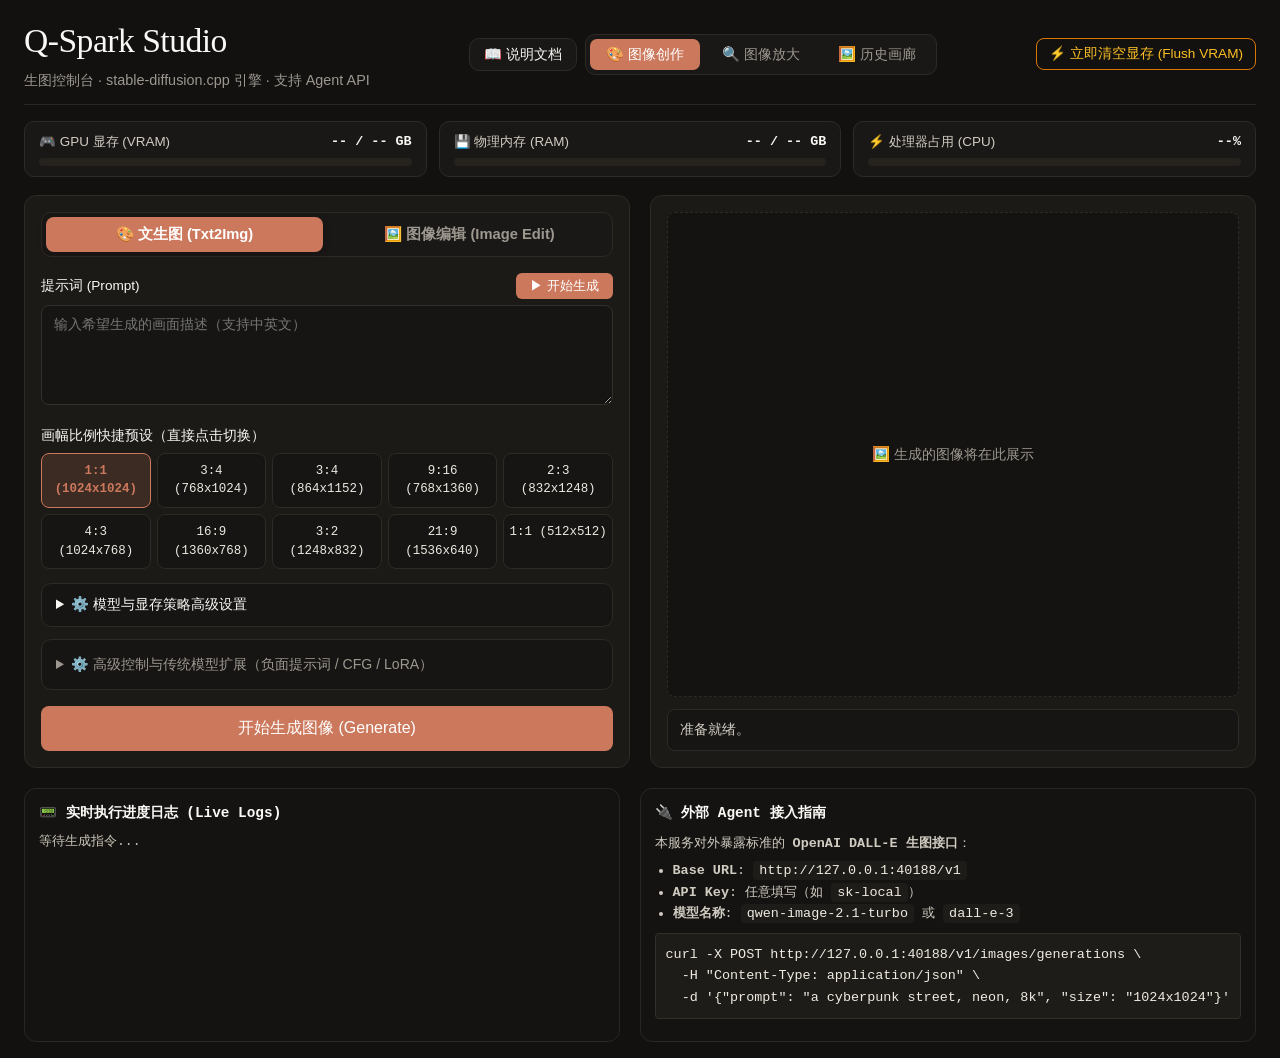
==== commit 53b48268: "feat: v0.2.4 release - C++ GPU upscale engine, tile progress tracking, gallery upscale workflow, and" ====
--- a/static/index.html
+++ b/static/index.html
@@ -17,11 +17,12 @@
         </div>
         <div style="display: flex; align-items: center; gap: 8px;">
             <button class="nav-tab" id="open-doc-btn" style="background: var(--bg-subcard); border: 1px solid var(--border-color); padding: 6px 14px; border-radius: 10px; color: var(--text-title); font-weight: 500; cursor: pointer; display: flex; align-items: center; gap: 6px;" title="查看模型下载说明文档与配置指南">
-                📖 模型下载说明文档
+                📖 说明文档
             </button>
             <div class="header-nav-tabs">
-                <button class="nav-tab active" id="tab-create-btn">🎨 图像创作 (Create)</button>
-                <button class="nav-tab" id="tab-gallery-btn">🖼️ 历史画廊 (Gallery)</button>
+                <button class="nav-tab active" id="tab-create-btn">🎨 图像创作</button>
+                <button class="nav-tab" id="tab-upscale-btn">🔍 图像放大</button>
+                <button class="nav-tab" id="tab-gallery-btn">🖼️ 历史画廊</button>
             </div>
         </div>
         <div class="header-actions">
@@ -286,6 +287,125 @@
     </footer>
     </div> <!-- /#view-create -->
 
+    <!-- 图像超分放大主视图 (独立区域) -->
+    <div id="view-upscale" style="display: none;">
+        <div class="workspace-grid">
+            <!-- 左侧：待放大图片上传与参数 -->
+            <div class="card">
+                <div style="font-size: 1.05rem; font-weight: 600; color: var(--text-title); margin-bottom: 12px; display: flex; align-items: center; justify-content: space-between;">
+                    <span>📥 待放大图片上传</span>
+                    <span style="font-size: 0.8rem; color: var(--text-muted);">C++ 硬件加速超分辨率</span>
+                </div>
+
+                <!-- 拖拽上传区 -->
+                <div id="upscale-dropzone" class="dropzone-box" style="margin-bottom: 14px; min-height: 140px;">
+                    <input type="file" id="upscale-file-input" accept="image/*" style="display: none;">
+                    <div class="dropzone-hint">
+                        <span style="font-size: 2rem;">📥</span>
+                        <div style="font-size: 0.88rem; color: var(--text-primary); margin-top: 6px; font-weight: 500;">点击上传或拖拽图片到此处</div>
+                        <div style="font-size: 0.78rem; color: var(--text-muted); margin-top: 4px;">支持 PNG / JPG / WEBP · 支持直接使用 Ctrl+V 粘贴截图</div>
+                    </div>
+                </div>
+
+                <!-- 已上传底图的预览与信息 -->
+                <div id="upscale-preview-box" class="init-preview-container" style="display: none; margin-bottom: 16px;">
+                    <div class="init-thumb-wrapper">
+                        <img id="upscale-src-img" src="" alt="原图预览">
+                        <div id="upscale-src-size" class="init-size-badge">-- x --</div>
+                    </div>
+                    <div class="init-controls" style="flex: 1;">
+                        <div style="display: flex; justify-content: space-between; align-items: center;">
+                            <span style="font-size: 0.84rem; font-weight: 600; color: var(--text-title);">原图已载入</span>
+                            <button type="button" id="upscale-clear-btn" class="btn-secondary" style="padding: 2px 8px; font-size: 0.76rem; color: #ff6b6b;">✕ 重新选择</button>
+                        </div>
+                        <div id="upscale-src-info" style="font-size: 0.78rem; color: var(--text-muted); margin-top: 4px; line-height: 1.45;">
+                            等待选择放大参数...
+                        </div>
+                    </div>
+                </div>
+
+                <!-- 参数设置 -->
+                <div class="form-group">
+                    <label for="upscale-model-select">超分模型 (ESRGAN 架构)</label>
+                    <select id="upscale-model-select" style="width: 100%;"></select>
+                    <div id="upscale-model-hint" style="font-size: 0.75rem; color: var(--text-muted); margin-top: 4px;">
+                        模型存放于 <code>models/upscale_models/</code>（直接支持 ComfyUI 同名目录）
+                    </div>
+                </div>
+
+                <div class="form-group">
+                    <label>放大倍数</label>
+                    <div style="display: flex; gap: 12px; margin-top: 6px;">
+                        <label style="flex: 1; display: flex; align-items: center; justify-content: center; gap: 6px; background: var(--bg-subcard); border: 1px solid var(--border-color); border-radius: 8px; padding: 10px; cursor: pointer;">
+                            <input type="radio" name="upscale-scale-val" value="2" checked>
+                            <span style="font-weight: 600; font-size: 0.88rem;">2x (2K 高清)</span>
+                        </label>
+                        <label style="flex: 1; display: flex; align-items: center; justify-content: center; gap: 6px; background: var(--bg-subcard); border: 1px solid var(--border-color); border-radius: 8px; padding: 10px; cursor: pointer;">
+                            <input type="radio" name="upscale-scale-val" value="4">
+                            <span style="font-weight: 600; font-size: 0.88rem;">4x (4K 超清)</span>
+                        </label>
+                    </div>
+                </div>
+
+                <div id="upscale-target-info" style="font-size: 0.82rem; color: var(--primary); margin-bottom: 16px; background: rgba(204,120,92,0.1); border: 1px solid rgba(204,120,92,0.25); border-radius: 8px; padding: 8px 12px;">
+                    预计输出尺寸: 等待上传图片
+                </div>
+
+                <button class="btn-coral" id="upscale-btn" style="width: 100%; padding: 10px; font-size: 0.92rem;">
+                    ⚡ 开始高清超分 (Upscale)
+                </button>
+            </div>
+
+            <!-- 右侧：超分结果画布 -->
+            <div class="card" style="display: flex; flex-direction: column;">
+                <div style="font-size: 1.05rem; font-weight: 600; color: var(--text-title); margin-bottom: 12px; display: flex; align-items: center; justify-content: space-between;">
+                    <span>🖼️ 高清超分结果</span>
+                    <span id="upscale-res-badge" class="init-size-badge" style="display: none;">--</span>
+                </div>
+
+                <!-- 占位空态 -->
+                <div id="upscale-empty-state" style="flex: 1; display: flex; flex-direction: column; align-items: center; justify-content: center; min-height: 380px; background: var(--bg-subcard); border: 1px dashed var(--border-color); border-radius: 10px; color: var(--text-muted); text-align: center; padding: 20px;">
+                    <span style="font-size: 2.5rem; margin-bottom: 10px;">🔍</span>
+                    <div style="font-size: 0.92rem; font-weight: 500; color: var(--text-primary);">暂未进行超分处理</div>
+                    <div style="font-size: 0.80rem; margin-top: 6px; max-width: 320px;">在左侧上传或粘贴图片，选择 2x/4x 倍数后点击开始，C++ 引擎将在 1~2 秒内输出超清大图</div>
+                </div>
+
+                <!-- 放大中加载态 -->
+                <div id="upscale-loading-state" style="display: none; flex: 1; flex-direction: column; align-items: center; justify-content: center; min-height: 380px; background: var(--bg-subcard); border-radius: 10px; padding: 24px;">
+                    <div style="width: 36px; height: 36px; border: 3px solid rgba(204,120,92,0.2); border-top-color: var(--primary); border-radius: 50%; animation: spin 0.8s linear infinite;"></div>
+                    <div style="margin-top: 14px; font-weight: 500; font-size: 0.9rem; color: var(--text-primary);" id="upscale-loading-text">正在进行硬件加速超分运算...</div>
+                    <div class="gen-progress-wrapper active" id="upscale-progress-wrapper" style="width: 100%; max-width: 340px; margin-top: 14px;">
+                        <div style="display: flex; justify-content: space-between; margin-bottom: 6px;">
+                            <span id="upscale-progress-desc" style="font-size: 0.82rem; color: var(--text-muted);">准备中...</span>
+                            <span id="upscale-progress-pct" class="metric-val" style="font-size: 0.82rem;">0%</span>
+                        </div>
+                        <div class="gen-progress-bar-bg">
+                            <div class="gen-progress-bar-fill" id="upscale-progress-fill" style="width: 0%;"></div>
+                        </div>
+                    </div>
+                </div>
+
+                <!-- 结果展示 -->
+                <div id="upscale-result-box" style="display: none; flex: 1; flex-direction: column; gap: 12px;">
+                    <div style="flex: 1; display: flex; align-items: center; justify-content: center; background: #0a0a0a; border-radius: 10px; overflow: hidden; min-height: 380px; max-height: 560px;">
+                        <img id="upscale-res-img" src="" alt="超分结果" style="max-width: 100%; max-height: 100%; object-fit: contain; cursor: zoom-in;">
+                    </div>
+                    <div style="display: flex; gap: 10px;">
+                        <a id="upscale-res-download" href="" download class="btn-coral" style="flex: 1; text-align: center; text-decoration: none; padding: 8px 12px; font-size: 0.84rem; display: flex; align-items: center; justify-content: center; gap: 6px;">
+                            💾 下载高清大图
+                        </a>
+                        <button type="button" class="btn-secondary" id="upscale-res-view-btn" style="padding: 8px 14px; font-size: 0.84rem;">
+                            🔍 全屏查看
+                        </button>
+                        <button type="button" class="btn-secondary" id="upscale-res-gallery-btn" style="padding: 8px 14px; font-size: 0.84rem;">
+                            🖼️ 前往画廊
+                        </button>
+                    </div>
+                </div>
+            </div>
+        </div>
+    </div> <!-- /#view-upscale -->
+
     <!-- 历史画廊主视图 -->
     <div id="view-gallery" style="display: none;">
         <div class="card" style="display: flex; justify-content: space-between; align-items: center; margin-bottom: 18px; flex-wrap: wrap; gap: 12px; padding: 14px 20px;">
@@ -296,6 +416,7 @@
                     <option value="web">Web 页面创作</option>
                     <option value="api_dalle">OpenAI DALL-E API</option>
                     <option value="api_chat">Agent 对话流 API</option>
+                    <option value="web_upscale">🔍 图像超分放大</option>
                 </select>
                 <button class="btn-secondary" id="gallery-refresh-btn" style="padding: 6px 14px;">🔄 刷新画廊</button>
             </div>
@@ -363,6 +484,10 @@
                         <strong style="font-size: 0.85rem;">挂载 LoRA：</strong>
                         <div id="modal-loras" style="display: flex; flex-wrap: wrap; gap: 6px; margin-top: 4px;"></div>
                     </div>
+                    <div id="modal-upscale-row" style="display: none; margin-top: 8px;">
+                        <strong style="font-size: 0.85rem;">超分放大：</strong>
+                        <div id="modal-upscale-info" style="font-size: 0.82rem; color: #34d399; font-weight: 500; margin-top: 3px; background: rgba(52,211,153,0.1); border: 1px solid rgba(52,211,153,0.25); border-radius: 6px; padding: 4px 8px;"></div>
+                    </div>
                     <div style="display: flex; flex-direction: column; gap: 8px; margin-top: 14px;">
                         <div style="display: flex; gap: 8px;">
                             <button class="btn-coral" id="modal-reuse-btn" style="flex: 1; white-space: nowrap; padding: 8px 6px; font-size: 0.84rem;">参数重绘</button>
@@ -371,6 +496,23 @@
                         <div style="display: flex; gap: 8px;">
                             <button class="btn-secondary" id="modal-copy-btn" style="flex: 1; white-space: nowrap; padding: 8px 6px; font-size: 0.84rem;">复制提示词</button>
                             <a id="modal-dl-btn" href="" download class="btn-secondary" style="flex: 1; text-decoration: none; display: inline-flex; align-items: center; justify-content: center; white-space: nowrap; padding: 8px 6px; font-size: 0.84rem;">下载</a>
+                        </div>
+                        <div style="display: flex; align-items: center; gap: 8px; margin-top: 4px;">
+                            <span style="font-size: 0.80rem; color: var(--text-muted); white-space: nowrap;">放大模型:</span>
+                            <select id="modal-upscale-model-select" style="flex: 1; padding: 5px 8px; font-size: 0.80rem; background: var(--bg-card); border: 1px solid var(--border-color); border-radius: 6px; color: var(--text-primary);"></select>
+                        </div>
+                        <div style="display: flex; gap: 8px;">
+                            <button class="btn-secondary" id="modal-upscale-2x-btn" style="flex: 1; white-space: nowrap; padding: 8px 6px; font-size: 0.84rem;">🔍 2x 放大</button>
+                            <button class="btn-secondary" id="modal-upscale-4x-btn" style="flex: 1; white-space: nowrap; padding: 8px 6px; font-size: 0.84rem;">🔍 4x 放大</button>
+                        </div>
+                        <div id="modal-upscale-progress-wrap" style="display: none; margin-top: 4px;">
+                            <div style="display: flex; justify-content: space-between; font-size: 0.78rem; margin-bottom: 3px; color: var(--text-muted);">
+                                <span id="modal-upscale-desc">切块超分中...</span>
+                                <span id="modal-upscale-pct" style="color: var(--primary);">0%</span>
+                            </div>
+                            <div class="gen-progress-bar-bg" style="height: 6px;">
+                                <div class="gen-progress-bar-fill" id="modal-upscale-bar" style="width: 0%;"></div>
+                            </div>
                         </div>
                     </div>
                 </div>
@@ -481,6 +623,25 @@
             return newLines.join('\n');
         }
 
+        // 硬件与任务监控轮询
+        let activeUpscaleCallback = null;
+        let upscalePollTimer = null;
+
+        function startUpscaleProgressPolling(cb) {
+            activeUpscaleCallback = cb;
+            if (upscalePollTimer) clearInterval(upscalePollTimer);
+            fetchMetrics();
+            upscalePollTimer = setInterval(fetchMetrics, 300);
+        }
+
+        function stopUpscaleProgressPolling() {
+            if (upscalePollTimer) {
+                clearInterval(upscalePollTimer);
+                upscalePollTimer = null;
+            }
+            activeUpscaleCallback = null;
+        }
+
         // 采集系统硬件指标
         async function fetchMetrics() {
             try {
@@ -508,6 +669,11 @@
                 const cBar = document.getElementById('metric-cpu-bar');
                 cBar.style.width = `${Math.min(100, cpu.pct)}%`;
                 cBar.className = 'metric-progress-bar ' + (cpu.pct >= 88 ? 'bar-danger' : cpu.pct >= 75 ? 'bar-warn' : 'bar-normal');
+
+                // 实时推送超分任务进度
+                if (activeUpscaleCallback && m.active_task) {
+                    activeUpscaleCallback(m.active_task);
+                }
             } catch (e) {}
         }
 
@@ -582,6 +748,7 @@
                 populateSelect('te-select', data.te_choices, data.config.api_te_model);
                 populateSelect('vae-select', data.vae_choices, data.config.api_vae_model);
                 populateSelect('lora-select', data.lora_choices, '');
+                populateSelect('upscale-model-select', data.upscale_choices, '');
 
                 // 显存策略
                 const policy = data.engine_mode || 'on_demand';
@@ -599,6 +766,15 @@
             const sel = document.getElementById(id);
             if (!sel) return;
             sel.innerHTML = '';
+            if (id === 'upscale-model-select' || id === 'modal-upscale-model-select') {
+                if (!choices || choices.length === 0) {
+                    const opt = document.createElement('option');
+                    opt.value = '';
+                    opt.text = '⚠️ (未检测到超分模型，请放入 models/upscale_models)';
+                    sel.appendChild(opt);
+                    return;
+                }
+            }
             if (id === 'lora-select') {
                 const defaultOpt = document.createElement('option');
                 defaultOpt.value = '';
@@ -627,7 +803,21 @@
                 sel.appendChild(opt);
             });
             if (!sel.value && choices.length > 0) sel.value = choices[0];
-        }
+
+            if (id === 'upscale-model-select') {
+                populateSelect('modal-upscale-model-select', choices, sel.value || selectedVal);
+            }
+        }
+
+        // 超分工作区与画廊详情弹窗的模型选择双向实时同步
+        document.getElementById('modal-upscale-model-select')?.addEventListener('change', (e) => {
+            const mainSel = document.getElementById('upscale-model-select');
+            if (mainSel) mainSel.value = e.target.value;
+        });
+        document.getElementById('upscale-model-select')?.addEventListener('change', (e) => {
+            const modalSel = document.getElementById('modal-upscale-model-select');
+            if (modalSel) modalSel.value = e.target.value;
+        });
 
         function updateStepsSuggestion() {
             const diffM = (document.getElementById('diff-select')?.value || '').toLowerCase();
@@ -714,6 +904,7 @@
                 populateSelect('te-select', data.te_choices);
                 populateSelect('vae-select', data.vae_choices);
                 populateSelect('lora-select', data.lora_choices, '');
+                populateSelect('upscale-model-select', data.upscale_choices, '');
                 updateStepsSuggestion();
                 alert(data.message);
             } catch (err) {
@@ -755,6 +946,7 @@
                 populateSelect('te-select', data.te_choices);
                 populateSelect('vae-select', data.vae_choices);
                 populateSelect('lora-select', data.lora_choices, '');
+                populateSelect('upscale-model-select', data.upscale_choices, '');
                 updateStepsSuggestion();
                 alert("✅ 已成功添加并切换至新模型库！\n" + data.message);
             } catch (err) {
@@ -788,6 +980,7 @@
                 populateSelect('te-select', data.te_choices);
                 populateSelect('vae-select', data.vae_choices);
                 populateSelect('lora-select', data.lora_choices, '');
+                populateSelect('upscale-model-select', data.upscale_choices, '');
                 updateStepsSuggestion();
                 alert(data.message);
             } catch (err) {
@@ -1109,26 +1302,26 @@
 
         // Tab 切换逻辑
         const tabCreateBtn = document.getElementById('tab-create-btn');
+        const tabUpscaleBtn = document.getElementById('tab-upscale-btn');
         const tabGalleryBtn = document.getElementById('tab-gallery-btn');
         const viewCreate = document.getElementById('view-create');
+        const viewUpscale = document.getElementById('view-upscale');
         const viewGallery = document.getElementById('view-gallery');
 
         function switchTab(tab) {
-            if (tab === 'gallery') {
-                tabCreateBtn.classList.remove('active');
-                tabGalleryBtn.classList.add('active');
-                viewCreate.style.display = 'none';
-                viewGallery.style.display = 'block';
-                fetchGallery(1);
-            } else {
-                tabGalleryBtn.classList.remove('active');
-                tabCreateBtn.classList.add('active');
-                viewGallery.style.display = 'none';
-                viewCreate.style.display = 'block';
-            }
-        }
-        tabCreateBtn.addEventListener('click', () => switchTab('create'));
-        tabGalleryBtn.addEventListener('click', () => switchTab('gallery'));
+            tabCreateBtn?.classList.toggle('active', tab === 'create');
+            tabUpscaleBtn?.classList.toggle('active', tab === 'upscale');
+            tabGalleryBtn?.classList.toggle('active', tab === 'gallery');
+
+            if (viewCreate) viewCreate.style.display = (tab === 'create') ? 'block' : 'none';
+            if (viewUpscale) viewUpscale.style.display = (tab === 'upscale') ? 'block' : 'none';
+            if (viewGallery) viewGallery.style.display = (tab === 'gallery') ? 'block' : 'none';
+
+            if (tab === 'gallery') fetchGallery(1);
+        }
+        tabCreateBtn?.addEventListener('click', () => switchTab('create'));
+        tabUpscaleBtn?.addEventListener('click', () => switchTab('upscale'));
+        tabGalleryBtn?.addEventListener('click', () => switchTab('gallery'));
 
         // 创作模式切换: 文生图 (txt2img) vs 图像编辑 (edit)
         let currentStudioMode = 'txt2img';
@@ -1273,11 +1466,13 @@
             emptyBox.style.display = 'none';
 
             grid.innerHTML = currentGalleryItems.map((item, idx) => {
-                const sourceLabel = item.source === 'web' ? 'Web 页面' : item.source === 'api_dalle' ? 'DALL-E API' : 'Agent 对话';
-                const sourceClass = item.source === 'web' ? 'source-web' : 'source-api';
+                const isUpscale = Boolean(item.upscale_scale || item.source === 'web_upscale');
+                const sourceLabel = item.mode === 'edit' ? '指令编辑' : item.source === 'web' ? 'Web 页面' : item.source === 'api_dalle' ? 'DALL-E API' : isUpscale ? '超分放大' : 'Agent 对话';
+                const sourceClass = (item.source === 'web' || isUpscale) ? 'source-web' : 'source-api';
                 const costStr = item.duration_seconds ? `${item.duration_seconds}s` : '--';
                 const cfgStr = item.cfg_scale !== undefined ? `CFG ${item.cfg_scale}` : '';
                 const loraBadge = (item.loras && item.loras.length > 0) ? `<span class="gallery-tag" style="color: #c084fc;">🏷️ LoRA x${item.loras.length}</span>` : '';
+                const upscaleBadge = item.upscale_scale ? `<span class="gallery-tag" style="color: #34d399; border-color: rgba(52,211,153,0.35);">🔍 ${item.upscale_scale}x 放大</span>` : '';
                 const safePrompt = escapeHtml(item.prompt || '');
                 const timeStr = item.created_time || '';
                 const ratioStr = formatAspectRatio(item.width, item.height, item.aspect_ratio);
@@ -1294,6 +1489,7 @@
                             <div class="gallery-meta-tags">
                                 <span class="gallery-tag ${sourceClass}">${sourceLabel}</span>
                                 ${modeTag}
+                                ${upscaleBadge}
                                 <span class="gallery-tag">⚡ ${item.steps}步</span>
                                 <span class="gallery-tag">⏳ ${costStr}</span>
                                 <span class="gallery-tag">📐 ${ratioStr}</span>
@@ -1341,6 +1537,11 @@
                 sourceEl.className = 'gallery-tag';
                 sourceEl.style.color = '#60a5fa';
                 sourceEl.style.borderColor = 'rgba(96,165,250,0.4)';
+            } else if (item.source === 'web_upscale' || item.upscale_scale) {
+                sourceEl.innerText = `🔍 超分放大 (${item.upscale_scale || 2}x)`;
+                sourceEl.className = 'gallery-tag';
+                sourceEl.style.color = '#34d399';
+                sourceEl.style.borderColor = 'rgba(52,211,153,0.4)';
             } else if (item.source === 'web') {
                 sourceEl.innerText = '🏷️ Web 页面创作';
                 sourceEl.className = 'gallery-tag source-web';
@@ -1375,6 +1576,20 @@
                 loraRow.style.display = 'none';
             }
 
+            const upscaleRow = document.getElementById('modal-upscale-row');
+            const upscaleInfo = document.getElementById('modal-upscale-info');
+            if (upscaleRow && upscaleInfo) {
+                if (item.upscale_scale) {
+                    upscaleRow.style.display = 'block';
+                    const origDim = (item.orig_width && item.orig_height) ? ` (原图: ${item.orig_width}×${item.orig_height})` : '';
+                    upscaleInfo.innerText = `${item.upscale_model || '超分模型'} · ${item.upscale_scale}x 放大${origDim}`;
+                } else {
+                    upscaleRow.style.display = 'none';
+                }
+            }
+            const modalProgressWrap = document.getElementById('modal-upscale-progress-wrap');
+            if (modalProgressWrap) modalProgressWrap.style.display = 'none';
+
             document.getElementById('modal-dl-btn').href = item.image_url;
             document.getElementById('modal-dl-btn').setAttribute('download', item.filename);
 
@@ -1390,10 +1605,17 @@
             const fs = document.getElementById('fullscreen-viewer');
             const fsImg = document.getElementById('fs-viewer-img');
             const fsTitle = document.getElementById('fs-viewer-title');
+            const fsViewport = document.getElementById('fs-viewport');
             const ratioStr = formatAspectRatio(item.width, item.height, item.aspect_ratio);
             fsTitle.innerText = `原图档案：${item.width} × ${item.height} (${ratioStr}) - ${item.filename}`;
             fsImg.src = item.image_url;
             fsImg.className = 'fit-screen';
+            if (fsViewport) {
+                fsViewport.scrollLeft = 0;
+                fsViewport.scrollTop = 0;
+            }
+            const toggleBtn = document.getElementById('fs-zoom-toggle-btn');
+            if (toggleBtn) toggleBtn.innerText = '🔍 切换 1:1 / 适应屏幕';
             fs.classList.add('active');
         }
 
@@ -1404,22 +1626,73 @@
 
         function toggleFullscreenZoom() {
             const fsImg = document.getElementById('fs-viewer-img');
+            const toggleBtn = document.getElementById('fs-zoom-toggle-btn');
             if (!fsImg) return;
             if (fsImg.classList.contains('fit-screen')) {
                 fsImg.className = 'actual-size';
+                if (toggleBtn) toggleBtn.innerText = '🔍 适应屏幕 (当前 1:1)';
             } else {
                 fsImg.className = 'fit-screen';
-            }
-        }
+                if (toggleBtn) toggleBtn.innerText = '🔍 切换 1:1 (当前适应)';
+                const fsViewport = document.getElementById('fs-viewport');
+                if (fsViewport) {
+                    fsViewport.scrollLeft = 0;
+                    fsViewport.scrollTop = 0;
+                }
+            }
+        }
+
+        // 大图模式下鼠标抓手拖拽平移 (Drag-to-Pan)
+        let isFsPanning = false;
+        let fsPanStartX = 0;
+        let fsPanStartY = 0;
+        let fsPanStartScrollLeft = 0;
+        let fsPanStartScrollTop = 0;
+        let fsHasMoved = false;
+
+        const fsViewport = document.getElementById('fs-viewport');
+        const fsImgEl = document.getElementById('fs-viewer-img');
+
+        fsViewport?.addEventListener('mousedown', (e) => {
+            if (e.button !== 0) return;
+            if (!fsImgEl.classList.contains('actual-size')) return;
+            isFsPanning = true;
+            fsHasMoved = false;
+            fsPanStartX = e.clientX;
+            fsPanStartY = e.clientY;
+            fsPanStartScrollLeft = fsViewport.scrollLeft;
+            fsPanStartScrollTop = fsViewport.scrollTop;
+            fsViewport.classList.add('is-dragging');
+        });
+
+        window.addEventListener('mousemove', (e) => {
+            if (!isFsPanning) return;
+            const dx = e.clientX - fsPanStartX;
+            const dy = e.clientY - fsPanStartY;
+            if (Math.abs(dx) > 4 || Math.abs(dy) > 4) {
+                fsHasMoved = true;
+            }
+            fsViewport.scrollLeft = fsPanStartScrollLeft - dx;
+            fsViewport.scrollTop = fsPanStartScrollTop - dy;
+        });
+
+        window.addEventListener('mouseup', () => {
+            if (isFsPanning) {
+                isFsPanning = false;
+                fsViewport?.classList.remove('is-dragging');
+            }
+        });
 
         document.getElementById('fs-close-btn').addEventListener('click', closeFullscreenViewer);
         document.getElementById('fs-zoom-toggle-btn').addEventListener('click', toggleFullscreenZoom);
         document.getElementById('fs-viewer-img').addEventListener('click', (e) => {
             e.stopPropagation();
+            if (fsHasMoved) return;
             toggleFullscreenZoom();
         });
         document.getElementById('fs-viewport').addEventListener('click', (e) => {
             if (e.target.id === 'fs-viewport') {
+                if (fsHasMoved) return;
                 closeFullscreenViewer();
             }
         });
@@ -1744,10 +2017,15 @@
                 for (let item of e.clipboardData.items) {
                     if (item.type.indexOf('image') !== -1) {
                         const blob = item.getAsFile();
-                        handleMultipleFiles([blob]);
-                        switchStudioMode('edit');
-                        switchTab('create');
-                        showAlert("已自动将剪贴板中的截图载入为参考图！", "垫图成功");
+                        if (viewUpscale && viewUpscale.style.display !== 'none') {
+                            processImageFile(blob, (dataUrl) => setUpscaleSource(dataUrl));
+                            showAlert("已自动将剪贴板中的截图载入为待放大图片！", "载入成功");
+                        } else {
+                            handleMultipleFiles([blob]);
+                            switchStudioMode('edit');
+                            switchTab('create');
+                            showAlert("已自动将剪贴板中的截图载入为参考图！", "垫图成功");
+                        }
                         break;
                     }
                 }
@@ -1804,6 +2082,294 @@
             fetchGallery(galleryPage + 1);
         });
 
+        // ==========================================
+        // 图像放大 (Upscale) 独立工作区交互
+        // ==========================================
+        let currentUpscaleSrc = null;
+        let upscaleSrcNaturalW = 0;
+        let upscaleSrcNaturalH = 0;
+
+        function updateUpscaleTargetInfo() {
+            const infoEl = document.getElementById('upscale-target-info');
+            if (!infoEl) return;
+            const scale = parseInt(document.querySelector('input[name="upscale-scale-val"]:checked')?.value || '2');
+            if (!upscaleSrcNaturalW || !upscaleSrcNaturalH) {
+                infoEl.innerText = `预计输出尺寸: 等待上传图片 (${scale}x)`;
+                return;
+            }
+            const tw = upscaleSrcNaturalW * scale;
+            const th = upscaleSrcNaturalH * scale;
+            infoEl.innerText = `预计输出尺寸: ${upscaleSrcNaturalW}x${upscaleSrcNaturalH} ➔ ${tw}x${th} (${scale}x 高清超分辨率)`;
+        }
+
+        function setUpscaleSource(src, natW = 0, natH = 0) {
+            currentUpscaleSrc = src;
+            const imgEl = document.getElementById('upscale-src-img');
+            const dropzone = document.getElementById('upscale-dropzone');
+            const previewBox = document.getElementById('upscale-preview-box');
+            const sizeBadge = document.getElementById('upscale-src-size');
+            const infoText = document.getElementById('upscale-src-info');
+
+            if (!src) {
+                clearUpscaleSource();
+                return;
+            }
+
+            imgEl.src = src;
+            if (dropzone) dropzone.style.display = 'none';
+            if (previewBox) previewBox.style.display = 'flex';
+
+            const onLoaded = (w, h) => {
+                upscaleSrcNaturalW = w;
+                upscaleSrcNaturalH = h;
+                if (sizeBadge) sizeBadge.innerText = `${w} x ${h}`;
+                if (infoText) infoText.innerText = `原图尺寸: ${w}x${h} · 像素总量 ${(w * h / 1000000).toFixed(2)} MP`;
+                updateUpscaleTargetInfo();
+            };
+
+            if (natW && natH) {
+                onLoaded(natW, natH);
+            } else {
+                imgEl.onload = () => onLoaded(imgEl.naturalWidth, imgEl.naturalHeight);
+            }
+        }
+
+        function clearUpscaleSource() {
+            currentUpscaleSrc = null;
+            upscaleSrcNaturalW = 0;
+            upscaleSrcNaturalH = 0;
+            const imgEl = document.getElementById('upscale-src-img');
+            if (imgEl) imgEl.src = '';
+            const dropzone = document.getElementById('upscale-dropzone');
+            if (dropzone) dropzone.style.display = 'block';
+            const previewBox = document.getElementById('upscale-preview-box');
+            if (previewBox) previewBox.style.display = 'none';
+            const fileInput = document.getElementById('upscale-file-input');
+            if (fileInput) fileInput.value = '';
+            updateUpscaleTargetInfo();
+        }
+
+        document.querySelectorAll('input[name="upscale-scale-val"]').forEach(radio => {
+            radio.addEventListener('change', updateUpscaleTargetInfo);
+        });
+
+        const upscaleDropzone = document.getElementById('upscale-dropzone');
+        const upscaleFileInput = document.getElementById('upscale-file-input');
+
+        upscaleDropzone?.addEventListener('click', () => upscaleFileInput?.click());
+        upscaleFileInput?.addEventListener('change', (e) => {
+            if (e.target.files && e.target.files[0]) {
+                processImageFile(e.target.files[0], (dataUrl) => setUpscaleSource(dataUrl));
+            }
+        });
+
+        upscaleDropzone?.addEventListener('dragover', (e) => {
+            e.preventDefault();
+            upscaleDropzone.classList.add('dragover');
+        });
+        upscaleDropzone?.addEventListener('dragleave', () => upscaleDropzone?.classList.remove('dragover'));
+        upscaleDropzone?.addEventListener('drop', (e) => {
+            e.preventDefault();
+            upscaleDropzone.classList.remove('dragover');
+            if (e.dataTransfer.files && e.dataTransfer.files[0]) {
+                processImageFile(e.dataTransfer.files[0], (dataUrl) => setUpscaleSource(dataUrl));
+            }
+        });
+
+        document.getElementById('upscale-clear-btn')?.addEventListener('click', clearUpscaleSource);
+
+        document.getElementById('upscale-btn')?.addEventListener('click', async () => {
+            if (!currentUpscaleSrc) {
+                showAlert("请先上传或粘贴需要放大的图片", "缺少原图");
+                return;
+            }
+            const modelSelect = document.getElementById('upscale-model-select');
+            const model = modelSelect?.value;
+            if (!model) {
+                showAlert("未检测到可用的超分辨率模型，请将 4x-UltraSharp.pth 放入 models/upscale_models/ 目录中", "缺少模型");
+                return;
+            }
+            const scale = parseInt(document.querySelector('input[name="upscale-scale-val"]:checked')?.value || '2');
+
+            const btn = document.getElementById('upscale-btn');
+            const emptyState = document.getElementById('upscale-empty-state');
+            const loadingState = document.getElementById('upscale-loading-state');
+            const resultBox = document.getElementById('upscale-result-box');
+            const descEl = document.getElementById('upscale-progress-desc');
+            const pctEl = document.getElementById('upscale-progress-pct');
+            const fillEl = document.getElementById('upscale-progress-fill');
+            const textEl = document.getElementById('upscale-loading-text');
+
+            btn.disabled = true;
+            btn.innerText = "⏳ 正在硬件加速超分运算中...";
+            if (emptyState) emptyState.style.display = 'none';
+            if (resultBox) resultBox.style.display = 'none';
+            if (loadingState) loadingState.style.display = 'flex';
+            if (descEl) descEl.innerText = "准备超分模型权重...";
+            if (pctEl) pctEl.innerText = "0%";
+            if (fillEl) fillEl.style.width = "0%";
+            if (textEl) textEl.innerText = "正在进行硬件加速超分运算...";
+
+            startUpscaleProgressPolling((task) => {
+                if (task) {
+                    const pctVal = Math.round((task.pct || 0) * 100);
+                    if (descEl) descEl.innerText = task.desc || '分块超分计算中...';
+                    if (pctEl) pctEl.innerText = `${pctVal}%`;
+                    if (fillEl) fillEl.style.width = `${pctVal}%`;
+                    if (textEl && task.desc) textEl.innerText = task.desc;
+                    btn.innerText = `⏳ 超分中 (${pctVal}%)`;
+                }
+            });
+
+            try {
+                const resp = await fetch('/api/upscale', {
+                    method: 'POST',
+                    headers: { 'Content-Type': 'application/json' },
+                    body: JSON.stringify({
+                        image: currentUpscaleSrc,
+                        upscale_model: model,
+                        scale: scale,
+                    })
+                });
+                const res = await resp.json();
+                if (!resp.ok || !res.success) {
+                    throw new Error(res.detail || "超分任务失败");
+                }
+
+                if (loadingState) loadingState.style.display = 'none';
+                if (resultBox) resultBox.style.display = 'flex';
+
+                const resImg = document.getElementById('upscale-res-img');
+                if (resImg) resImg.src = res.image_url;
+                const dlBtn = document.getElementById('upscale-res-download');
+                if (dlBtn) {
+                    dlBtn.href = res.image_url;
+                    dlBtn.download = res.filename;
+                }
+
+                const badge = document.getElementById('upscale-res-badge');
+                if (badge) {
+                    badge.style.display = 'inline-block';
+                    badge.innerText = `${res.width}x${res.height} · 耗时 ${res.duration}s (${res.scale}x)`;
+                }
+            } catch (err) {
+                if (loadingState) loadingState.style.display = 'none';
+                if (emptyState) emptyState.style.display = 'flex';
+                showAlert(err.message, "放大失败");
+            } finally {
+                stopUpscaleProgressPolling();
+                btn.disabled = false;
+                btn.innerText = "⚡ 开始高清超分 (Upscale)";
+            }
+        });
+
+        document.getElementById('upscale-res-view-btn')?.addEventListener('click', () => {
+            const src = document.getElementById('upscale-res-img')?.src;
+            if (src) {
+                openFullscreenViewer({ image_url: src, width: upscaleSrcNaturalW * 2, height: upscaleSrcNaturalH * 2, filename: 'upscale_preview.png' });
+            }
+        });
+        document.getElementById('upscale-res-gallery-btn')?.addEventListener('click', () => {
+            switchTab('gallery');
+        });
+
+        // 画廊详情弹窗内 2x / 4x 快捷放大
+        async function runModalUpscale(scale) {
+            if (!activeDetailItem || !activeDetailItem.filename) return;
+            const modelSelect = document.getElementById('modal-upscale-model-select') || document.getElementById('upscale-model-select');
+            const model = modelSelect?.value;
+            if (!model) {
+                showAlert("未检测到可用的超分辨率模型，请将 4x-UltraSharp.pth 放入 models/upscale_models/ 目录中", "缺少模型");
+                return;
+            }
+            const btn = document.getElementById(`modal-upscale-${scale}x-btn`);
+            const otherBtn = document.getElementById(`modal-upscale-${scale === 2 ? 4 : 2}x-btn`);
+            const origText = btn ? btn.innerText : '';
+            if (btn) {
+                btn.disabled = true;
+                btn.innerText = `⏳ ${scale}x 放大中...`;
+            }
+            if (otherBtn) otherBtn.disabled = true;
+
+            const progressWrap = document.getElementById('modal-upscale-progress-wrap');
+            const progressDesc = document.getElementById('modal-upscale-desc');
+            const progressPct = document.getElementById('modal-upscale-pct');
+            const progressBar = document.getElementById('modal-upscale-bar');
+
+            if (progressWrap) progressWrap.style.display = 'block';
+            if (progressDesc) progressDesc.innerText = '正在载入超分模型...';
+            if (progressPct) progressPct.innerText = '0%';
+            if (progressBar) progressBar.style.width = '0%';
+
+            startUpscaleProgressPolling((task) => {
+                if (task) {
+                    const pctVal = Math.round((task.pct || 0) * 100);
+                    if (progressDesc) progressDesc.innerText = task.desc || '分块超分计算中...';
+                    if (progressPct) progressPct.innerText = `${pctVal}%`;
+                    if (progressBar) progressBar.style.width = `${pctVal}%`;
+                    if (btn) btn.innerText = `⏳ ${pctVal}% (${scale}x)`;
+                }
+            });
+
+            try {
+                const resp = await fetch('/api/upscale', {
+                    method: 'POST',
+                    headers: { 'Content-Type': 'application/json' },
+                    body: JSON.stringify({
+                        image: activeDetailItem.filename,
+                        upscale_model: model,
+                        scale: scale,
+                    })
+                });
+                const res = await resp.json();
+                if (!resp.ok || !res.success) {
+                    throw new Error(res.detail || "放大失败");
+                }
+                showAlert(`已成功将图片超分放大至 ${res.width}x${res.height} (${scale}x)，已保存至画廊！`, "放大成功");
+                document.getElementById('modal-img').src = res.image_url;
+                document.getElementById('modal-dl-btn').href = res.image_url;
+                document.getElementById('modal-dl-btn').setAttribute('download', res.filename);
+                const ratioStr = formatAspectRatio(res.width, res.height);
+                const sizeEl = document.getElementById('modal-meta-size');
+                if (sizeEl) sizeEl.innerText = `📐 ${res.width} × ${res.height} (${ratioStr})`;
+
+                // 呈现超分专属元数据行
+                const upscaleRow = document.getElementById('modal-upscale-row');
+                const upscaleInfo = document.getElementById('modal-upscale-info');
+                if (upscaleRow && upscaleInfo) {
+                    upscaleRow.style.display = 'block';
+                    const origDim = (res.orig_width && res.orig_height) ? ` (原图: ${res.orig_width}×${res.orig_height})` : '';
+                    upscaleInfo.innerText = `${model} · ${scale}x 放大${origDim}`;
+                }
+
+                // 更新 activeDetailItem 并刷新画廊
+                if (res.metadata) {
+                    activeDetailItem = res.metadata;
+                } else {
+                    activeDetailItem.width = res.width;
+                    activeDetailItem.height = res.height;
+                    activeDetailItem.image_url = res.image_url;
+                    activeDetailItem.filename = res.filename;
+                    activeDetailItem.upscale_model = model;
+                    activeDetailItem.upscale_scale = scale;
+                }
+                fetchGallery(1);
+            } catch (err) {
+                showAlert(err.message, "放大失败");
+            } finally {
+                stopUpscaleProgressPolling();
+                if (progressWrap) progressWrap.style.display = 'none';
+                if (btn) {
+                    btn.disabled = false;
+                    btn.innerText = origText;
+                }
+                if (otherBtn) otherBtn.disabled = false;
+            }
+        }
+
+        document.getElementById('modal-upscale-2x-btn')?.addEventListener('click', () => runModalUpscale(2));
+        document.getElementById('modal-upscale-4x-btn')?.addEventListener('click', () => runModalUpscale(4));
+
         // 页面初始化
         document.addEventListener('DOMContentLoaded', () => {
             loadConfig();
--- a/static/theme.css
+++ b/static/theme.css
@@ -960,23 +960,23 @@
 .fullscreen-viewer-viewport {
     flex: 1;
     display: flex;
-    align-items: center;
-    justify-content: center;
     overflow: auto;
     position: relative;
-    padding: 24px;
+    padding: 20px;
     user-select: none;
+    box-sizing: border-box;
 }
 
 #fs-viewer-img {
+    margin: auto;
     display: block;
     box-shadow: 0 12px 48px rgba(0, 0, 0, 0.7);
     transition: max-width 0.2s ease, max-height 0.2s ease;
 }
 
 #fs-viewer-img.fit-screen {
-    max-width: 92vw;
-    max-height: 84vh;
+    max-width: 100%;
+    max-height: 100%;
     width: auto;
     height: auto;
     object-fit: contain;
@@ -986,7 +986,13 @@
 #fs-viewer-img.actual-size {
     max-width: none;
     max-height: none;
-    cursor: zoom-out;
+    cursor: grab;
+}
+
+#fs-viewer-img.actual-size:active,
+.fullscreen-viewer-viewport.is-dragging,
+.fullscreen-viewer-viewport.is-dragging #fs-viewer-img {
+    cursor: grabbing !important;
 }
 
 /* ==============================================================================
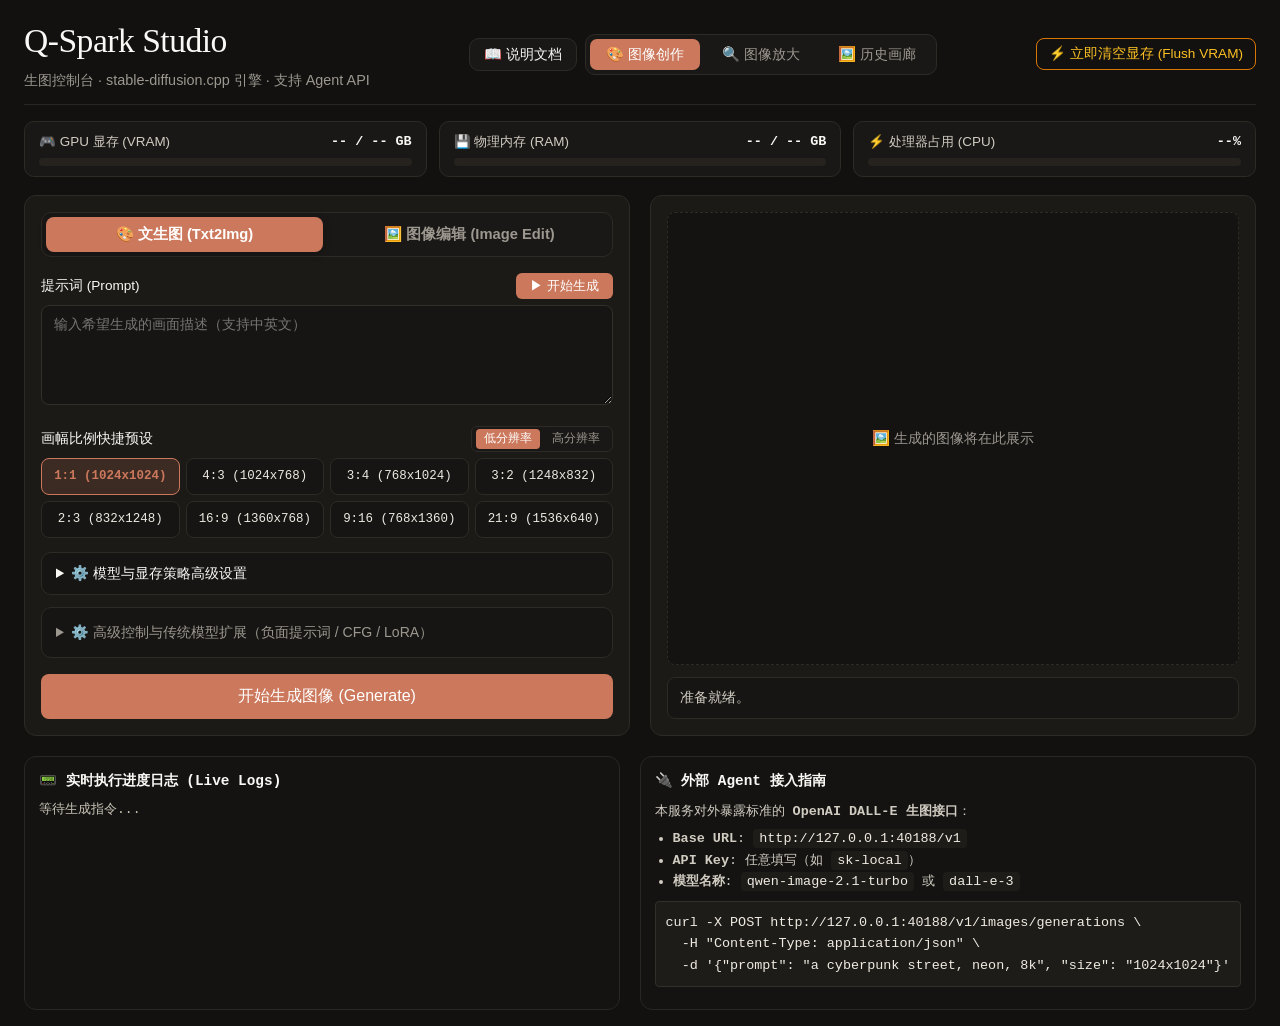
==== commit 194811c9: "feat(release): v0.2.6 - Agent streaming telemetry, workspace isolation, dual resolution presets & st" ====
--- a/static/index.html
+++ b/static/index.html
@@ -127,19 +127,14 @@
             </div>
 
             <div class="form-group">
-                <label>画幅比例快捷预设（直接点击切换）</label>
-                <div class="preset-radio-grid" id="preset-container">
-                    <div class="preset-pill active" data-w="1024" data-h="1024">1:1 (1024x1024)</div>
-                    <div class="preset-pill" data-w="768" data-h="1024">3:4 (768x1024)</div>
-                    <div class="preset-pill" data-w="864" data-h="1152">3:4 (864x1152)</div>
-                    <div class="preset-pill" data-w="768" data-h="1360">9:16 (768x1360)</div>
-                    <div class="preset-pill" data-w="832" data-h="1248">2:3 (832x1248)</div>
-                    <div class="preset-pill" data-w="1024" data-h="768">4:3 (1024x768)</div>
-                    <div class="preset-pill" data-w="1360" data-h="768">16:9 (1360x768)</div>
-                    <div class="preset-pill" data-w="1248" data-h="832">3:2 (1248x832)</div>
-                    <div class="preset-pill" data-w="1536" data-h="640">21:9 (1536x640)</div>
-                    <div class="preset-pill" data-w="512" data-h="512">1:1 (512x512)</div>
-                </div>
+                <div style="display: flex; justify-content: space-between; align-items: center; margin-bottom: 6px;">
+                    <label style="margin-bottom: 0;">画幅比例快捷预设</label>
+                    <div class="res-toggle-group">
+                        <button type="button" class="res-toggle-btn active" data-res="low">低分辨率</button>
+                        <button type="button" class="res-toggle-btn" data-res="high">高分辨率</button>
+                    </div>
+                </div>
+                <div class="preset-radio-grid" id="preset-container"></div>
             </div>
 
             <!-- 高级设置手风琴 -->
@@ -844,15 +839,70 @@
 
         document.getElementById('diff-select').addEventListener('change', updateStepsSuggestion);
 
-        // 药丸预设切换
-        document.querySelectorAll('.preset-pill').forEach(pill => {
-            pill.addEventListener('click', () => {
-                document.querySelectorAll('.preset-pill').forEach(p => p.classList.remove('active'));
-                pill.classList.add('active');
-                currentW = parseInt(pill.dataset.w);
-                currentH = parseInt(pill.dataset.h);
+        // 画幅比例预设管理 (低分辨率 / 高分辨率)
+        const PRESET_GROUPS = {
+            low: [
+                { ratio: "1:1", w: 1024, h: 1024 },
+                { ratio: "4:3", w: 1024, h: 768 },
+                { ratio: "3:4", w: 768, h: 1024 },
+                { ratio: "3:2", w: 1248, h: 832 },
+                { ratio: "2:3", w: 832, h: 1248 },
+                { ratio: "16:9", w: 1360, h: 768 },
+                { ratio: "9:16", w: 768, h: 1360 },
+                { ratio: "21:9", w: 1536, h: 640 }
+            ],
+            high: [
+                { ratio: "1:1", w: 2048, h: 2048 },
+                { ratio: "4:3", w: 2400, h: 1792 },
+                { ratio: "3:4", w: 1792, h: 2400 },
+                { ratio: "3:2", w: 2528, h: 1696 },
+                { ratio: "2:3", w: 1696, h: 2528 },
+                { ratio: "16:9", w: 2752, h: 1536 },
+                { ratio: "9:16", w: 1536, h: 2752 }
+            ]
+        };
+        let currentResMode = 'low';
+        let currentRatio = '1:1';
+
+        function renderPresets(mode = currentResMode, preferredRatio = currentRatio) {
+            currentResMode = mode;
+            document.querySelectorAll('.res-toggle-btn').forEach(btn => {
+                btn.classList.toggle('active', btn.dataset.res === mode);
             });
-        });
+            const list = PRESET_GROUPS[mode] || PRESET_GROUPS.low;
+            const target = list.find(item => item.ratio === preferredRatio) || list[0];
+            currentRatio = target.ratio;
+            currentW = target.w;
+            currentH = target.h;
+
+            const container = document.getElementById('preset-container');
+            if (!container) return;
+            container.innerHTML = list.map(item => `
+                <div class="preset-pill ${item.ratio === currentRatio ? 'active' : ''}" data-w="${item.w}" data-h="${item.h}" data-ratio="${item.ratio}">
+                    ${item.ratio} (${item.w}x${item.h})
+                </div>
+            `).join('');
+
+            container.querySelectorAll('.preset-pill').forEach(pill => {
+                pill.addEventListener('click', () => {
+                    container.querySelectorAll('.preset-pill').forEach(p => p.classList.remove('active'));
+                    pill.classList.add('active');
+                    currentRatio = pill.dataset.ratio;
+                    currentW = parseInt(pill.dataset.w);
+                    currentH = parseInt(pill.dataset.h);
+                });
+            });
+        }
+
+        document.querySelectorAll('.res-toggle-btn').forEach(btn => {
+            btn.addEventListener('click', () => {
+                if (btn.dataset.res !== currentResMode) {
+                    renderPresets(btn.dataset.res, currentRatio);
+                }
+            });
+        });
+
+        renderPresets('low', '1:1');
 
         // 模型下载说明文档弹窗
         async function openDocModal() {
@@ -1064,7 +1114,7 @@
                 }
                 logLines.push(l);
             }
-            if (logLines.length > 30) logLines = logLines.slice(-30);
+            if (logLines.length > 120) logLines = logLines.slice(-120);
             const box = document.getElementById('terminal-logs');
             box.innerText = logLines.join('\n') + '\n';
             box.scrollTop = box.scrollHeight;
@@ -1112,6 +1162,7 @@
             }
             pWrapper.classList.add('active');
             pFill.style.width = '5%';
+            pFill.style.backgroundColor = '';
             pPct.innerText = '5%';
             pDesc.innerText = '正在启动任务...';
             infoBox.innerText = '正在启动生成任务...';
@@ -1194,11 +1245,17 @@
                         const dataStr = line.replace(/^data:\s*/, '');
                         if (dataStr === '[DONE]') continue;
 
+                        let data;
                         try {
-                            const data = JSON.parse(dataStr);
-                            if (data.error) {
-                                throw new Error(data.error);
-                            }
+                            data = JSON.parse(dataStr);
+                        } catch (pe) {
+                            console.error("JSON 解析错误:", pe, dataStr);
+                            continue;
+                        }
+
+                        if (data.error) {
+                            throw new Error(data.error);
+                        }
 
                             if (data.pct !== undefined) {
                                 const pctVal = Math.round(data.pct * 100);
@@ -1222,17 +1279,16 @@
                                 infoBox.innerHTML = `✨ <strong>生成成功</strong>！耗时: <code>${data.cost}s</code> | 分辨率: <code>${currentW}x${currentH}</code> | 模型: <code>${data.diff_model || ''}</code>`;
                                 appendLogs(`>>> 任务完成，总耗时 ${data.cost}s\n`);
                             }
-                        } catch (pe) {
-                            console.error("JSON 解析错误:", pe, dataStr);
-                        }
                     }
                 }
             } catch (err) {
                 if (err.name === 'AbortError') {
                     infoBox.innerHTML = `⏹️ <strong>任务已手动终止</strong>`;
                 } else {
-                    infoBox.innerHTML = `❌ <strong>生成失败</strong>: ${err.message}`;
-                    appendLogs(`\n[ERROR] ${err.message}\n`);
+                    const firstLine = (err.message || '').split('\n')[0];
+                    infoBox.innerHTML = `❌ <strong>生成失败</strong>: ${escapeHtml(firstLine)}`;
+                    pDesc.innerText = "生成失败";
+                    pFill.style.backgroundColor = '#ef4444';
                 }
             } finally {
                 if (stopBtn) stopBtn.style.display = 'none';
@@ -1760,13 +1816,15 @@
             if (item.width && item.height) {
                 currentW = item.width;
                 currentH = item.height;
-                document.querySelectorAll('.preset-pill').forEach(pill => {
-                    if (parseInt(pill.dataset.w) === currentW && parseInt(pill.dataset.h) === currentH) {
-                        pill.classList.add('active');
-                    } else {
-                        pill.classList.remove('active');
-                    }
-                });
+                const inHigh = PRESET_GROUPS.high.find(p => p.w === currentW && p.h === currentH);
+                const inLow = PRESET_GROUPS.low.find(p => p.w === currentW && p.h === currentH);
+                if (inHigh) {
+                    renderPresets('high', inHigh.ratio);
+                } else if (inLow) {
+                    renderPresets('low', inLow.ratio);
+                } else {
+                    document.querySelectorAll('.preset-pill').forEach(pill => pill.classList.remove('active'));
+                }
             }
 
             if (item.steps) document.getElementById('steps-input').value = item.steps;
--- a/static/theme.css
+++ b/static/theme.css
@@ -188,10 +188,38 @@
     min-height: 100px;
 }
 
-/* 比例药丸按钮网格 (5列) */
+/* 分辨率档位切换: 低分辨率 vs 高分辨率 */
+.res-toggle-group {
+    display: inline-flex;
+    gap: 4px;
+    background: var(--bg-subcard);
+    border: 1px solid var(--border-color);
+    padding: 2px 4px;
+    border-radius: 6px;
+}
+.res-toggle-btn {
+    background: transparent;
+    border: none;
+    color: var(--text-muted);
+    font-size: 0.74rem;
+    font-weight: 500;
+    padding: 2px 8px;
+    border-radius: 4px;
+    cursor: pointer;
+    transition: all 0.2s ease;
+}
+.res-toggle-btn:hover {
+    color: var(--text-primary);
+}
+.res-toggle-btn.active {
+    background: var(--primary);
+    color: #ffffff;
+}
+
+/* 比例药丸按钮网格 (4列) */
 .preset-radio-grid {
     display: grid;
-    grid-template-columns: repeat(5, 1fr);
+    grid-template-columns: repeat(4, 1fr);
     gap: 6px;
     margin-bottom: 12px;
 }
